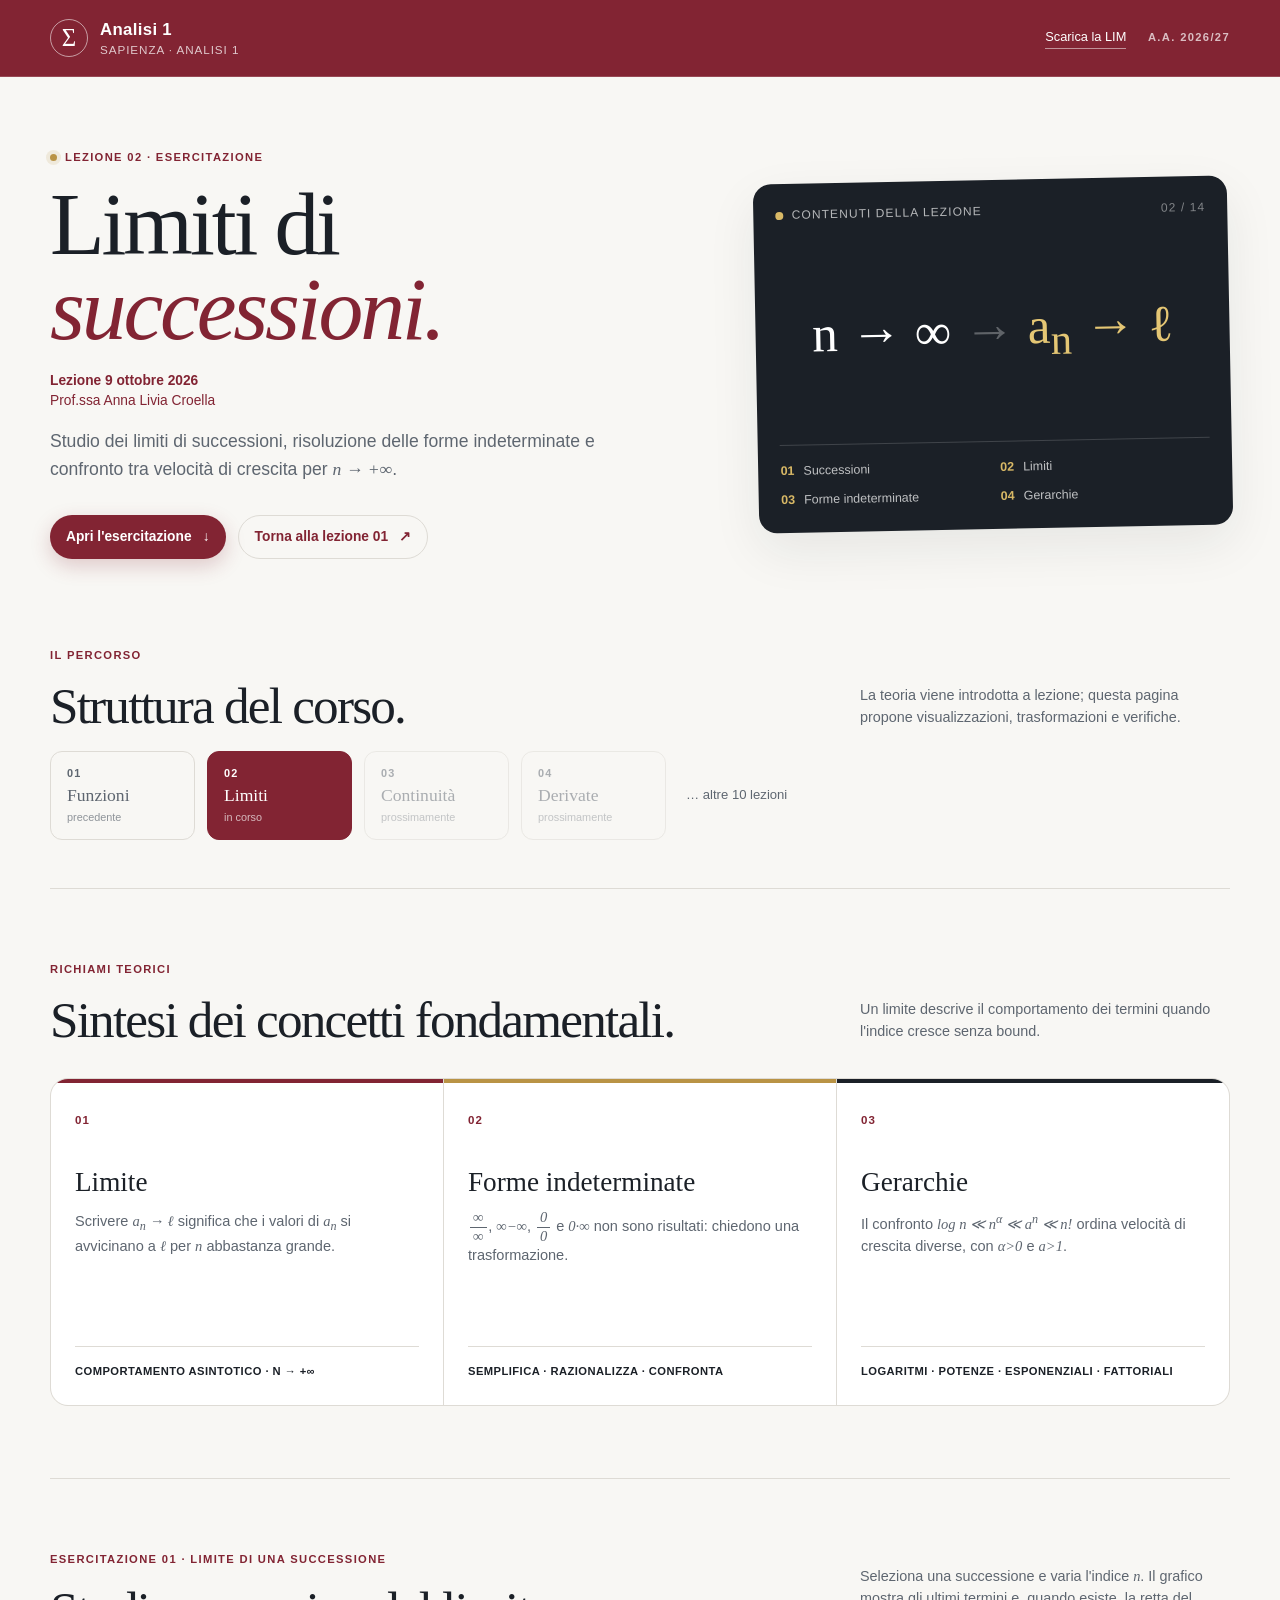
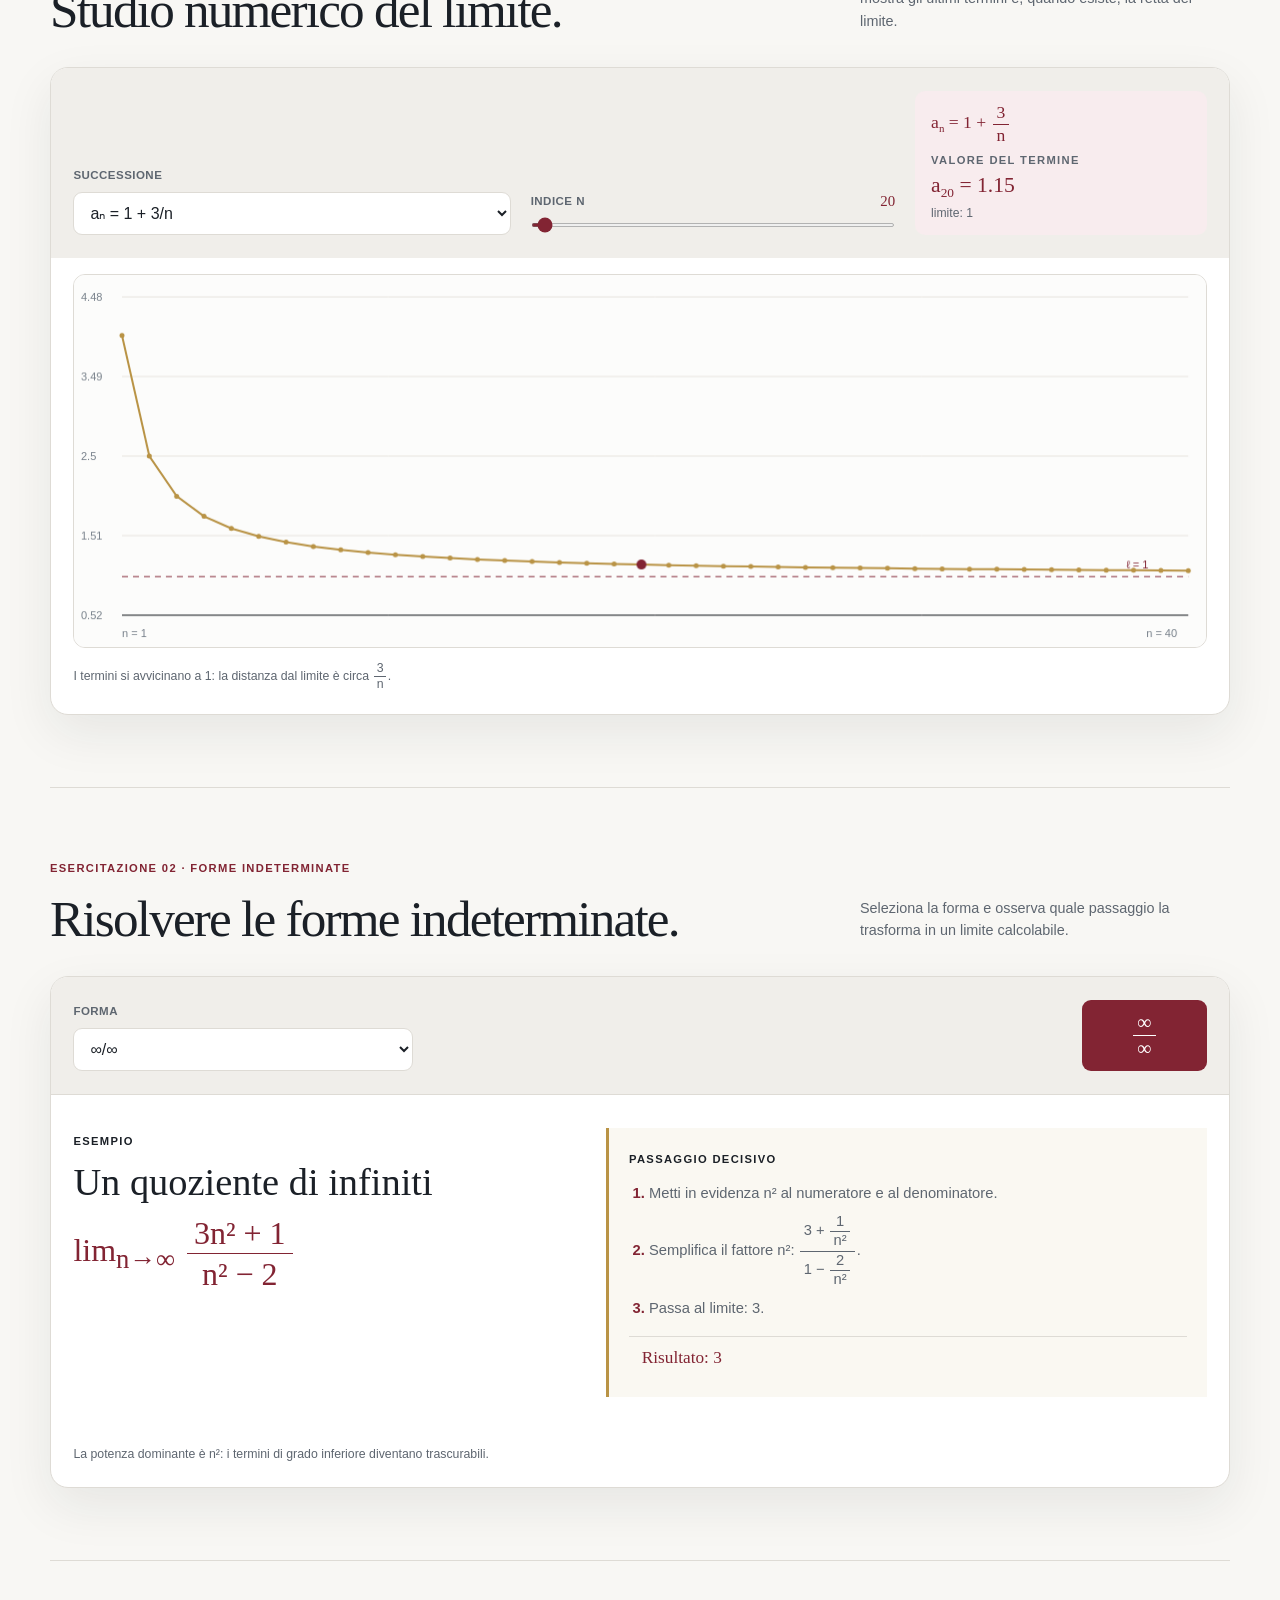
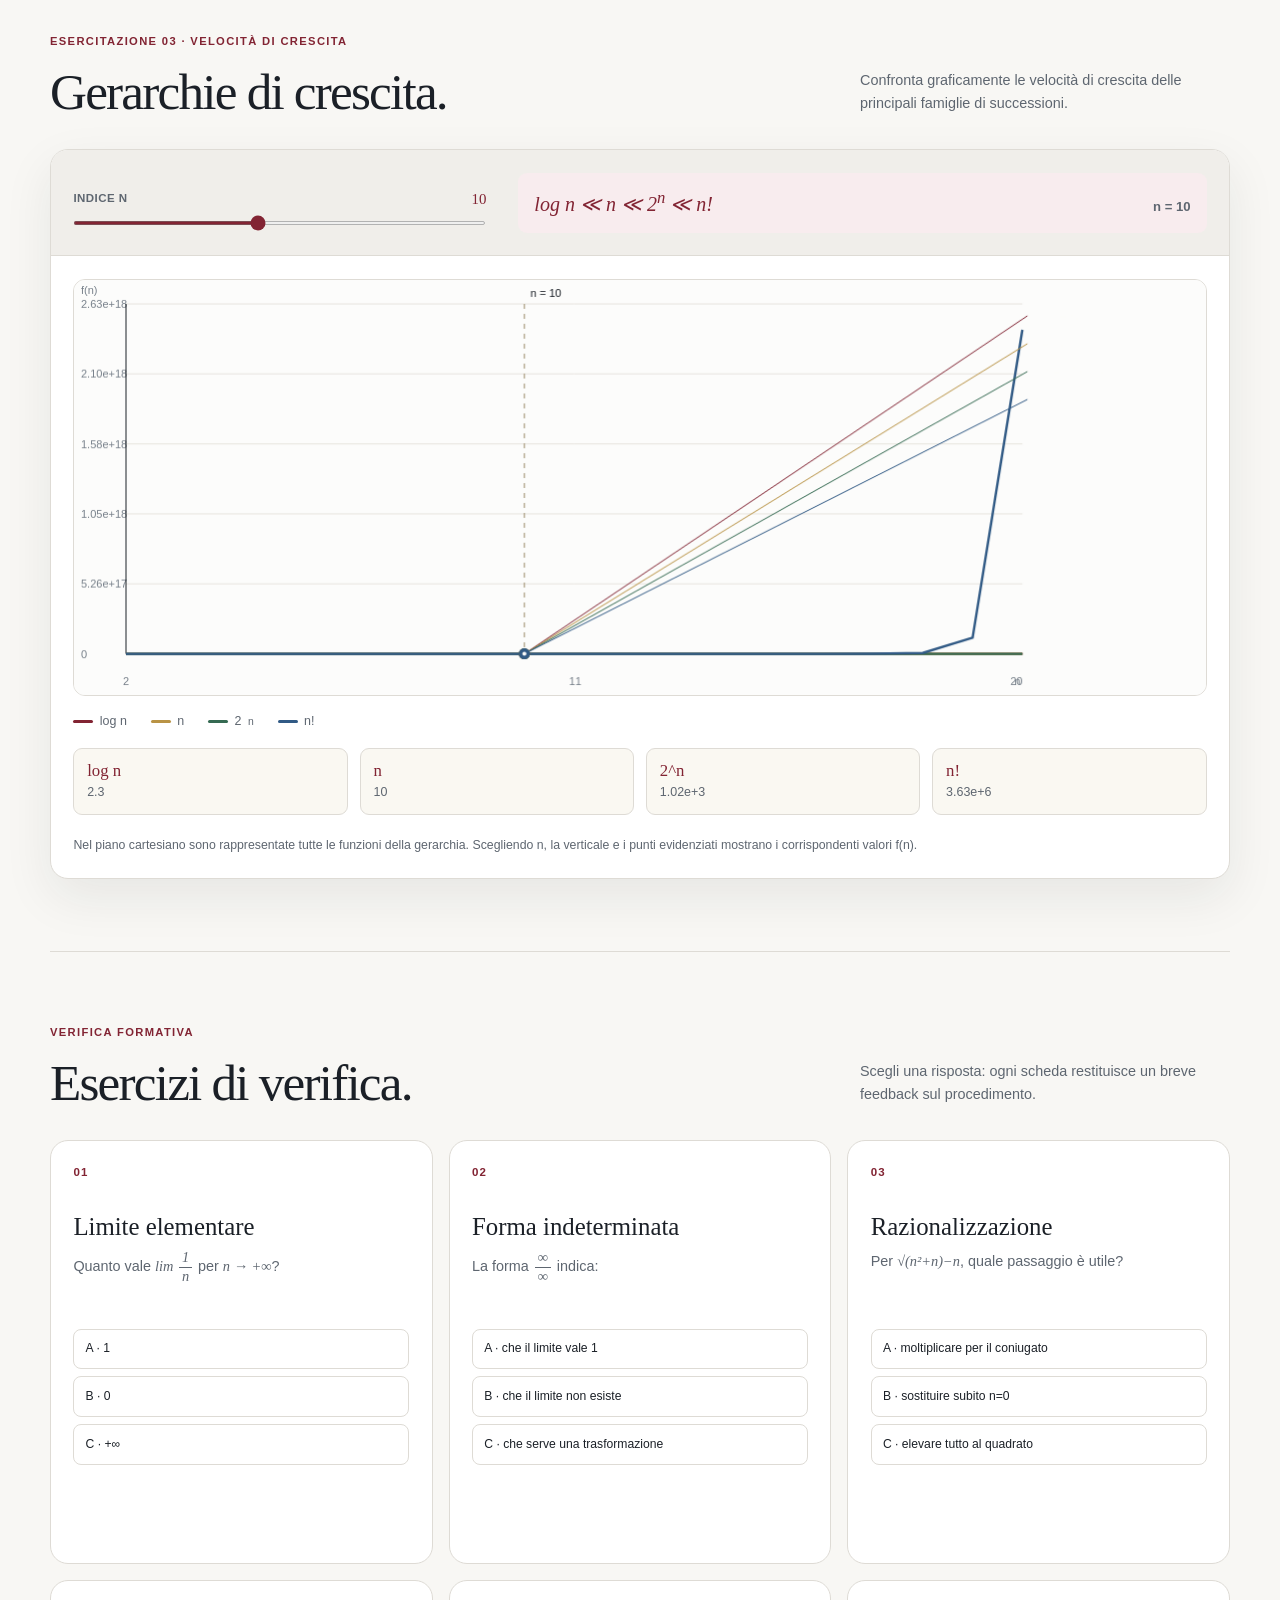
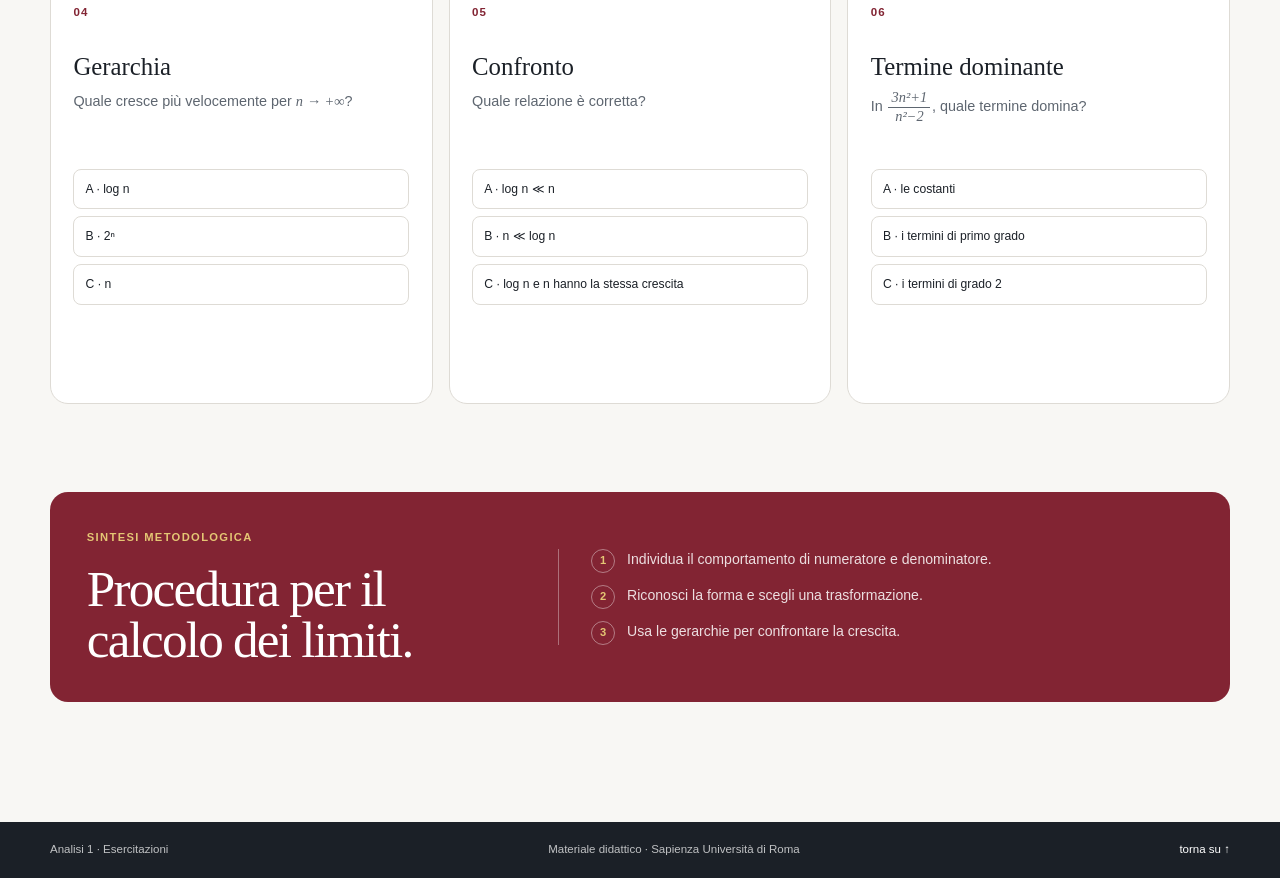
==== lezione-02/index.html @ 16494395 "Aggiorna la cache dello script della lezione" ====
<!doctype html>
<html lang="it">
  <head>
    <meta charset="utf-8" />
    <meta name="viewport" content="width=device-width, initial-scale=1" />
    <meta name="description" content="Analisi 1 — Lezione 02: limiti di successioni, forme indeterminate e gerarchie di infiniti." />
    <meta name="theme-color" content="#822433" />
    <title>Analisi 1 · Lezione 02</title>
    <link rel="stylesheet" href="../styles.css" />
    <link rel="stylesheet" href="styles.css" />
  </head>
  <body class="lesson-02-page">
    <a class="skip-link" href="#contenuto">Vai al contenuto</a>

    <header class="site-header">
      <div class="header-inner">
        <a class="brand" href="../" aria-label="Analisi 1, torna alla lezione 01">
          <span class="brand-mark" aria-hidden="true">Σ</span>
          <span>
            <strong>Analisi 1</strong>
            <small>Sapienza · Analisi 1</small>
          </span>
        </a>
        <div class="header-meta">
          <a class="book-link" href="../lim/Lezione%202.pdf" download>Scarica la LIM</a>
          <span class="eyebrow">A.A. 2026/27</span>
        </div>
      </div>
    </header>

    <main id="contenuto">
      <section class="hero section-shell" id="top">
        <div class="hero-copy">
          <p class="kicker"><span class="kicker-dot"></span> Lezione 02 · esercitazione</p>
          <h1>Limiti di<br /><em>successioni.</em></h1>
          <p class="lesson-meta"><strong>Lezione 9 ottobre 2026</strong><br />Prof.ssa Anna Livia Croella</p>
          <p class="hero-lede">Studio dei limiti di successioni, risoluzione delle forme indeterminate e confronto tra velocità di crescita per <span class="math">n → +∞</span>.</p>
          <div class="hero-actions">
            <a class="button button-primary" href="#successioni">Apri l'esercitazione <span aria-hidden="true">↓</span></a>
            <a class="button button-quiet" href="../">Torna alla lezione 01 <span aria-hidden="true">↗</span></a>
          </div>
        </div>
        <div class="hero-card" aria-label="Mappa dei contenuti della lezione">
          <div class="hero-card-top">
            <span class="status-dot"></span>
            <span>Contenuti della lezione</span>
            <span class="hero-card-number">02 / 14</span>
          </div>
          <div class="hero-equation" aria-hidden="true">
            <span>n → ∞</span>
            <span class="equation-arrow">→</span>
            <span>a<sub>n</sub> → ℓ</span>
          </div>
          <div class="topic-grid">
            <span><b>01</b> Successioni</span>
            <span><b>02</b> Limiti</span>
            <span><b>03</b> Forme indeterminate</span>
            <span><b>04</b> Gerarchie</span>
          </div>
        </div>
      </section>

      <section class="lesson-map section-shell" aria-labelledby="percorso-title">
        <div class="section-heading compact-heading">
          <div>
            <p class="kicker">Il percorso</p>
            <h2 id="percorso-title">Struttura del corso.</h2>
          </div>
          <p class="heading-note">La teoria viene introdotta a lezione; questa pagina propone visualizzazioni, trasformazioni e verifiche.</p>
        </div>
        <div class="lesson-rail" aria-label="Lezioni del corso">
          <a class="lesson-step" href="../"><span>01</span><strong>Funzioni</strong><small>precedente</small></a>
          <a class="lesson-step active" href="#successioni"><span>02</span><strong>Limiti</strong><small>in corso</small></a>
          <button class="lesson-step" type="button" disabled><span>03</span><strong>Continuità</strong><small>prossimamente</small></button>
          <button class="lesson-step" type="button" disabled><span>04</span><strong>Derivate</strong><small>prossimamente</small></button>
          <span class="lesson-more">… altre 10 lezioni</span>
        </div>
      </section>

      <section class="section-shell theory-grid" id="teoria" aria-labelledby="teoria-title">
        <div class="section-heading">
          <div>
            <p class="kicker">Richiami teorici</p>
          <h2 id="teoria-title">Sintesi dei concetti fondamentali.</h2>
          </div>
          <p class="heading-note">Un limite descrive il comportamento dei termini quando l'indice cresce senza bound.</p>
        </div>
        <div class="theory-cards">
          <article class="theory-card accent-red">
            <span class="card-index">01</span>
            <h3>Limite</h3>
            <p>Scrivere <span class="math">a<sub>n</sub> → ℓ</span> significa che i valori di <span class="math">a<sub>n</sub></span> si avvicinano a <span class="math">ℓ</span> per <span class="math">n</span> abbastanza grande.</p>
            <div class="card-tag">comportamento asintotico · n → +∞</div>
          </article>
          <article class="theory-card accent-gold">
            <span class="card-index">02</span>
            <h3>Forme indeterminate</h3>
            <p><span class="math"><span class="fraction"><span>∞</span><span>∞</span></span></span>, <span class="math">∞−∞</span>, <span class="math"><span class="fraction"><span>0</span><span>0</span></span></span> e <span class="math">0·∞</span> non sono risultati: chiedono una trasformazione.</p>
            <div class="card-tag">semplifica · razionalizza · confronta</div>
          </article>
          <article class="theory-card accent-ink">
            <span class="card-index">03</span>
            <h3>Gerarchie</h3>
            <p>Il confronto <span class="math">log n ≪ n<sup>α</sup> ≪ a<sup>n</sup> ≪ n!</span> ordina velocità di crescita diverse, con <span class="math">α&gt;0</span> e <span class="math">a&gt;1</span>.</p>
            <div class="card-tag">logaritmi · potenze · esponenziali · fattoriali</div>
          </article>
        </div>
      </section>

      <section class="section-shell lesson02-section" id="successioni" aria-labelledby="successioni-title">
        <div class="section-heading">
          <div>
            <p class="kicker">Esercitazione 01 · limite di una successione</p>
            <h2 id="successioni-title">Studio numerico del limite.</h2>
          </div>
          <p class="heading-note">Seleziona una successione e varia l'indice <span class="math">n</span>. Il grafico mostra gli ultimi termini e, quando esiste, la retta del limite.</p>
        </div>
        <div class="lesson02-card sequence-lab">
          <div class="lesson02-controls sequence-controls">
            <div class="control-block">
              <label for="sequence-select">Successione</label>
              <select id="sequence-select">
                <option value="inverse">aₙ = 1 + 3/n</option>
                <option value="ratio">aₙ = (2n + 1)/(n + 3)</option>
                <option value="radical">aₙ = √(n² + n) − n</option>
                <option value="oscillating">aₙ = (−1)ⁿ</option>
              </select>
            </div>
            <div class="control-block slider-block">
              <div class="label-row"><label for="sequence-n">Indice n</label><output id="sequence-n-value">20</output></div>
              <input id="sequence-n" type="range" min="2" max="1000" step="1" value="20" />
            </div>
            <div class="sequence-result">
              <span class="sequence-formula" id="sequence-formula">a<sub>n</sub> = 1 + <span class="fraction"><span>3</span><span>n</span></span></span>
              <span class="mini-label">Valore del termine</span>
              <strong id="sequence-value">a<sub>20</sub> = 1.15</strong>
              <small id="sequence-limit">limite: 1</small>
            </div>
          </div>
          <div class="sequence-canvas-wrap"><canvas id="sequence-canvas" aria-label="Grafico dei termini della successione e del suo limite"></canvas></div>
          <p class="interaction-note" id="sequence-note">I termini si avvicinano a 1: la distanza dal limite è circa <span class="fraction"><span>3</span><span>n</span></span>.</p>
        </div>
      </section>

      <section class="section-shell lesson02-section" id="forme" aria-labelledby="forme-title">
        <div class="section-heading">
          <div>
            <p class="kicker">Esercitazione 02 · forme indeterminate</p>
            <h2 id="forme-title">Risolvere le forme indeterminate.</h2>
          </div>
          <p class="heading-note">Seleziona la forma e osserva quale passaggio la trasforma in un limite calcolabile.</p>
        </div>
        <div class="lesson02-card indeterminate-lab">
          <div class="indeterminate-controls">
            <div class="control-block">
              <label for="form-select">Forma</label>
              <select id="form-select">
                <option value="infinity-over-infinity">∞/∞</option>
                <option value="infinity-minus-infinity">∞ − ∞</option>
                <option value="zero-over-zero">0/0</option>
                <option value="zero-times-infinity">0 · ∞</option>
              </select>
            </div>
            <div class="indeterminate-badge" id="form-badge"><span class="fraction"><span>∞</span><span>∞</span></span></div>
          </div>
          <div class="indeterminate-content">
            <div>
              <span class="mini-label">Esempio</span>
              <h3 id="form-title">Un quoziente di infiniti</h3>
              <p class="formula-large" id="form-expression">lim<sub>n→∞</sub> <span class="fraction"><span>3n² + 1</span><span>n² − 2</span></span></p>
            </div>
            <div class="steps-panel">
              <span class="mini-label">Passaggio decisivo</span>
              <ol id="form-steps"></ol>
              <div class="form-result" id="form-result">Risultato: 3</div>
            </div>
          </div>
          <p class="interaction-note" id="form-note">Dividere numeratore e denominatore per la potenza dominante di n rende visibili i termini che sopravvivono.</p>
        </div>
      </section>

      <section class="section-shell lesson02-section" id="gerarchie" aria-labelledby="gerarchie-title">
        <div class="section-heading">
          <div>
            <p class="kicker">Esercitazione 03 · velocità di crescita</p>
            <h2 id="gerarchie-title">Gerarchie di crescita.</h2>
          </div>
          <p class="heading-note">Confronta graficamente le velocità di crescita delle principali famiglie di successioni.</p>
        </div>
        <div class="lesson02-card hierarchy-lab">
          <div class="hierarchy-controls">
            <div class="control-block slider-block">
              <div class="label-row"><label for="hierarchy-n">Indice n</label><output id="hierarchy-n-value">10</output></div>
              <input id="hierarchy-n" type="range" min="2" max="20" step="1" value="10" />
            </div>
          <div class="hierarchy-formula"><span class="math">log n ≪ n ≪ 2<sup>n</sup> ≪ n!</span><strong>n = <span id="hierarchy-n-inline">10</span></strong></div>
          </div>
          <div class="hierarchy-chart-wrap"><canvas id="hierarchy-canvas" aria-label="Grafico cartesiano con le funzioni logaritmica, lineare, esponenziale e fattoriale"></canvas></div>
          <div class="hierarchy-legend" aria-label="Legenda del grafico">
            <span><i class="legend-swatch swatch-log"></i>log n</span>
            <span><i class="legend-swatch swatch-linear"></i>n</span>
            <span><i class="legend-swatch swatch-exp"></i>2<sup>n</sup></span>
            <span><i class="legend-swatch swatch-factorial"></i>n!</span>
          </div>
          <div class="hierarchy-rows" id="hierarchy-rows" aria-live="polite"></div>
          <p class="interaction-note">Nel piano cartesiano sono rappresentate tutte le funzioni della gerarchia. Scegliendo n, la verticale e i punti evidenziati mostrano i corrispondenti valori f(n).</p>
        </div>
      </section>

      <section class="section-shell quiz-section" id="verifica" aria-labelledby="verifica-title">
        <div class="section-heading">
          <div>
            <p class="kicker">Verifica formativa</p>
            <h2 id="verifica-title">Esercizi di verifica.</h2>
          </div>
          <p class="heading-note">Scegli una risposta: ogni scheda restituisce un breve feedback sul procedimento.</p>
        </div>
        <div class="quiz-grid">
          <article class="quiz-card" data-answer="b">
            <span class="quiz-number">01</span>
            <h3>Limite elementare</h3>
            <p>Quanto vale <span class="math">lim <span class="fraction"><span>1</span><span>n</span></span></span> per <span class="math">n → +∞</span>?</p>
            <div class="quiz-options"><button type="button" data-choice="a">A · 1</button><button type="button" data-choice="b">B · 0</button><button type="button" data-choice="c">C · +∞</button></div>
            <p class="quiz-feedback" aria-live="polite"></p>
          </article>
          <article class="quiz-card" data-answer="c">
            <span class="quiz-number">02</span>
            <h3>Forma indeterminata</h3>
            <p>La forma <span class="math"><span class="fraction"><span>∞</span><span>∞</span></span></span> indica:</p>
            <div class="quiz-options"><button type="button" data-choice="a">A · che il limite vale 1</button><button type="button" data-choice="b">B · che il limite non esiste</button><button type="button" data-choice="c">C · che serve una trasformazione</button></div>
            <p class="quiz-feedback" aria-live="polite"></p>
          </article>
          <article class="quiz-card" data-answer="a">
            <span class="quiz-number">03</span>
            <h3>Razionalizzazione</h3>
            <p>Per <span class="math">√(n²+n)−n</span>, quale passaggio è utile?</p>
            <div class="quiz-options"><button type="button" data-choice="a">A · moltiplicare per il coniugato</button><button type="button" data-choice="b">B · sostituire subito n=0</button><button type="button" data-choice="c">C · elevare tutto al quadrato</button></div>
            <p class="quiz-feedback" aria-live="polite"></p>
          </article>
          <article class="quiz-card" data-answer="b">
            <span class="quiz-number">04</span>
            <h3>Gerarchia</h3>
            <p>Quale cresce più velocemente per <span class="math">n → +∞</span>?</p>
            <div class="quiz-options"><button type="button" data-choice="a">A · log n</button><button type="button" data-choice="b">B · 2ⁿ</button><button type="button" data-choice="c">C · n</button></div>
            <p class="quiz-feedback" aria-live="polite"></p>
          </article>
          <article class="quiz-card" data-answer="a">
            <span class="quiz-number">05</span>
            <h3>Confronto</h3>
            <p>Quale relazione è corretta?</p>
            <div class="quiz-options"><button type="button" data-choice="a">A · log n ≪ n</button><button type="button" data-choice="b">B · n ≪ log n</button><button type="button" data-choice="c">C · log n e n hanno la stessa crescita</button></div>
            <p class="quiz-feedback" aria-live="polite"></p>
          </article>
          <article class="quiz-card" data-answer="c">
            <span class="quiz-number">06</span>
            <h3>Termine dominante</h3>
            <p>In <span class="math"><span class="fraction"><span>3n²+1</span><span>n²−2</span></span></span>, quale termine domina?</p>
            <div class="quiz-options"><button type="button" data-choice="a">A · le costanti</button><button type="button" data-choice="b">B · i termini di primo grado</button><button type="button" data-choice="c">C · i termini di grado 2</button></div>
            <p class="quiz-feedback" aria-live="polite"></p>
          </article>
        </div>
      </section>

      <section class="section-shell closing-section" aria-labelledby="chiusura-title">
        <div class="closing-card">
          <div>
            <p class="kicker">Sintesi metodologica</p>
            <h2 id="chiusura-title">Procedura per il calcolo dei limiti.</h2>
          </div>
          <div class="closing-list">
            <span><b>1</b> Individua il comportamento di numeratore e denominatore.</span>
            <span><b>2</b> Riconosci la forma e scegli una trasformazione.</span>
            <span><b>3</b> Usa le gerarchie per confrontare la crescita.</span>
          </div>
        </div>
      </section>
    </main>

    <footer class="site-footer">
      <div class="footer-inner">
        <span>Analisi 1 · Esercitazioni</span>
        <span>Materiale didattico · Sapienza Università di Roma</span>
        <a href="#top">torna su ↑</a>
      </div>
    </footer>

    <script src="app.js?v=linear"></script>
  </body>
</html>
---- styles.css ----
:root {
  --sapienza-red: #822433;
  --sapienza-red-dark: #5f1825;
  --sapienza-red-pale: #f8ecee;
  --sapienza-gold: #b99345;
  --ink: #1b2027;
  --ink-soft: #5e6670;
  --paper: #f8f7f4;
  --card: #ffffff;
  --line: #dedbd5;
  --shadow: 0 18px 50px rgba(27, 32, 39, 0.08);
  --radius: 18px;
  --serif: Georgia, 'Times New Roman', serif;
  --sans: Inter, ui-sans-serif, -apple-system, BlinkMacSystemFont, 'Segoe UI', sans-serif;
}

* { box-sizing: border-box; }
html { scroll-behavior: smooth; }
body {
  margin: 0;
  color: var(--ink);
  background: var(--paper);
  font-family: var(--sans);
  line-height: 1.55;
}
button, input, select { font: inherit; }
button, a { -webkit-tap-highlight-color: transparent; }
a { color: inherit; }
.skip-link {
  position: fixed; left: 1rem; top: -3rem; z-index: 20;
  padding: .6rem .9rem; color: white; background: var(--sapienza-red);
  border-radius: 0 0 8px 8px; transition: top .2s;
}
.skip-link:focus { top: 0; }

.site-header {
  border-bottom: 1px solid rgba(255,255,255,.17);
  color: white; background: var(--sapienza-red);
}
.header-inner, .section-shell, .footer-inner {
  width: min(1180px, calc(100% - 48px));
  margin: 0 auto;
}
.header-inner { min-height: 76px; display: flex; align-items: center; justify-content: space-between; gap: 1rem; }
.brand { display: inline-flex; align-items: center; gap: .75rem; color: white; text-decoration: none; }
.brand-mark { display: grid; place-items: center; width: 38px; height: 38px; border: 1px solid rgba(255,255,255,.55); border-radius: 50%; font: 1.55rem var(--serif); }
.brand strong, .brand small { display: block; line-height: 1.15; }
.brand strong { font-size: 1.05rem; letter-spacing: .02em; }
.brand small { margin-top: .25rem; color: rgba(255,255,255,.75); font-size: .73rem; letter-spacing: .08em; text-transform: uppercase; }
.header-meta { display: flex; align-items: center; gap: 1.35rem; font-size: .8rem; }
.eyebrow, .kicker, .mini-label { letter-spacing: .12em; text-transform: uppercase; font-size: .7rem; font-weight: 800; }
.eyebrow { color: rgba(255,255,255,.7); }
.book-link { color: white; text-decoration: none; border-bottom: 1px solid rgba(255,255,255,.5); padding-bottom: 2px; }

.hero { display: grid; grid-template-columns: minmax(0, 1.14fr) minmax(320px, .86fr); align-items: center; gap: clamp(2rem, 6vw, 7rem); padding-top: clamp(4.5rem, 9vw, 8.5rem); padding-bottom: clamp(4rem, 8vw, 7.5rem); }
.kicker { display: flex; align-items: center; gap: .5rem; color: var(--sapienza-red); margin: 0 0 1rem; }
.kicker-dot { width: 7px; height: 7px; border-radius: 50%; background: var(--sapienza-gold); box-shadow: 0 0 0 4px rgba(185,147,69,.14); }
h1, h2, h3, p { margin-top: 0; }
h1, h2 { font-family: var(--serif); font-weight: 400; letter-spacing: -.035em; }
h1 { max-width: 700px; margin-bottom: 1.25rem; font-size: clamp(3.2rem, 7vw, 6.8rem); line-height: .94; }
h1 em { color: var(--sapienza-red); font-style: italic; }
.hero-lede { max-width: 620px; margin-bottom: 2rem; color: var(--ink-soft); font-size: 1.1rem; }
.lesson-meta { margin: 0 0 1.1rem; color: var(--sapienza-red); font-size: .86rem; line-height: 1.45; }
.lesson-meta strong { font-weight: 800; }
.hero-actions { display: flex; flex-wrap: wrap; gap: .75rem; }
.button { display: inline-flex; align-items: center; gap: .7rem; min-height: 44px; padding: .65rem 1rem; border-radius: 999px; text-decoration: none; font-size: .86rem; font-weight: 800; }
.button-primary { color: white; background: var(--sapienza-red); box-shadow: 0 7px 20px rgba(130,36,51,.22); }
.button-quiet { color: var(--sapienza-red); border: 1px solid var(--line); background: transparent; }
.button:hover, .button:focus-visible { transform: translateY(-1px); }
.hero-card { padding: 1.4rem; color: white; border-radius: var(--radius); background: var(--ink); box-shadow: var(--shadow); transform: rotate(1.2deg); }
.hero-card-top { display: flex; align-items: center; gap: .5rem; color: rgba(255,255,255,.68); font-size: .75rem; letter-spacing: .09em; text-transform: uppercase; }
.status-dot { width: 8px; height: 8px; border-radius: 50%; background: #d9b966; }
.hero-card-number { margin-left: auto; color: rgba(255,255,255,.45); }
.hero-equation { min-height: 220px; display: flex; align-items: center; justify-content: center; gap: .8rem; padding: 2rem 1rem; font: clamp(1.8rem, 4vw, 3.8rem) var(--serif); }
.hero-equation span:last-child { color: #e4c674; }
.equation-arrow { color: rgba(255,255,255,.3); font-family: var(--sans); }
.topic-grid { display: grid; grid-template-columns: 1fr 1fr; gap: .6rem; padding-top: 1rem; border-top: 1px solid rgba(255,255,255,.16); color: rgba(255,255,255,.72); font-size: .78rem; }
.topic-grid b { margin-right: .35rem; color: #d9b966; font-weight: 600; }

.section-shell { padding-top: 4.5rem; padding-bottom: 4.5rem; }
.lesson-map { padding-top: 1rem; padding-bottom: 2.5rem; }
.section-heading { display: flex; align-items: end; justify-content: space-between; gap: 2rem; margin-bottom: 2rem; }
.compact-heading { margin-bottom: 1.2rem; }
h2 { margin-bottom: 0; font-size: clamp(2.2rem, 4vw, 4rem); line-height: 1; }
.heading-note { max-width: 370px; margin-bottom: .2rem; color: var(--ink-soft); font-size: .9rem; }
.math { font-family: var(--serif); font-style: italic; }
.lesson-rail { display: flex; align-items: center; gap: .75rem; overflow-x: auto; padding-bottom: .5rem; }
.lesson-step { min-width: 145px; padding: .85rem 1rem; text-align: left; border: 1px solid var(--line); border-radius: 12px; color: var(--ink-soft); background: transparent; cursor: pointer; text-decoration: none; }
.lesson-step:not(:disabled):hover { border-color: var(--sapienza-red); }
.lesson-step.active { color: white; border-color: var(--sapienza-red); background: var(--sapienza-red); }
.lesson-step:disabled { cursor: not-allowed; opacity: .5; }
.lesson-step span, .lesson-step strong, .lesson-step small { display: block; }
.lesson-step span { margin-bottom: .2rem; font-size: .68rem; font-weight: 800; letter-spacing: .1em; }
.lesson-step strong { font: 1.1rem var(--serif); }
.lesson-step small { margin-top: .15rem; font-size: .68rem; opacity: .68; }
.lesson-more { padding-left: .5rem; color: var(--ink-soft); white-space: nowrap; font-size: .82rem; }

.theory-grid { border-top: 1px solid var(--line); }
.theory-cards { display: grid; grid-template-columns: repeat(3, 1fr); gap: 1px; overflow: hidden; border: 1px solid var(--line); border-radius: var(--radius); background: var(--line); }
.theory-card { min-height: 290px; padding: 1.5rem; background: var(--card); border-top: 4px solid transparent; }
.theory-card.accent-red { border-top-color: var(--sapienza-red); }
.theory-card.accent-gold { border-top-color: var(--sapienza-gold); }
.theory-card.accent-ink { border-top-color: var(--ink); }
.theory-card.accent-red-soft { border-top-color: #cb7180; }
.card-index, .quiz-number { color: var(--sapienza-red); font-size: .72rem; font-weight: 800; letter-spacing: .1em; }
.theory-card h3 { margin: 2.2rem 0 .75rem; font: 1.7rem var(--serif); }
.theory-card p { min-height: 106px; color: var(--ink-soft); font-size: .91rem; }
.card-tag { padding-top: 1rem; border-top: 1px solid var(--line); color: var(--ink); font-size: .7rem; font-weight: 800; letter-spacing: .04em; text-transform: uppercase; }

.lab-section, .split-labs, .number-lab-section, .quiz-section { border-top: 1px solid var(--line); }
.lab-card { overflow: hidden; border: 1px solid var(--line); border-radius: var(--radius); background: var(--card); box-shadow: var(--shadow); }
.graph-lab { display: grid; grid-template-columns: 280px minmax(0, 1fr); min-height: 600px; }
.lab-controls { display: flex; flex-direction: column; gap: 1.1rem; padding: 1.4rem; border-right: 1px solid var(--line); background: #f0eeea; }
.control-block label, .label-row label { display: block; color: var(--ink-soft); font-size: .72rem; font-weight: 800; letter-spacing: .04em; text-transform: uppercase; }
select, input[type="number"] { width: 100%; margin-top: .45rem; padding: .7rem .75rem; color: var(--ink); border: 1px solid var(--line); border-radius: 9px; outline: 0; background: white; }
select:focus, input[type="number"]:focus { border-color: var(--sapienza-red); box-shadow: 0 0 0 3px rgba(130,36,51,.12); }
.label-row { display: flex; justify-content: space-between; align-items: center; gap: .5rem; }
output { color: var(--sapienza-red); font: .93rem var(--serif); }
input[type="range"] { width: 100%; height: 4px; margin: .8rem 0 0; accent-color: var(--sapienza-red); cursor: pointer; }
.reset-button { margin-top: auto; padding: .65rem .8rem; color: var(--sapienza-red); border: 1px solid rgba(130,36,51,.27); border-radius: 9px; background: transparent; font-size: .78rem; font-weight: 800; cursor: pointer; }
.reset-button:hover { background: var(--sapienza-red-pale); }
.graph-panel { min-width: 0; display: flex; flex-direction: column; padding: 1.2rem; }
.graph-toolbar { display: flex; align-items: center; flex-wrap: wrap; gap: 1rem; min-height: 36px; font-size: .76rem; }
.legend-item { display: inline-flex; align-items: center; gap: .4rem; color: var(--ink-soft); }
.legend-line { display: inline-block; width: 22px; border-top: 2px solid; }
.base-line { border-color: #a9aeb4; border-top-style: dashed; }
.transformed-line { border-color: var(--sapienza-red); }
.formula-display { margin-left: auto; color: var(--sapienza-red); font: 1.03rem var(--serif); }
.canvas-wrap { position: relative; flex: 1; min-height: 480px; margin-top: .7rem; border: 1px solid var(--line); border-radius: 12px; background: #fcfcfb; }
canvas { display: block; width: 100%; height: 100%; }
.canvas-readout { position: absolute; right: .7rem; top: .7rem; padding: .35rem .55rem; color: var(--ink-soft); border: 1px solid var(--line); border-radius: 6px; background: rgba(255,255,255,.88); font: .72rem var(--serif); pointer-events: none; }
.interaction-note { margin: .9rem 0 0; color: var(--ink-soft); font-size: .77rem; }

.sign-section, .periodic-section { border-top: 1px solid var(--line); }
.sign-lab, .periodic-lab { padding: 1.4rem; }
.sign-controls, .periodic-controls { display: grid; grid-template-columns: 1fr 1fr 1.35fr; align-items: end; gap: 1.4rem; padding-bottom: 1.4rem; border-bottom: 1px solid var(--line); }
.sign-equation, .periodic-equation { padding: .8rem 1rem; border-radius: 9px; background: var(--sapienza-red-pale); }
.sign-equation span, .sign-equation strong, .periodic-equation span, .periodic-equation strong { display: block; }
.sign-equation span, .periodic-equation span { color: var(--ink-soft); font-size: .8rem; }
.sign-equation strong, .periodic-equation strong { margin-top: .25rem; color: var(--sapienza-red); font: 1.15rem var(--serif); font-weight: 400; }
.sign-canvas-wrap, .periodic-canvas-wrap { height: 330px; padding-top: 1rem; }


.number-lab-section { padding-bottom: 4rem; }
.number-lab { padding: 1.4rem; }
.number-controls { display: grid; grid-template-columns: 1fr 1fr 1.35fr; align-items: end; gap: 1.4rem; padding-bottom: 1.4rem; border-bottom: 1px solid var(--line); }
.number-equation { padding: .8rem 1rem; border-radius: 9px; background: var(--sapienza-red-pale); }
.number-equation span, .number-equation strong { display: block; }
.number-equation span { color: var(--ink-soft); font-size: .8rem; }
.number-equation strong { margin-top: .25rem; color: var(--sapienza-red); font: 1.4rem var(--serif); font-weight: 400; }
.number-line-wrap { height: 205px; padding-top: 1rem; }
.number-facts { display: flex; flex-wrap: wrap; gap: 1.5rem; padding-top: 1rem; border-top: 1px solid var(--line); color: var(--ink-soft); font-size: .78rem; }
.number-facts span { display: inline-flex; align-items: center; gap: .4rem; }
.fact-dot { width: 7px; height: 7px; border-radius: 50%; }
.dot-red { background: var(--sapienza-red); }.dot-gold { background: var(--sapienza-gold); }.dot-ink { background: var(--ink); }
.number-facts b { color: var(--ink); }

.quiz-grid { display: grid; grid-template-columns: repeat(3, 1fr); gap: 1rem; }
.quiz-card { display: flex; flex-direction: column; min-height: 330px; padding: 1.4rem; border: 1px solid var(--line); border-radius: var(--radius); background: var(--card); }
.quiz-card h3 { margin: 2rem 0 .55rem; font: 1.55rem var(--serif); }
.quiz-card > p { min-height: 64px; color: var(--ink-soft); font-size: .9rem; }
.quiz-options { display: grid; gap: .45rem; margin-top: auto; }
.quiz-options button { padding: .62rem .7rem; text-align: left; color: var(--ink); border: 1px solid var(--line); border-radius: 8px; background: transparent; font-size: .76rem; cursor: pointer; }
.quiz-options button:hover { border-color: var(--sapienza-red); }
.quiz-options button.selected { color: white; border-color: var(--sapienza-red); background: var(--sapienza-red); }
.quiz-options button.wrong { border-color: #c18a8f; background: #f8ecee; }
.quiz-feedback { min-height: 24px; margin: .75rem 0 0; color: var(--sapienza-red); font-size: .75rem; }
.quiz-feedback.correct { color: #356a52; }

.resource-section { padding-top: 1.5rem; }
.resource-card { display: flex; align-items: center; justify-content: space-between; gap: 2rem; padding: 1.6rem 1.8rem; border: 1px solid var(--line); border-radius: var(--radius); background: var(--card); }
.resource-card .kicker { margin-bottom: .7rem; }
.resource-card h2 { margin-bottom: .5rem; font-size: clamp(1.8rem, 3vw, 2.6rem); }
.resource-card p:not(.kicker) { margin-bottom: 0; color: var(--ink-soft); font-size: .88rem; }
.closing-section { padding-top: 1rem; }
.closing-card { display: grid; grid-template-columns: .8fr 1.2fr; align-items: center; gap: 3rem; padding: 2.3rem; color: white; border-radius: var(--radius); background: var(--sapienza-red); }
.closing-card .kicker { color: #e4c674; }.closing-card h2 { font-size: clamp(2rem, 4vw, 3.4rem); }
.closing-list { display: grid; gap: .75rem; padding-left: 2rem; border-left: 1px solid rgba(255,255,255,.35); }
.closing-list span { color: rgba(255,255,255,.85); font-size: .88rem; }.closing-list b { display: inline-grid; place-items: center; width: 24px; height: 24px; margin-right: .5rem; border: 1px solid rgba(255,255,255,.4); border-radius: 50%; color: #e4c674; font-size: .7rem; }
.site-footer { margin-top: 3rem; color: rgba(255,255,255,.72); background: var(--ink); }
.footer-inner { display: flex; justify-content: space-between; gap: 1rem; padding-top: 1.2rem; padding-bottom: 1.2rem; font-size: .72rem; }.footer-inner a { color: white; text-decoration: none; }

@media (max-width: 880px) {
  .hero { grid-template-columns: 1fr; }.hero-card { max-width: 520px; transform: none; }
  .theory-cards { grid-template-columns: 1fr 1fr; }.theory-card { min-height: 260px; }.theory-card p { min-height: auto; }
  .graph-lab { grid-template-columns: 1fr; }.lab-controls { display: grid; grid-template-columns: 1fr 1fr; border-right: 0; border-bottom: 1px solid var(--line); }.reset-button { margin-top: 0; }
  .quiz-grid { grid-template-columns: 1fr; }.quiz-card { min-height: auto; }.quiz-card > p { min-height: auto; }.quiz-options { margin-top: .8rem; }
  .closing-card { grid-template-columns: 1fr; gap: 1.5rem; }.closing-list { padding-top: 1.5rem; padding-left: 0; border-top: 1px solid rgba(255,255,255,.35); border-left: 0; }
}
@media (max-width: 620px) {
  .header-inner, .section-shell, .footer-inner { width: min(100% - 30px, 1180px); }.header-inner { min-height: 68px; }.header-meta { gap: .7rem; }.eyebrow { display: none; }
  .hero { padding-top: 3.5rem; }.hero-lede { font-size: 1rem; }.hero-equation { min-height: 155px; }.topic-grid { font-size: .72rem; }
  .section-shell { padding-top: 3.5rem; padding-bottom: 3.5rem; }.section-heading { display: block; }.heading-note { margin-top: 1rem; }.theory-cards { grid-template-columns: 1fr; }.theory-card { min-height: 0; }
  .lab-controls, .number-controls, .sign-controls, .periodic-controls { grid-template-columns: 1fr; }.canvas-wrap { min-height: 360px; }.sign-canvas-wrap, .periodic-canvas-wrap { height: 280px; }
  .number-line-wrap { height: 165px; }.resource-card { display: block; }.resource-card .button { margin-top: 1rem; }.footer-inner { flex-direction: column; }
}
---- lezione-02/styles.css ----
.lesson-02-page .hero-card { transform: rotate(-1.1deg); }
.lesson-02-page .hero-card .hero-equation span:last-child { color: #e4c674; }
.lesson-02-page .theory-card p { min-height: 122px; }
.lesson02-section { border-top: 1px solid var(--line); }
.lesson02-card { overflow: hidden; border: 1px solid var(--line); border-radius: var(--radius); background: var(--card); box-shadow: var(--shadow); }
.fraction { display: inline-flex; flex-direction: column; vertical-align: middle; margin: 0 .12em; line-height: 1.08; text-align: center; }
.fraction > span:first-child { padding: 0 .22em .08em; border-bottom: 1px solid currentColor; }
.fraction > span:last-child { padding: .08em .22em 0; }
.lesson02-controls { display: grid; align-items: end; gap: 1.25rem; padding: 1.4rem; background: #f0eeea; }
.sequence-controls { grid-template-columns: minmax(210px, 1.2fr) minmax(180px, 1fr) minmax(180px, .8fr); }
.sequence-result { min-height: 74px; padding: .8rem 1rem; border-radius: 10px; background: var(--sapienza-red-pale); }
.sequence-result .mini-label { display: block; margin-top: .45rem; color: var(--ink-soft); }
.sequence-formula { display: block; color: var(--sapienza-red); font: 1.1rem var(--serif); }
.sequence-result strong, .sequence-result small { display: block; }
.sequence-result strong { margin-top: .2rem; color: var(--sapienza-red); font: 1.35rem var(--serif); font-weight: 400; }
.sequence-result sub { font-size: .62em; }
.sequence-result small { margin-top: .15rem; color: var(--ink-soft); font-size: .76rem; }
.sequence-canvas-wrap { height: 390px; padding: 1rem 1.4rem 0; }
.sequence-canvas-wrap canvas { width: 100%; height: 100%; border: 1px solid var(--line); border-radius: 12px; background: #fcfcfb; }
.lesson02-card > .interaction-note { padding: 0 1.4rem 1.4rem; }

.indeterminate-controls { display: flex; align-items: end; justify-content: space-between; gap: 1rem; padding: 1.4rem; border-bottom: 1px solid var(--line); background: #f0eeea; }
.indeterminate-controls .control-block { width: min(100%, 340px); }
.indeterminate-badge { min-width: 125px; padding: .75rem 1rem; color: white; border-radius: 9px; background: var(--sapienza-red); font: 1.25rem var(--serif); text-align: center; }
.indeterminate-content { display: grid; grid-template-columns: 1fr 1.2fr; gap: 2rem; padding: 2.1rem 1.4rem; }
.indeterminate-content h3 { margin: .45rem 0 .75rem; font: clamp(1.7rem, 3vw, 2.6rem) var(--serif); font-weight: 400; }
.formula-large { margin: 0; color: var(--sapienza-red); font: clamp(1.25rem, 2.5vw, 2rem) var(--serif); }
.steps-panel { padding: 1.1rem 1.25rem; border-left: 3px solid var(--sapienza-gold); background: #faf8f2; }
.steps-panel ol { display: grid; gap: .6rem; margin: .7rem 0 1rem; padding-left: 1.25rem; color: var(--ink-soft); font-size: .92rem; }
.steps-panel li::marker { color: var(--sapienza-red); font-weight: 800; }
.form-result { padding: .7rem .8rem; color: var(--sapienza-red); border-top: 1px solid var(--line); font: 1.08rem var(--serif); }

.hierarchy-controls { display: grid; grid-template-columns: minmax(240px, .75fr) 1.25fr; align-items: end; gap: 2rem; padding: 1.4rem; border-bottom: 1px solid var(--line); background: #f0eeea; }
.hierarchy-formula { display: flex; align-items: baseline; justify-content: space-between; gap: 1rem; padding: .8rem 1rem; border-radius: 9px; background: var(--sapienza-red-pale); }
.hierarchy-formula .math { color: var(--sapienza-red); font-size: 1.25rem; }
.hierarchy-formula strong { color: var(--ink-soft); font-size: .82rem; font-weight: 600; }
.hierarchy-chart-wrap { height: 440px; padding: 1.4rem 1.4rem 0; }
.hierarchy-chart-wrap canvas { display: block; width: 100%; height: 100%; border: 1px solid var(--line); border-radius: 12px; background: #fcfcfb; }
.hierarchy-legend { display: flex; flex-wrap: wrap; gap: 1rem 1.5rem; padding: 1rem 1.4rem 0; color: var(--ink-soft); font-size: .78rem; }
.hierarchy-legend span { display: inline-flex; align-items: center; gap: .4rem; }
.legend-swatch { display: inline-block; width: 20px; height: 3px; border-radius: 99px; }
.swatch-log { background: #822433; }
.swatch-linear { background: #b99345; }
.swatch-exp { background: #356a52; }
.swatch-factorial { background: #315a85; }
.hierarchy-rows { display: grid; grid-template-columns: repeat(4, 1fr); gap: .75rem; padding: 1rem 1.4rem .4rem; }
.hierarchy-row { display: flex; flex-direction: column; gap: .15rem; padding: .75rem .8rem; border: 1px solid var(--line); border-radius: 9px; background: #faf8f2; }
.hierarchy-label { color: var(--sapienza-red); font: 1.05rem var(--serif); }
.hierarchy-value { color: var(--ink-soft); font-size: .78rem; }

@media (max-width: 880px) {
  .sequence-controls, .hierarchy-controls { grid-template-columns: 1fr 1fr; }
  .sequence-result { grid-column: 1 / -1; }
  .indeterminate-content { grid-template-columns: 1fr; }
}
@media (max-width: 620px) {
  .sequence-controls, .hierarchy-controls { grid-template-columns: 1fr; }
  .sequence-result { grid-column: auto; }
  .indeterminate-controls { display: block; }
  .indeterminate-controls .control-block { width: 100%; }
  .indeterminate-badge { margin-top: 1rem; }
  .sequence-canvas-wrap { height: 290px; padding-right: .8rem; padding-left: .8rem; }
  .hierarchy-chart-wrap { height: 340px; padding-right: .8rem; padding-left: .8rem; }
  .hierarchy-legend { padding-right: .8rem; padding-left: .8rem; }
  .lesson02-card > .interaction-note { padding-right: .8rem; padding-left: .8rem; }
  .indeterminate-content { padding: 1.5rem .8rem; }
  .hierarchy-rows { grid-template-columns: 1fr 1fr; padding-right: .8rem; padding-left: .8rem; }
}
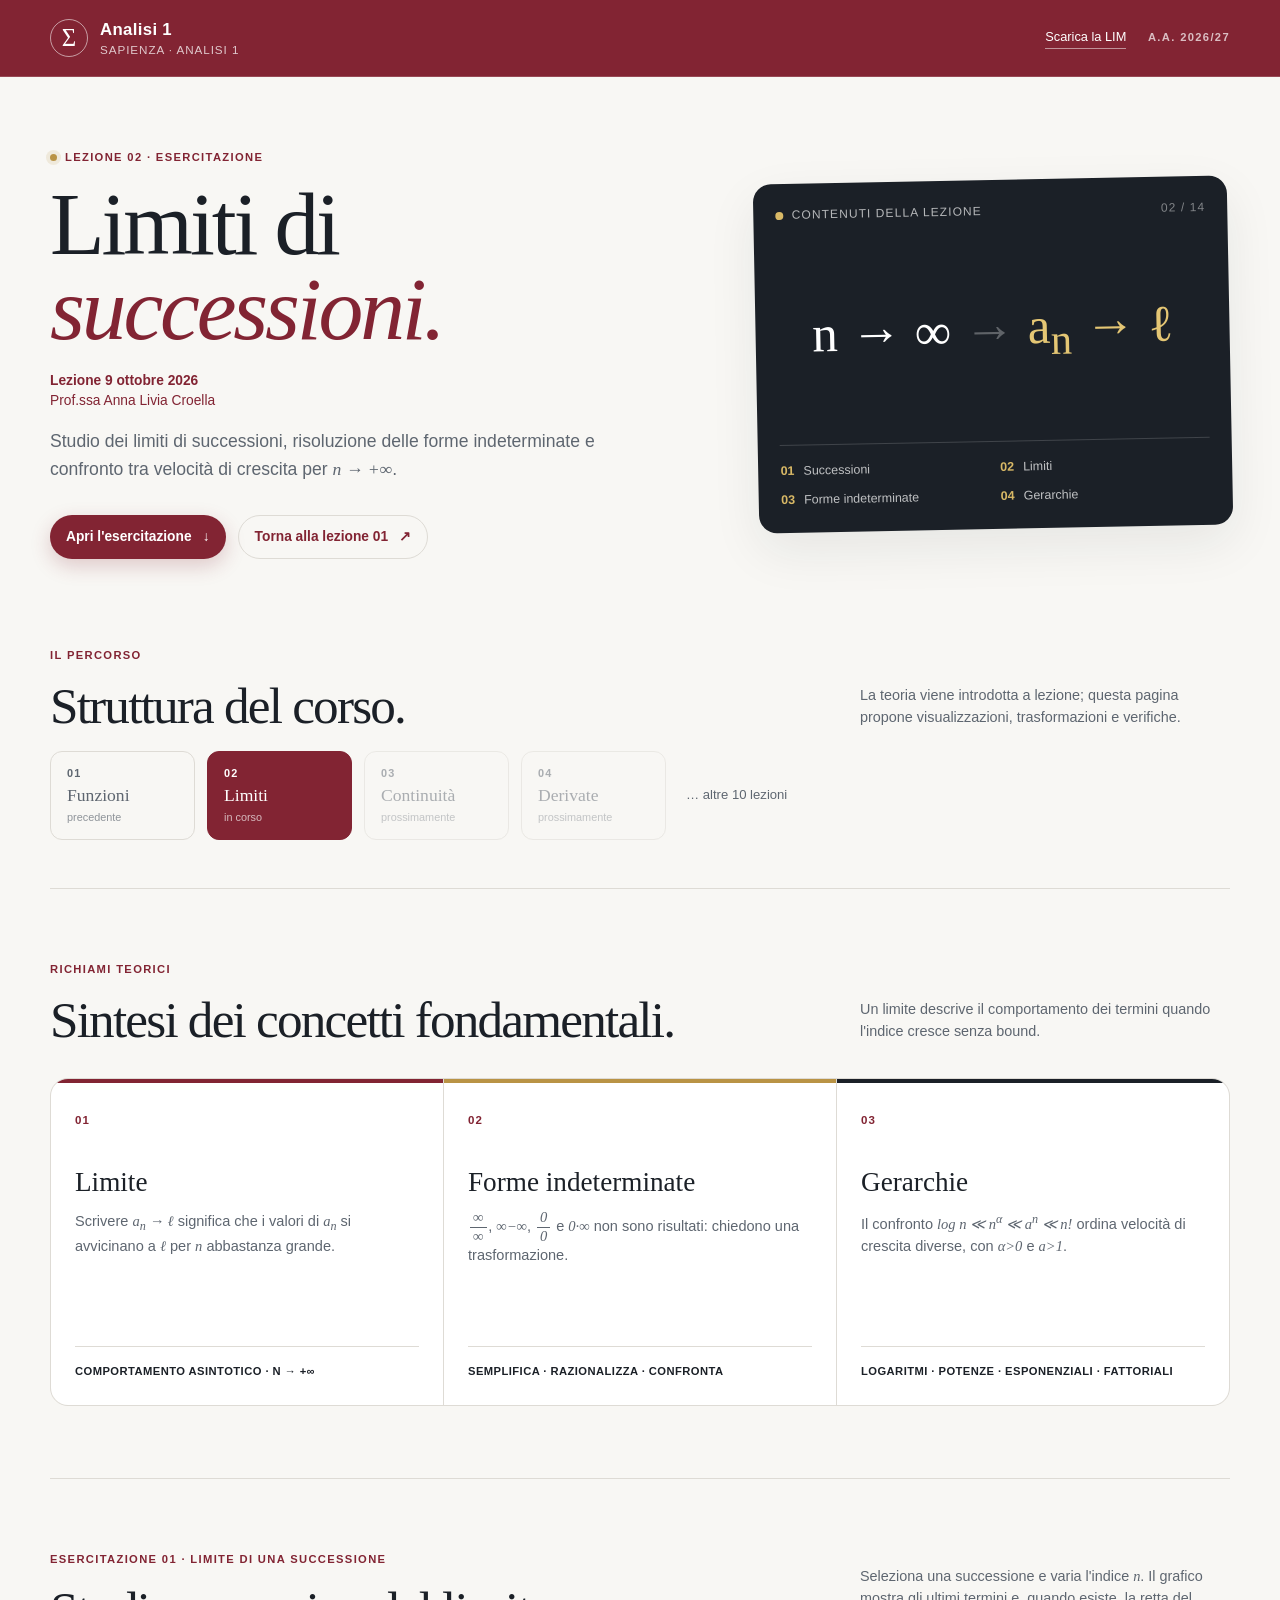
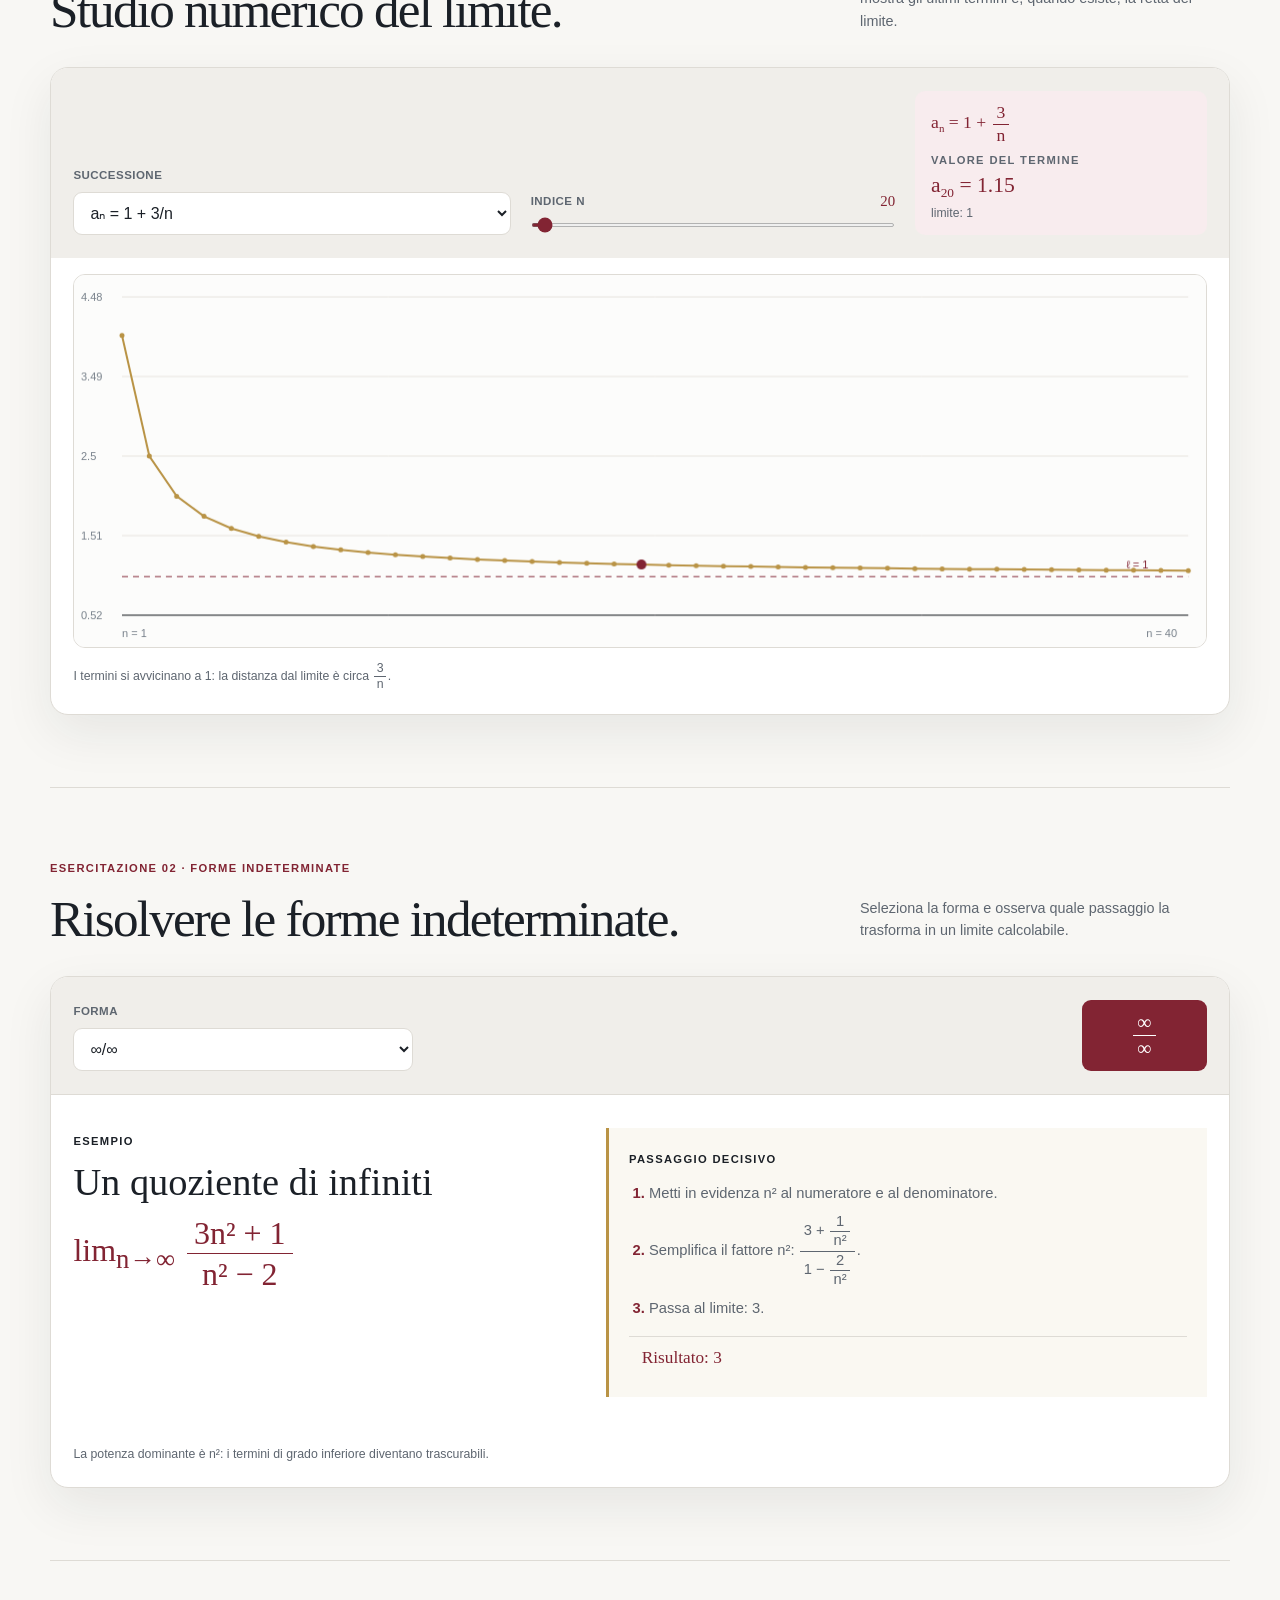
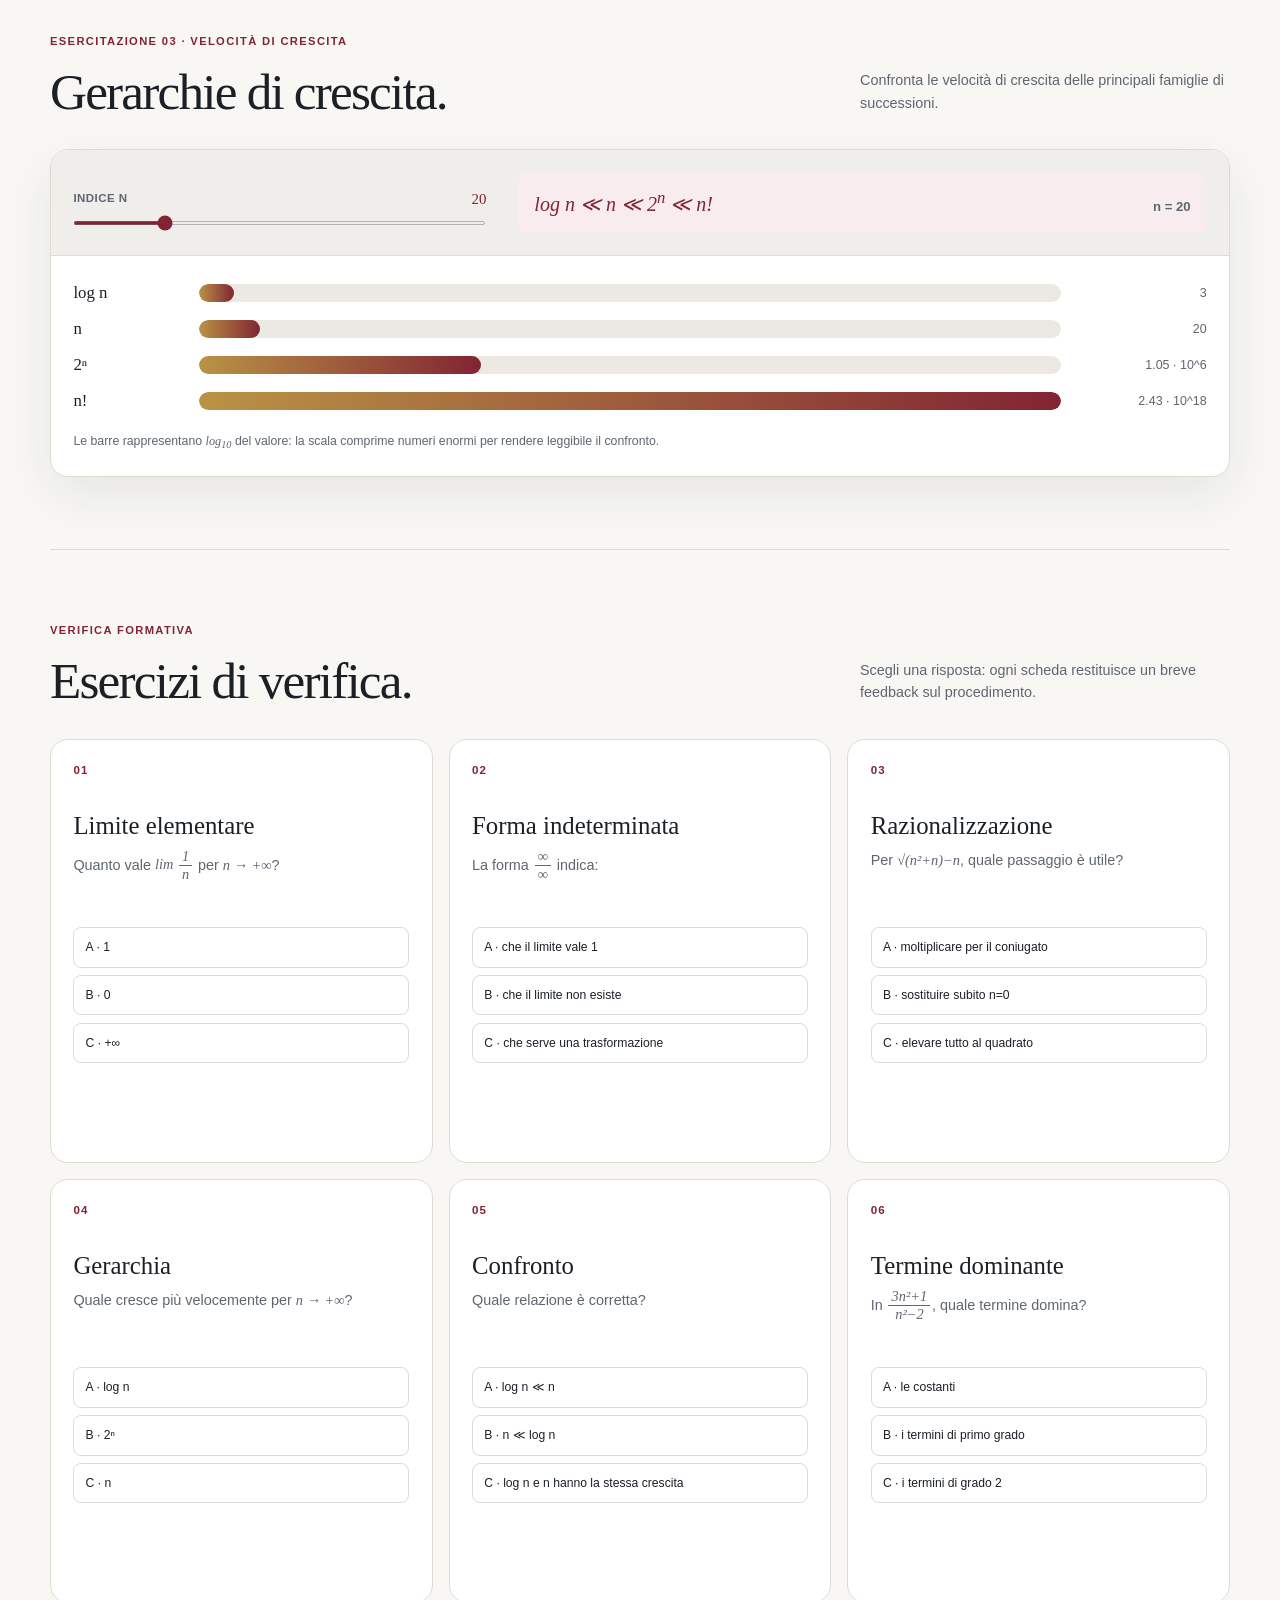
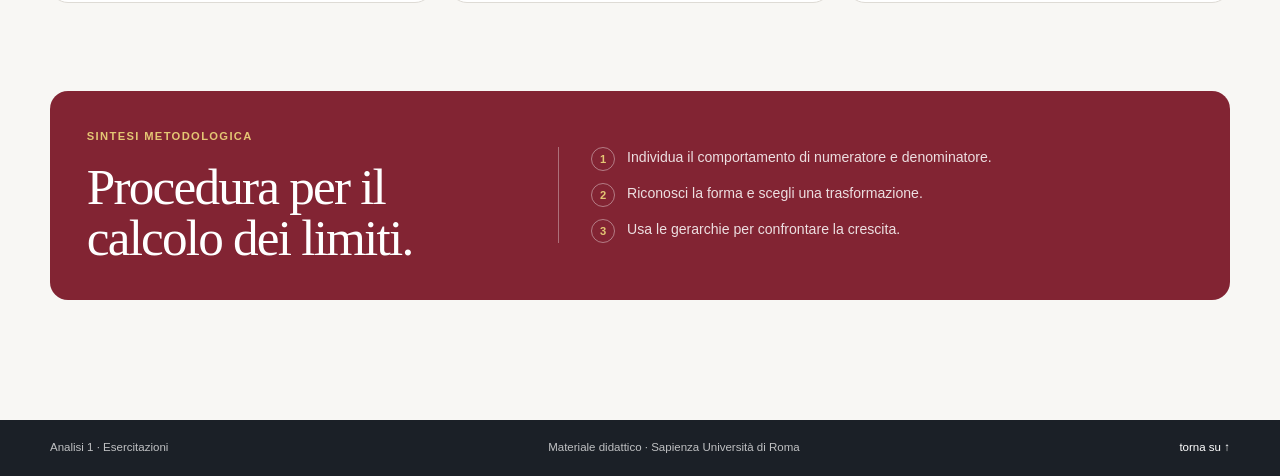
==== commit fb9365b5: "Ripristina le barre della gerarchia" ====
--- a/lezione-02/index.html
+++ b/lezione-02/index.html
@@ -185,25 +185,18 @@
             <p class="kicker">Esercitazione 03 · velocità di crescita</p>
             <h2 id="gerarchie-title">Gerarchie di crescita.</h2>
           </div>
-          <p class="heading-note">Confronta graficamente le velocità di crescita delle principali famiglie di successioni.</p>
+          <p class="heading-note">Confronta le velocità di crescita delle principali famiglie di successioni.</p>
         </div>
         <div class="lesson02-card hierarchy-lab">
           <div class="hierarchy-controls">
             <div class="control-block slider-block">
-              <div class="label-row"><label for="hierarchy-n">Indice n</label><output id="hierarchy-n-value">10</output></div>
-              <input id="hierarchy-n" type="range" min="2" max="20" step="1" value="10" />
-            </div>
-          <div class="hierarchy-formula"><span class="math">log n ≪ n ≪ 2<sup>n</sup> ≪ n!</span><strong>n = <span id="hierarchy-n-inline">10</span></strong></div>
-          </div>
-          <div class="hierarchy-chart-wrap"><canvas id="hierarchy-canvas" aria-label="Grafico cartesiano con le funzioni logaritmica, lineare, esponenziale e fattoriale"></canvas></div>
-          <div class="hierarchy-legend" aria-label="Legenda del grafico">
-            <span><i class="legend-swatch swatch-log"></i>log n</span>
-            <span><i class="legend-swatch swatch-linear"></i>n</span>
-            <span><i class="legend-swatch swatch-exp"></i>2<sup>n</sup></span>
-            <span><i class="legend-swatch swatch-factorial"></i>n!</span>
+              <div class="label-row"><label for="hierarchy-n">Indice n</label><output id="hierarchy-n-value">20</output></div>
+              <input id="hierarchy-n" type="range" min="4" max="80" step="1" value="20" />
+            </div>
+          <div class="hierarchy-formula"><span class="math">log n ≪ n ≪ 2<sup>n</sup> ≪ n!</span><strong>n = <span id="hierarchy-n-inline">20</span></strong></div>
           </div>
           <div class="hierarchy-rows" id="hierarchy-rows" aria-live="polite"></div>
-          <p class="interaction-note">Nel piano cartesiano sono rappresentate tutte le funzioni della gerarchia. Scegliendo n, la verticale e i punti evidenziati mostrano i corrispondenti valori f(n).</p>
+          <p class="interaction-note">Le barre rappresentano <span class="math">log<sub>10</sub></span> del valore: la scala comprime numeri enormi per rendere leggibile il confronto.</p>
         </div>
       </section>
 
--- a/lezione-02/styles.css
+++ b/lezione-02/styles.css
@@ -34,19 +34,12 @@
 .hierarchy-formula { display: flex; align-items: baseline; justify-content: space-between; gap: 1rem; padding: .8rem 1rem; border-radius: 9px; background: var(--sapienza-red-pale); }
 .hierarchy-formula .math { color: var(--sapienza-red); font-size: 1.25rem; }
 .hierarchy-formula strong { color: var(--ink-soft); font-size: .82rem; font-weight: 600; }
-.hierarchy-chart-wrap { height: 440px; padding: 1.4rem 1.4rem 0; }
-.hierarchy-chart-wrap canvas { display: block; width: 100%; height: 100%; border: 1px solid var(--line); border-radius: 12px; background: #fcfcfb; }
-.hierarchy-legend { display: flex; flex-wrap: wrap; gap: 1rem 1.5rem; padding: 1rem 1.4rem 0; color: var(--ink-soft); font-size: .78rem; }
-.hierarchy-legend span { display: inline-flex; align-items: center; gap: .4rem; }
-.legend-swatch { display: inline-block; width: 20px; height: 3px; border-radius: 99px; }
-.swatch-log { background: #822433; }
-.swatch-linear { background: #b99345; }
-.swatch-exp { background: #356a52; }
-.swatch-factorial { background: #315a85; }
-.hierarchy-rows { display: grid; grid-template-columns: repeat(4, 1fr); gap: .75rem; padding: 1rem 1.4rem .4rem; }
-.hierarchy-row { display: flex; flex-direction: column; gap: .15rem; padding: .75rem .8rem; border: 1px solid var(--line); border-radius: 9px; background: #faf8f2; }
-.hierarchy-label { color: var(--sapienza-red); font: 1.05rem var(--serif); }
-.hierarchy-value { color: var(--ink-soft); font-size: .78rem; }
+.hierarchy-rows { display: grid; gap: 1rem; padding: 1.7rem 1.4rem .4rem; }
+.hierarchy-row { display: grid; grid-template-columns: 110px minmax(0, 1fr) 130px; align-items: center; gap: 1rem; }
+.hierarchy-label { font: 1.05rem var(--serif); }
+.hierarchy-track { height: 18px; overflow: hidden; border-radius: 999px; background: #ece9e2; }
+.hierarchy-bar { height: 100%; min-width: 3px; border-radius: inherit; background: linear-gradient(90deg, var(--sapienza-gold), var(--sapienza-red)); transition: width .25s ease; }
+.hierarchy-value { color: var(--ink-soft); font-size: .78rem; text-align: right; }
 
 @media (max-width: 880px) {
   .sequence-controls, .hierarchy-controls { grid-template-columns: 1fr 1fr; }
@@ -60,9 +53,9 @@
   .indeterminate-controls .control-block { width: 100%; }
   .indeterminate-badge { margin-top: 1rem; }
   .sequence-canvas-wrap { height: 290px; padding-right: .8rem; padding-left: .8rem; }
-  .hierarchy-chart-wrap { height: 340px; padding-right: .8rem; padding-left: .8rem; }
-  .hierarchy-legend { padding-right: .8rem; padding-left: .8rem; }
   .lesson02-card > .interaction-note { padding-right: .8rem; padding-left: .8rem; }
   .indeterminate-content { padding: 1.5rem .8rem; }
-  .hierarchy-rows { grid-template-columns: 1fr 1fr; padding-right: .8rem; padding-left: .8rem; }
+  .hierarchy-rows { padding-right: .8rem; padding-left: .8rem; }
+  .hierarchy-row { grid-template-columns: 72px minmax(0, 1fr); gap: .55rem; }
+  .hierarchy-value { grid-column: 2; text-align: left; }
 }
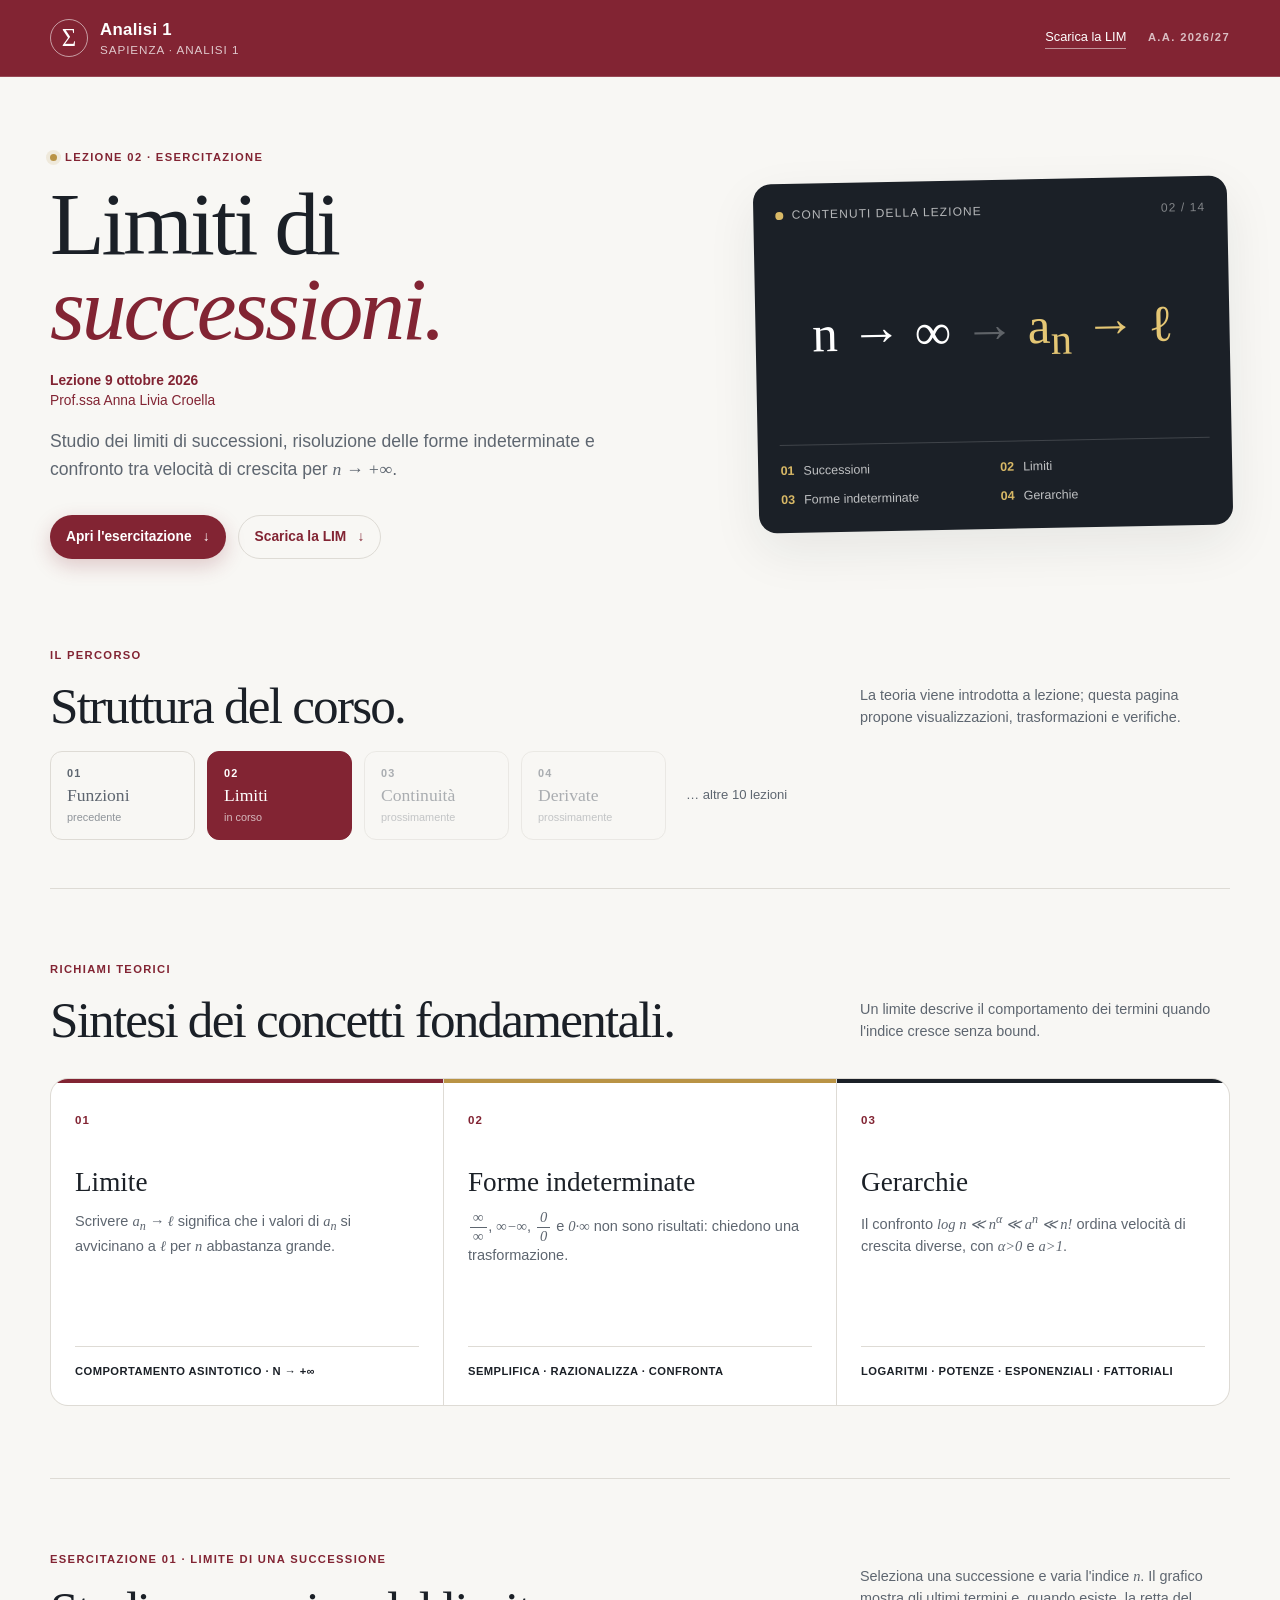
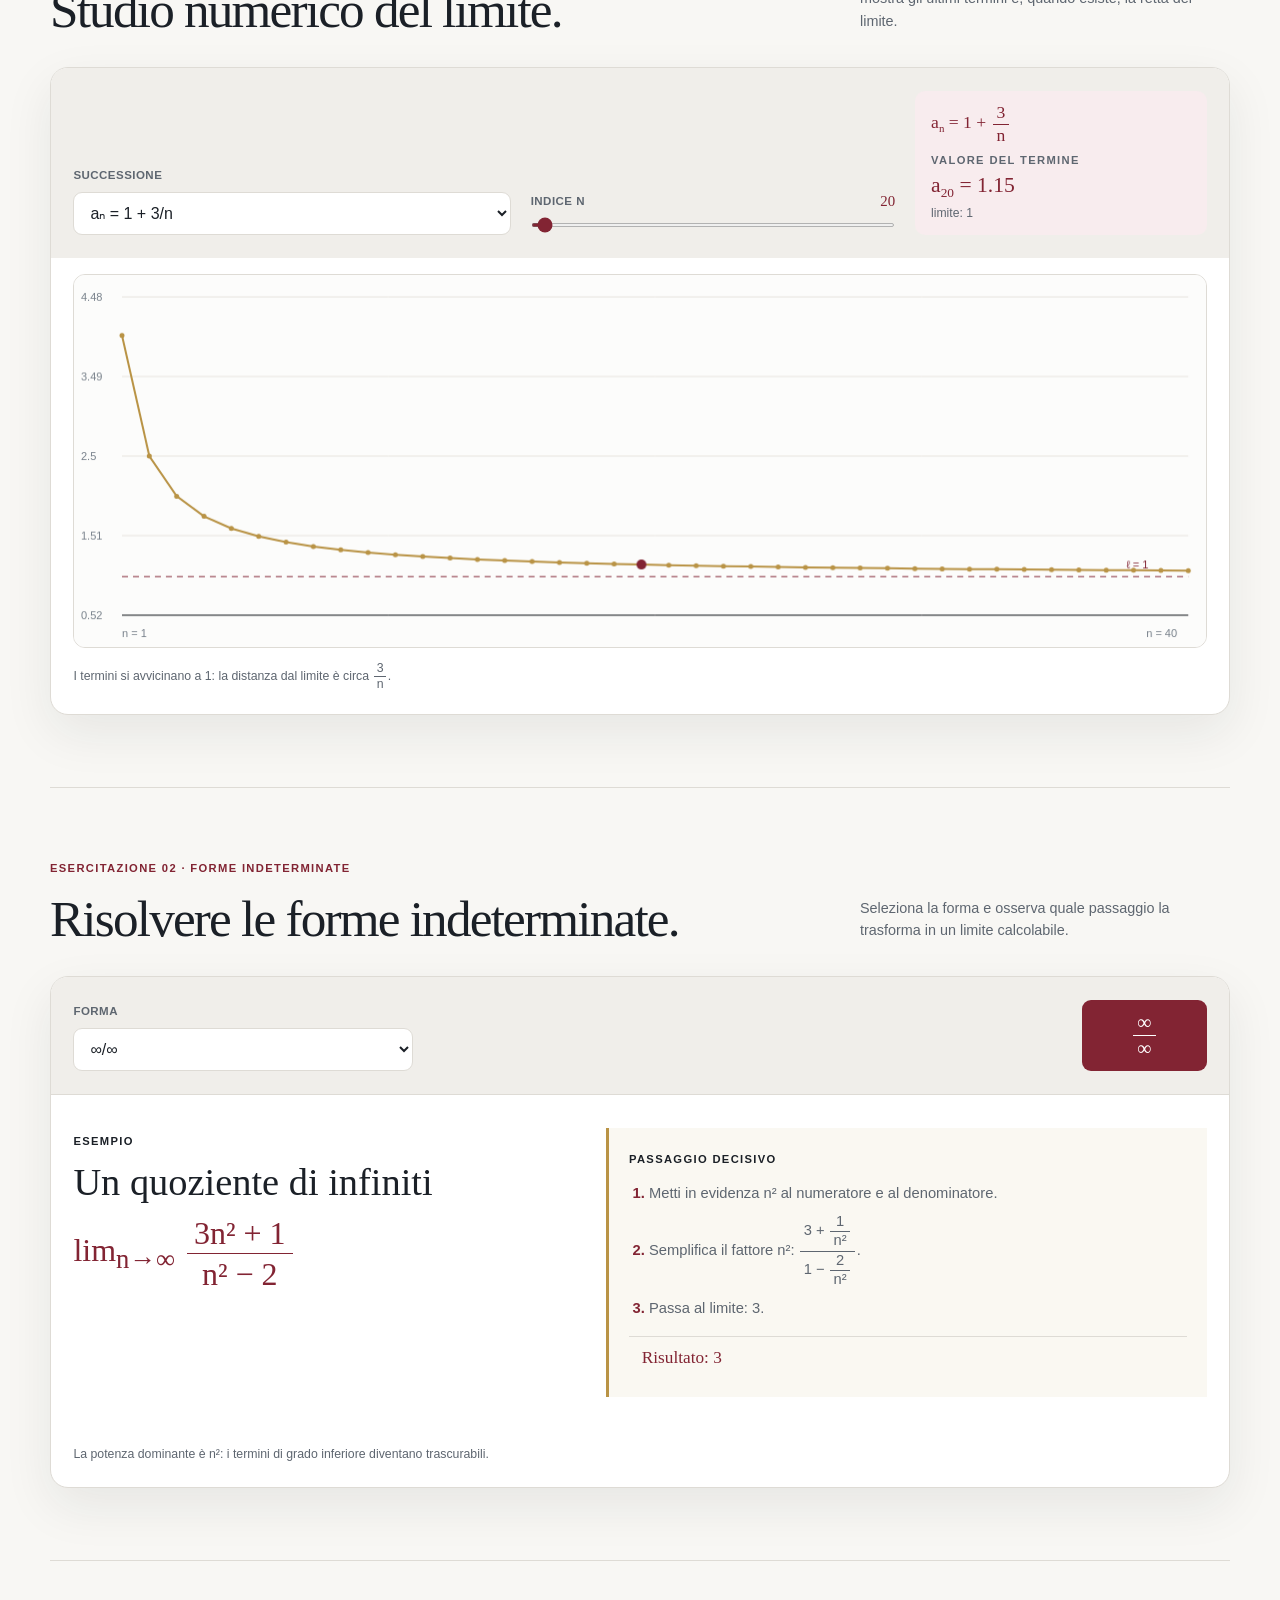
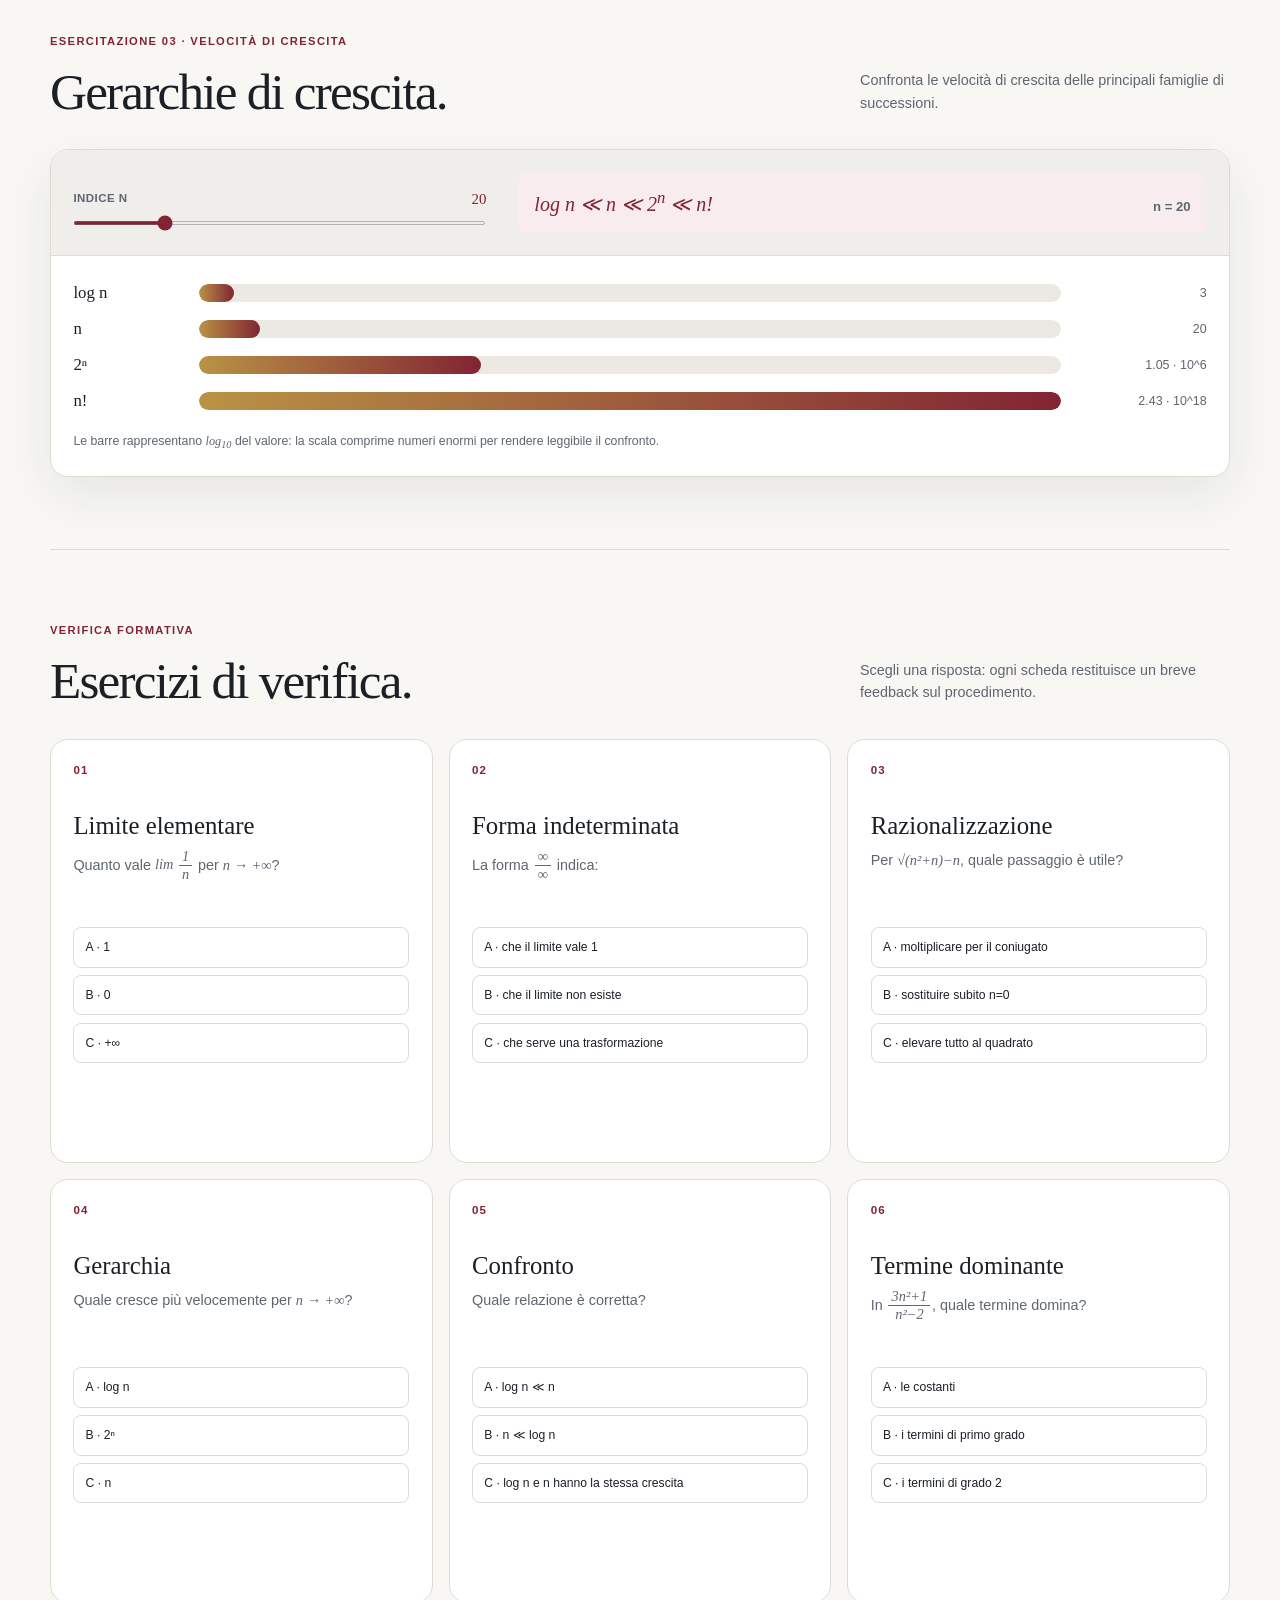
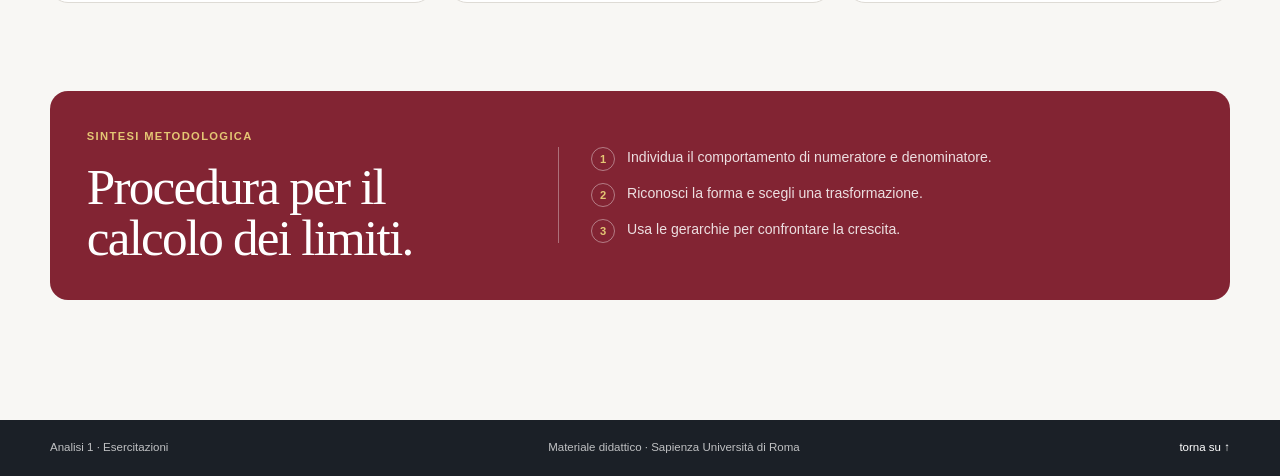
==== commit c045ab1d: "Collega il pulsante alla LIM della lezione 2" ====
--- a/lezione-02/index.html
+++ b/lezione-02/index.html
@@ -14,7 +14,7 @@
 
     <header class="site-header">
       <div class="header-inner">
-        <a class="brand" href="../" aria-label="Analisi 1, torna alla lezione 01">
+        <a class="brand" href="../" aria-label="Analisi 1, home del corso">
           <span class="brand-mark" aria-hidden="true">Σ</span>
           <span>
             <strong>Analisi 1</strong>
@@ -37,7 +37,7 @@
           <p class="hero-lede">Studio dei limiti di successioni, risoluzione delle forme indeterminate e confronto tra velocità di crescita per <span class="math">n → +∞</span>.</p>
           <div class="hero-actions">
             <a class="button button-primary" href="#successioni">Apri l'esercitazione <span aria-hidden="true">↓</span></a>
-            <a class="button button-quiet" href="../">Torna alla lezione 01 <span aria-hidden="true">↗</span></a>
+            <a class="button button-quiet" href="../lim/Lezione%202.pdf" download>Scarica la LIM <span aria-hidden="true">↓</span></a>
           </div>
         </div>
         <div class="hero-card" aria-label="Mappa dei contenuti della lezione">
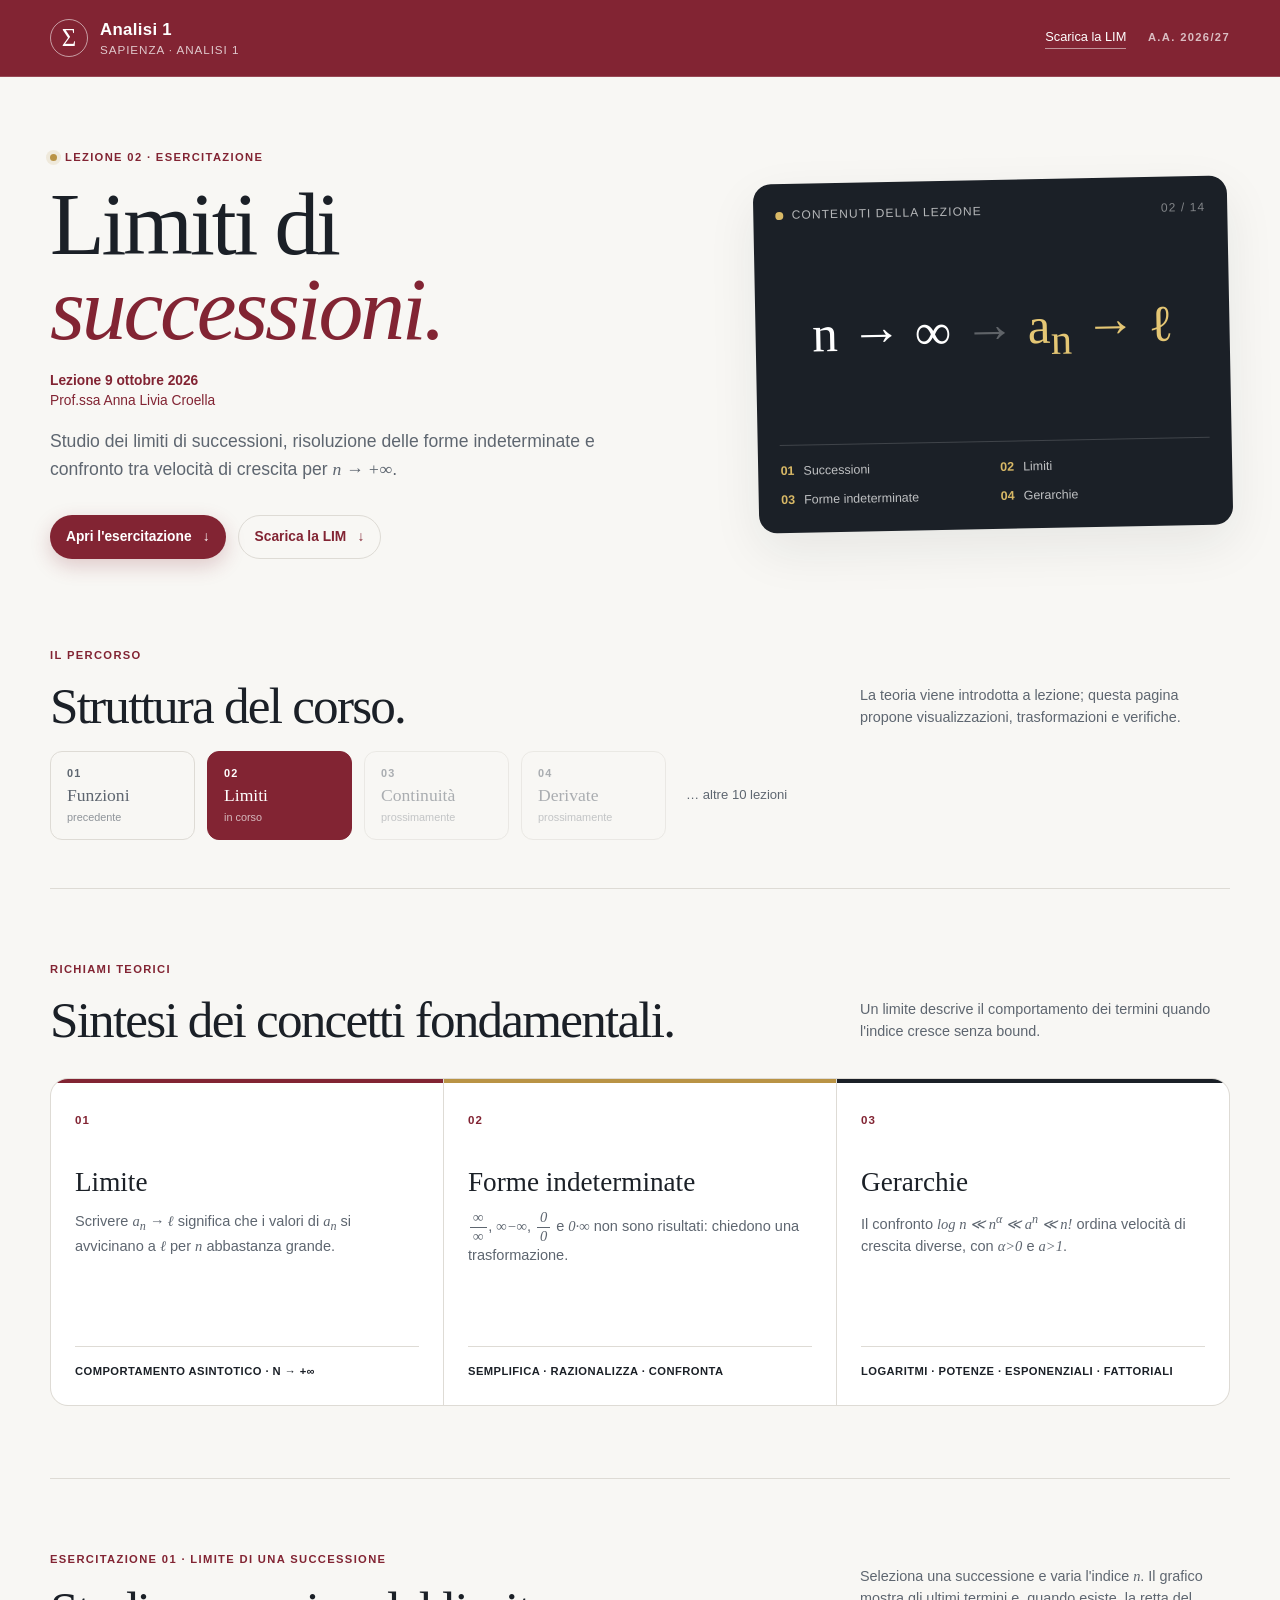
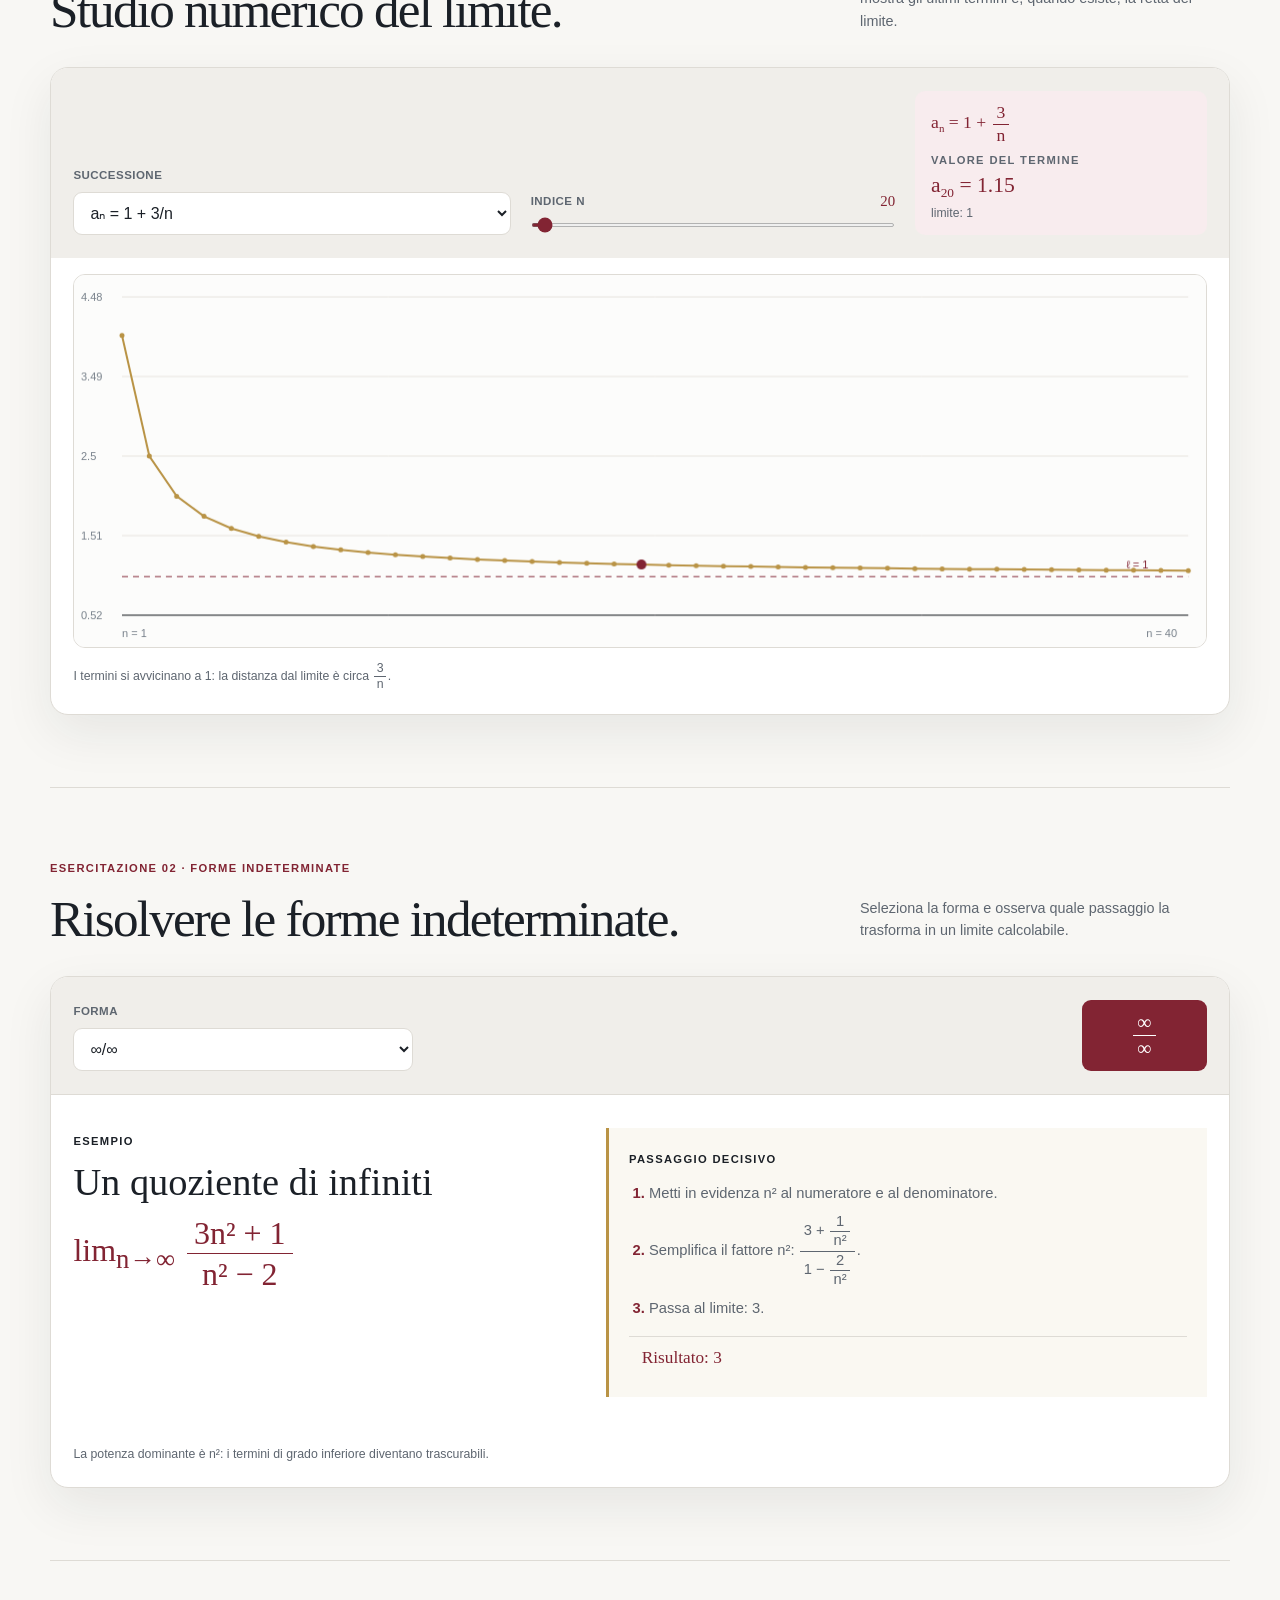
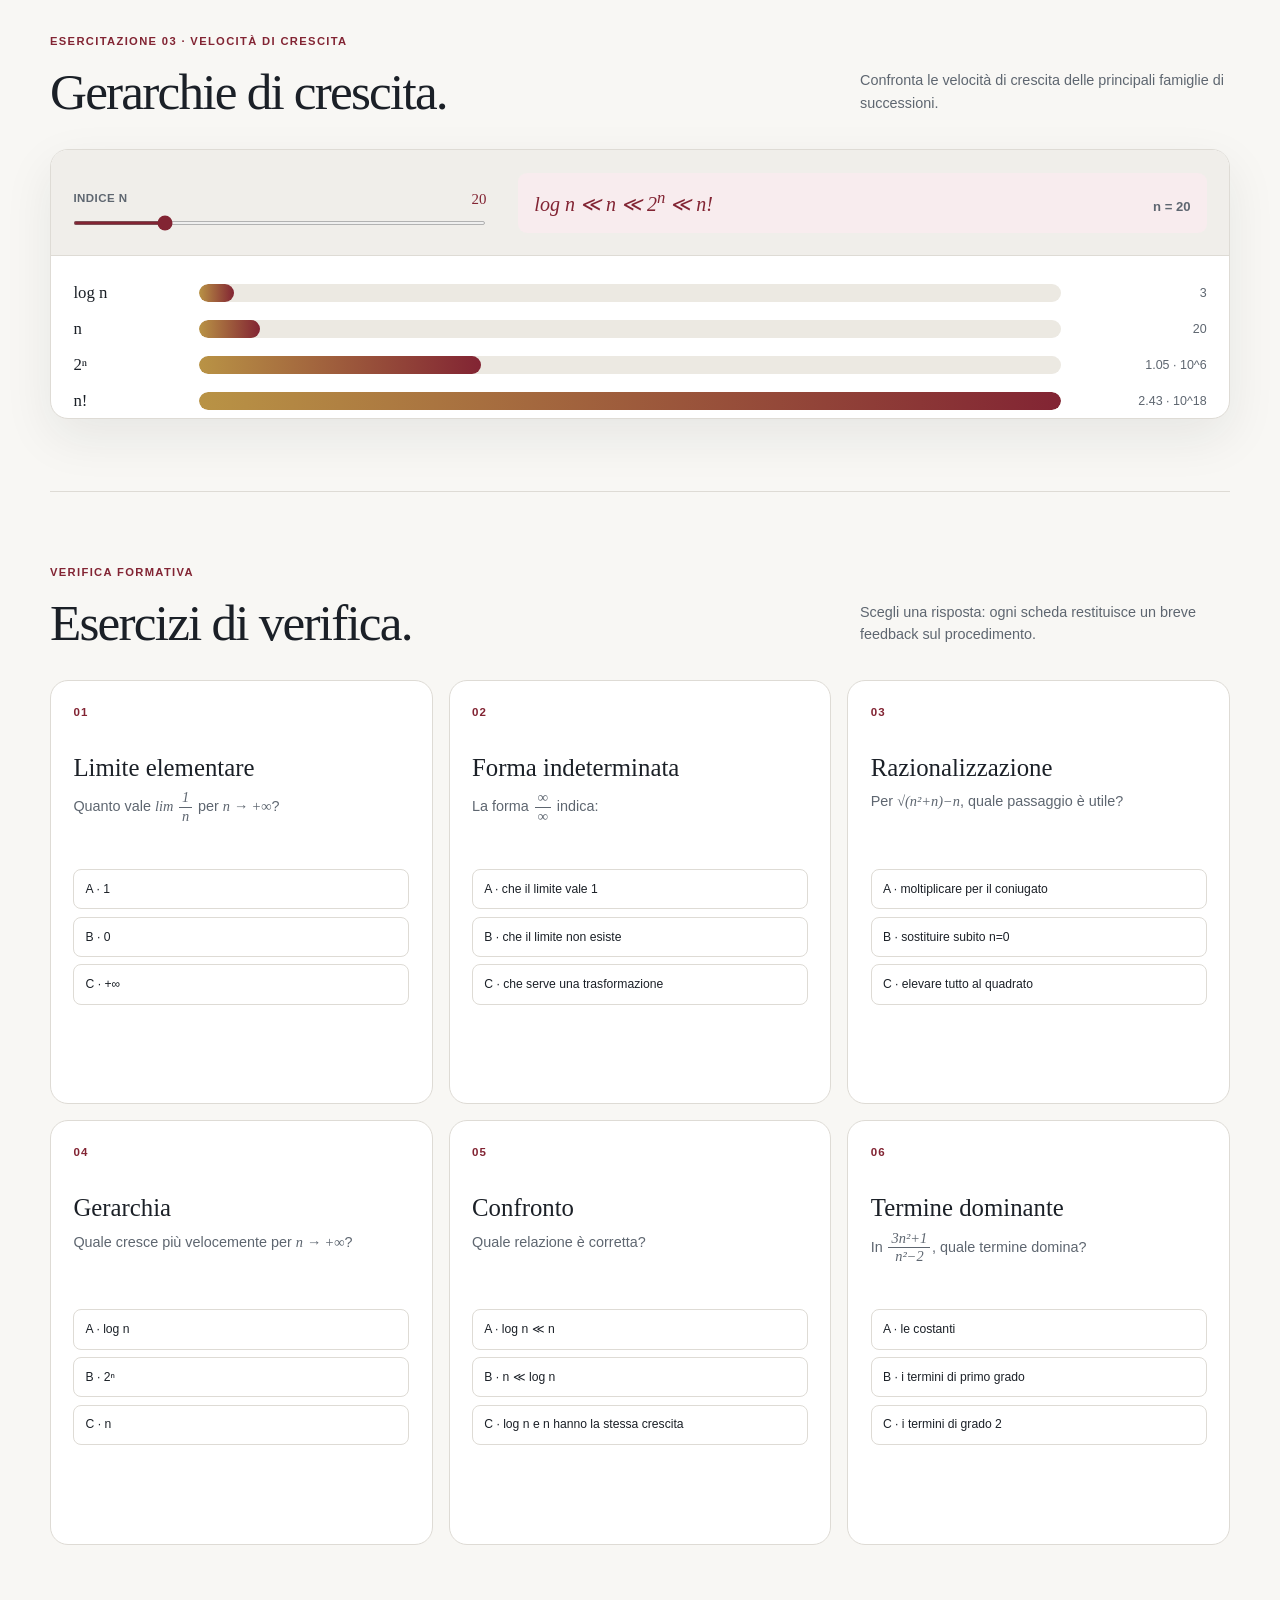
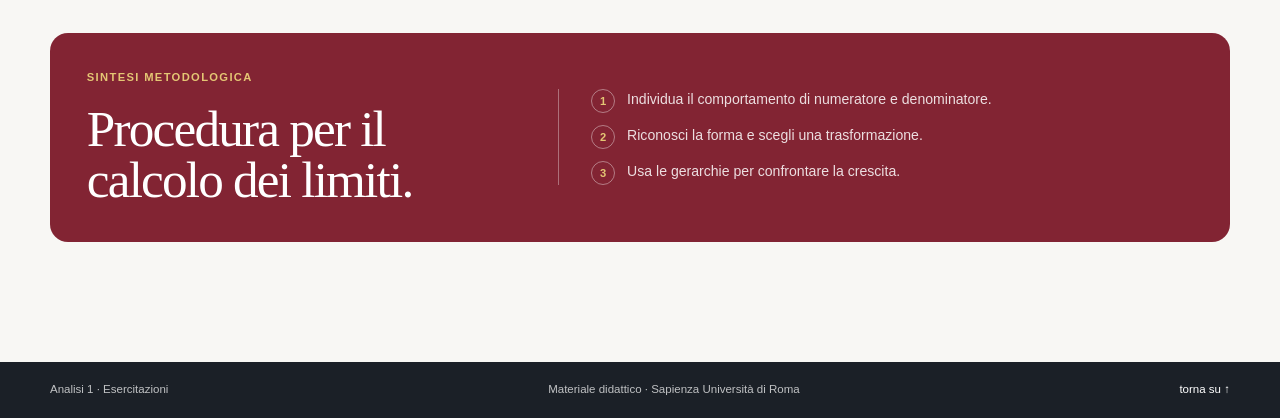
==== commit 92b36bb4: "Rimuove la nota sulle barre" ====
--- a/lezione-02/index.html
+++ b/lezione-02/index.html
@@ -196,7 +196,6 @@
           <div class="hierarchy-formula"><span class="math">log n ≪ n ≪ 2<sup>n</sup> ≪ n!</span><strong>n = <span id="hierarchy-n-inline">20</span></strong></div>
           </div>
           <div class="hierarchy-rows" id="hierarchy-rows" aria-live="polite"></div>
-          <p class="interaction-note">Le barre rappresentano <span class="math">log<sub>10</sub></span> del valore: la scala comprime numeri enormi per rendere leggibile il confronto.</p>
         </div>
       </section>
 
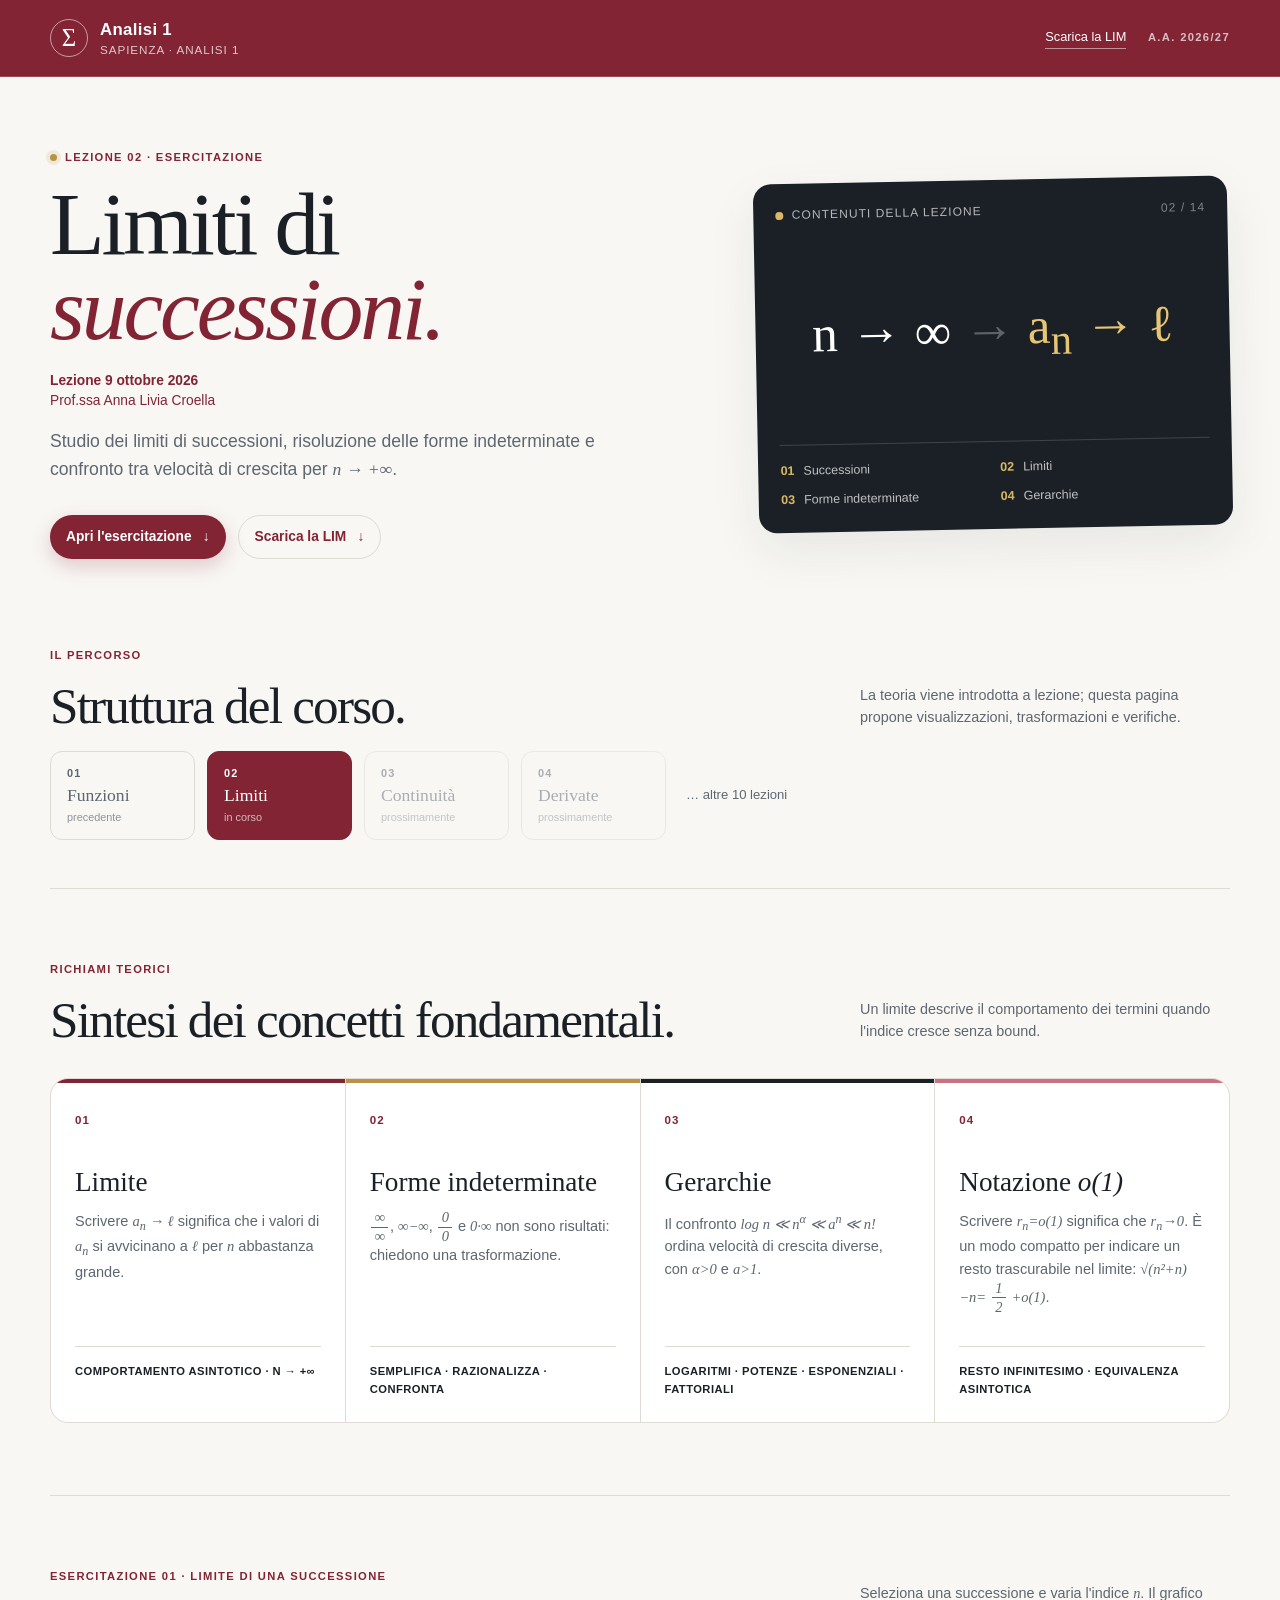
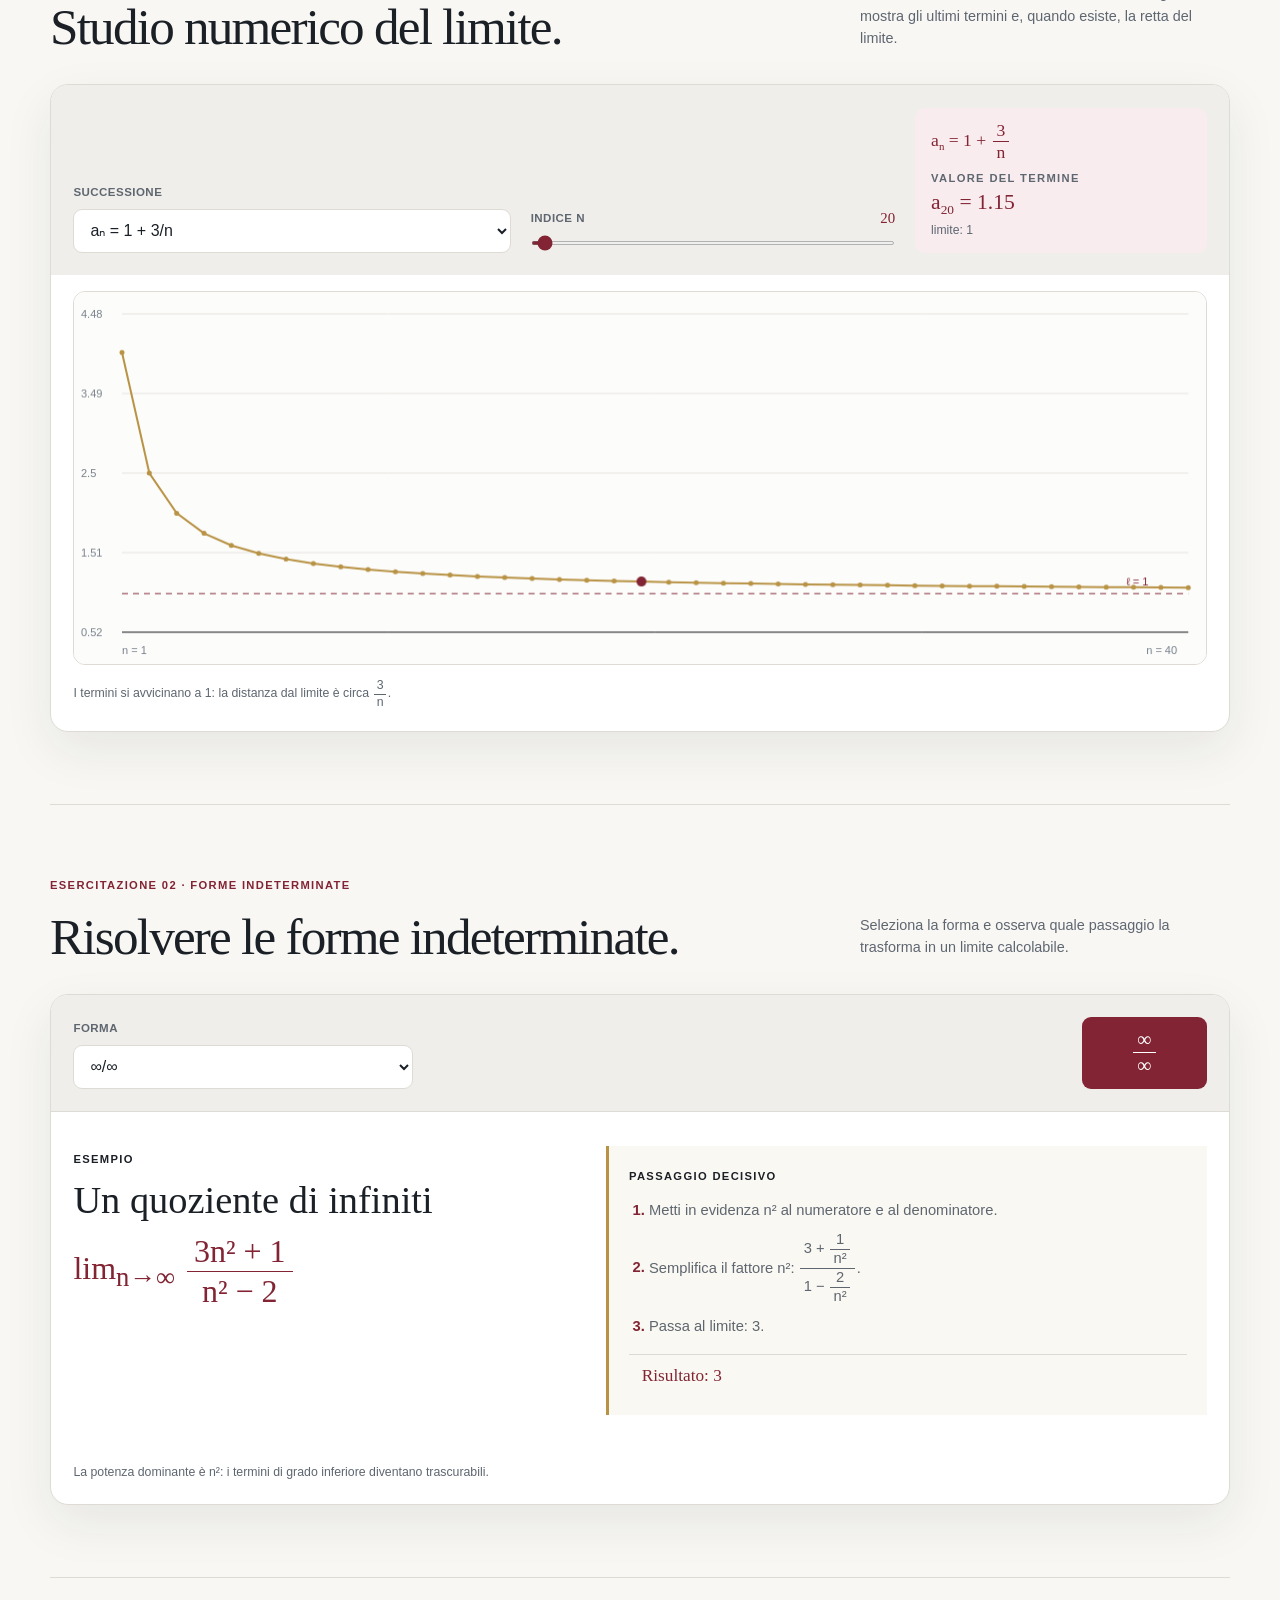
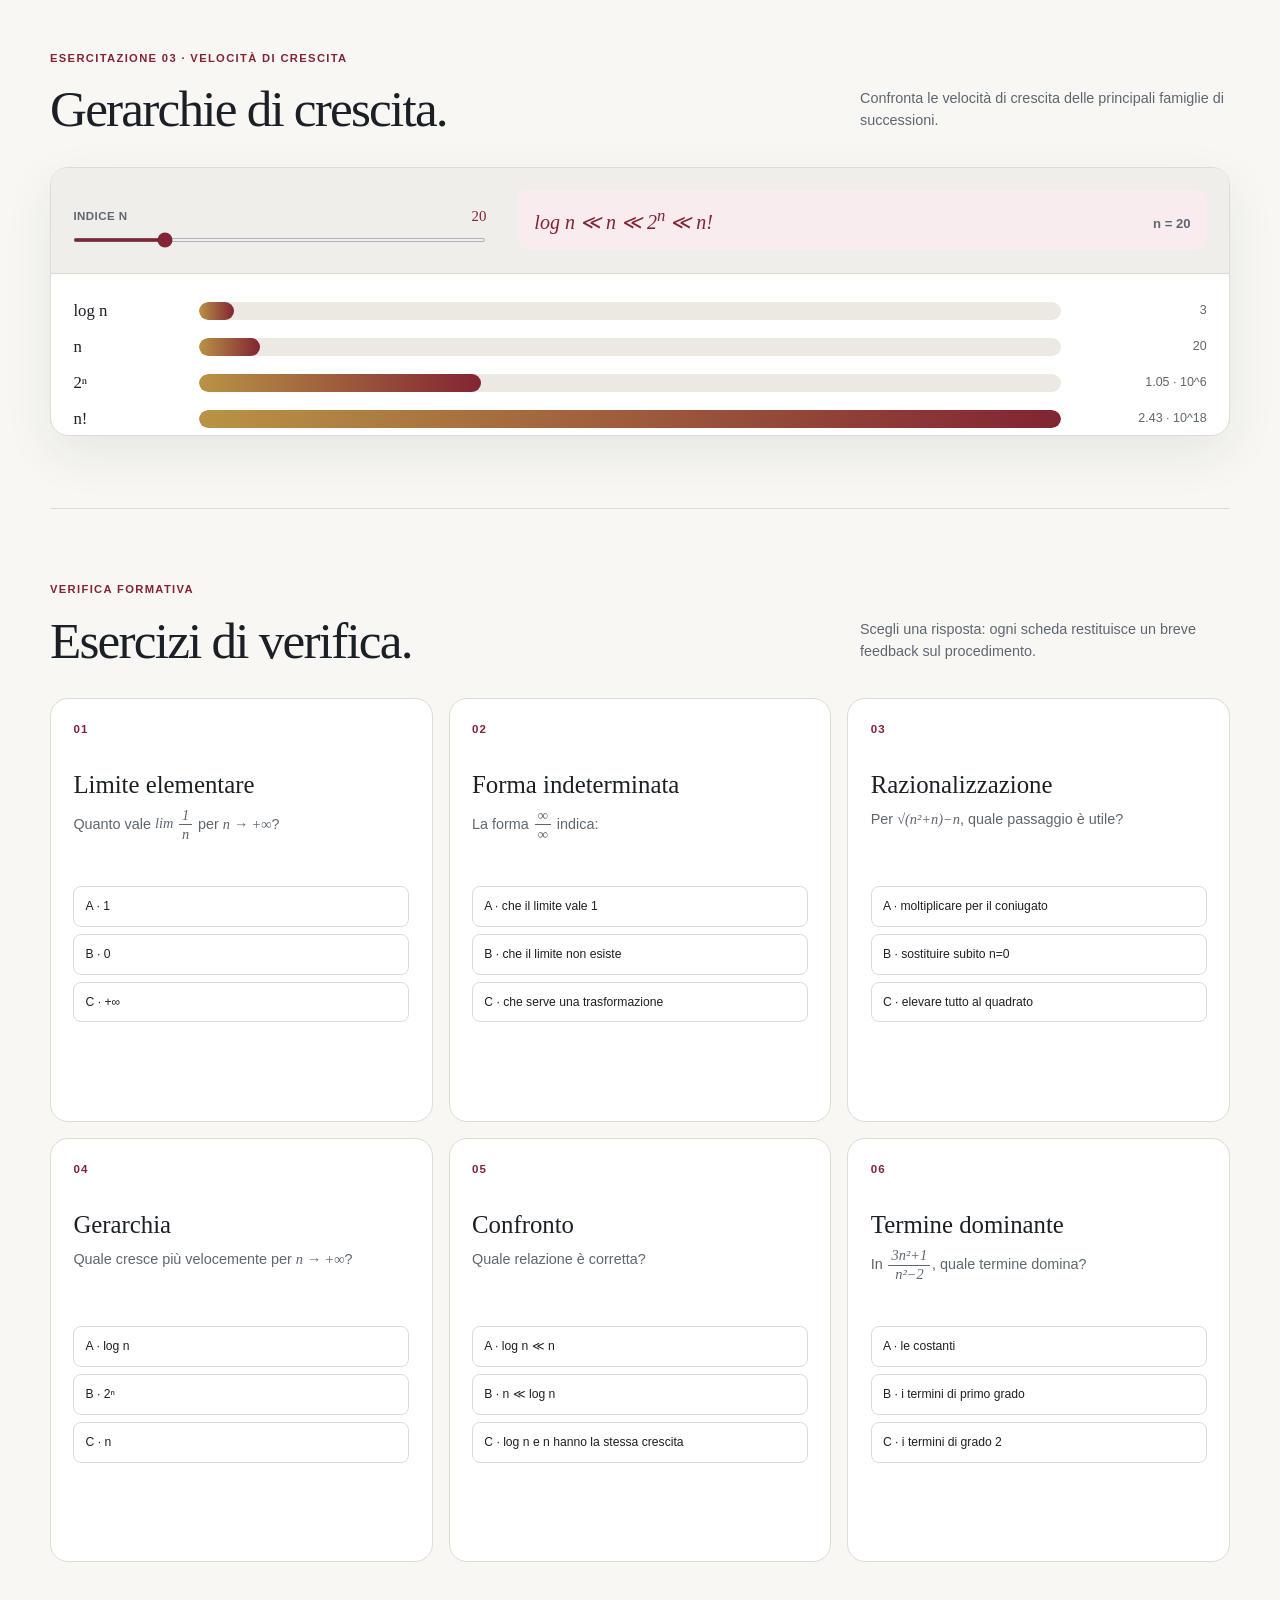
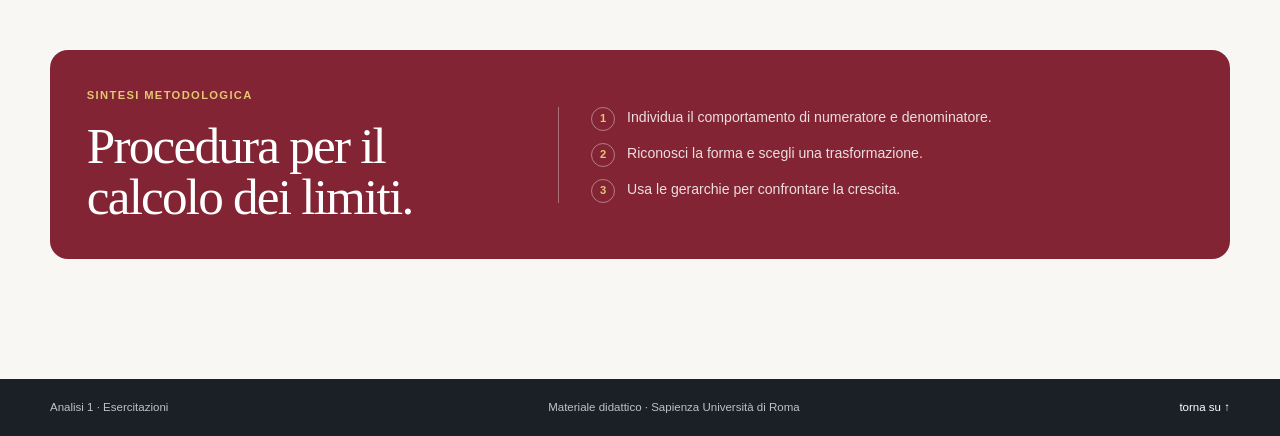
==== commit fea32744: "Aggiunge la notazione o piccolo" ====
--- a/lezione-02/index.html
+++ b/lezione-02/index.html
@@ -104,6 +104,12 @@
             <p>Il confronto <span class="math">log n ≪ n<sup>α</sup> ≪ a<sup>n</sup> ≪ n!</span> ordina velocità di crescita diverse, con <span class="math">α&gt;0</span> e <span class="math">a&gt;1</span>.</p>
             <div class="card-tag">logaritmi · potenze · esponenziali · fattoriali</div>
           </article>
+          <article class="theory-card accent-red-soft">
+            <span class="card-index">04</span>
+            <h3>Notazione <span class="math">o(1)</span></h3>
+            <p>Scrivere <span class="math">r<sub>n</sub>=o(1)</span> significa che <span class="math">r<sub>n</sub>→0</span>. È un modo compatto per indicare un resto trascurabile nel limite: <span class="math">√(n²+n)−n=</span> <span class="math fraction"><span>1</span><span>2</span></span> <span class="math">+o(1)</span>.</p>
+            <div class="card-tag">resto infinitesimo · equivalenza asintotica</div>
+          </article>
         </div>
       </section>
 
--- a/styles.css
+++ b/styles.css
@@ -97,6 +97,7 @@
 
 .theory-grid { border-top: 1px solid var(--line); }
 .theory-cards { display: grid; grid-template-columns: repeat(3, 1fr); gap: 1px; overflow: hidden; border: 1px solid var(--line); border-radius: var(--radius); background: var(--line); }
+.lesson-02-page .theory-cards { grid-template-columns: repeat(4, 1fr); }
 .theory-card { min-height: 290px; padding: 1.5rem; background: var(--card); border-top: 4px solid transparent; }
 .theory-card.accent-red { border-top-color: var(--sapienza-red); }
 .theory-card.accent-gold { border-top-color: var(--sapienza-gold); }
@@ -182,7 +183,7 @@
 
 @media (max-width: 880px) {
   .hero { grid-template-columns: 1fr; }.hero-card { max-width: 520px; transform: none; }
-  .theory-cards { grid-template-columns: 1fr 1fr; }.theory-card { min-height: 260px; }.theory-card p { min-height: auto; }
+  .theory-cards { grid-template-columns: 1fr 1fr; }.lesson-02-page .theory-cards { grid-template-columns: 1fr 1fr; }.theory-card { min-height: 260px; }.theory-card p { min-height: auto; }
   .graph-lab { grid-template-columns: 1fr; }.lab-controls { display: grid; grid-template-columns: 1fr 1fr; border-right: 0; border-bottom: 1px solid var(--line); }.reset-button { margin-top: 0; }
   .quiz-grid { grid-template-columns: 1fr; }.quiz-card { min-height: auto; }.quiz-card > p { min-height: auto; }.quiz-options { margin-top: .8rem; }
   .closing-card { grid-template-columns: 1fr; gap: 1.5rem; }.closing-list { padding-top: 1.5rem; padding-left: 0; border-top: 1px solid rgba(255,255,255,.35); border-left: 0; }
@@ -190,7 +191,7 @@
 @media (max-width: 620px) {
   .header-inner, .section-shell, .footer-inner { width: min(100% - 30px, 1180px); }.header-inner { min-height: 68px; }.header-meta { gap: .7rem; }.eyebrow { display: none; }
   .hero { padding-top: 3.5rem; }.hero-lede { font-size: 1rem; }.hero-equation { min-height: 155px; }.topic-grid { font-size: .72rem; }
-  .section-shell { padding-top: 3.5rem; padding-bottom: 3.5rem; }.section-heading { display: block; }.heading-note { margin-top: 1rem; }.theory-cards { grid-template-columns: 1fr; }.theory-card { min-height: 0; }
+  .section-shell { padding-top: 3.5rem; padding-bottom: 3.5rem; }.section-heading { display: block; }.heading-note { margin-top: 1rem; }.theory-cards { grid-template-columns: 1fr; }.lesson-02-page .theory-cards { grid-template-columns: 1fr; }.theory-card { min-height: 0; }
   .lab-controls, .number-controls, .sign-controls, .periodic-controls { grid-template-columns: 1fr; }.canvas-wrap { min-height: 360px; }.sign-canvas-wrap, .periodic-canvas-wrap { height: 280px; }
   .number-line-wrap { height: 165px; }.resource-card { display: block; }.resource-card .button { margin-top: 1rem; }.footer-inner { flex-direction: column; }
 }
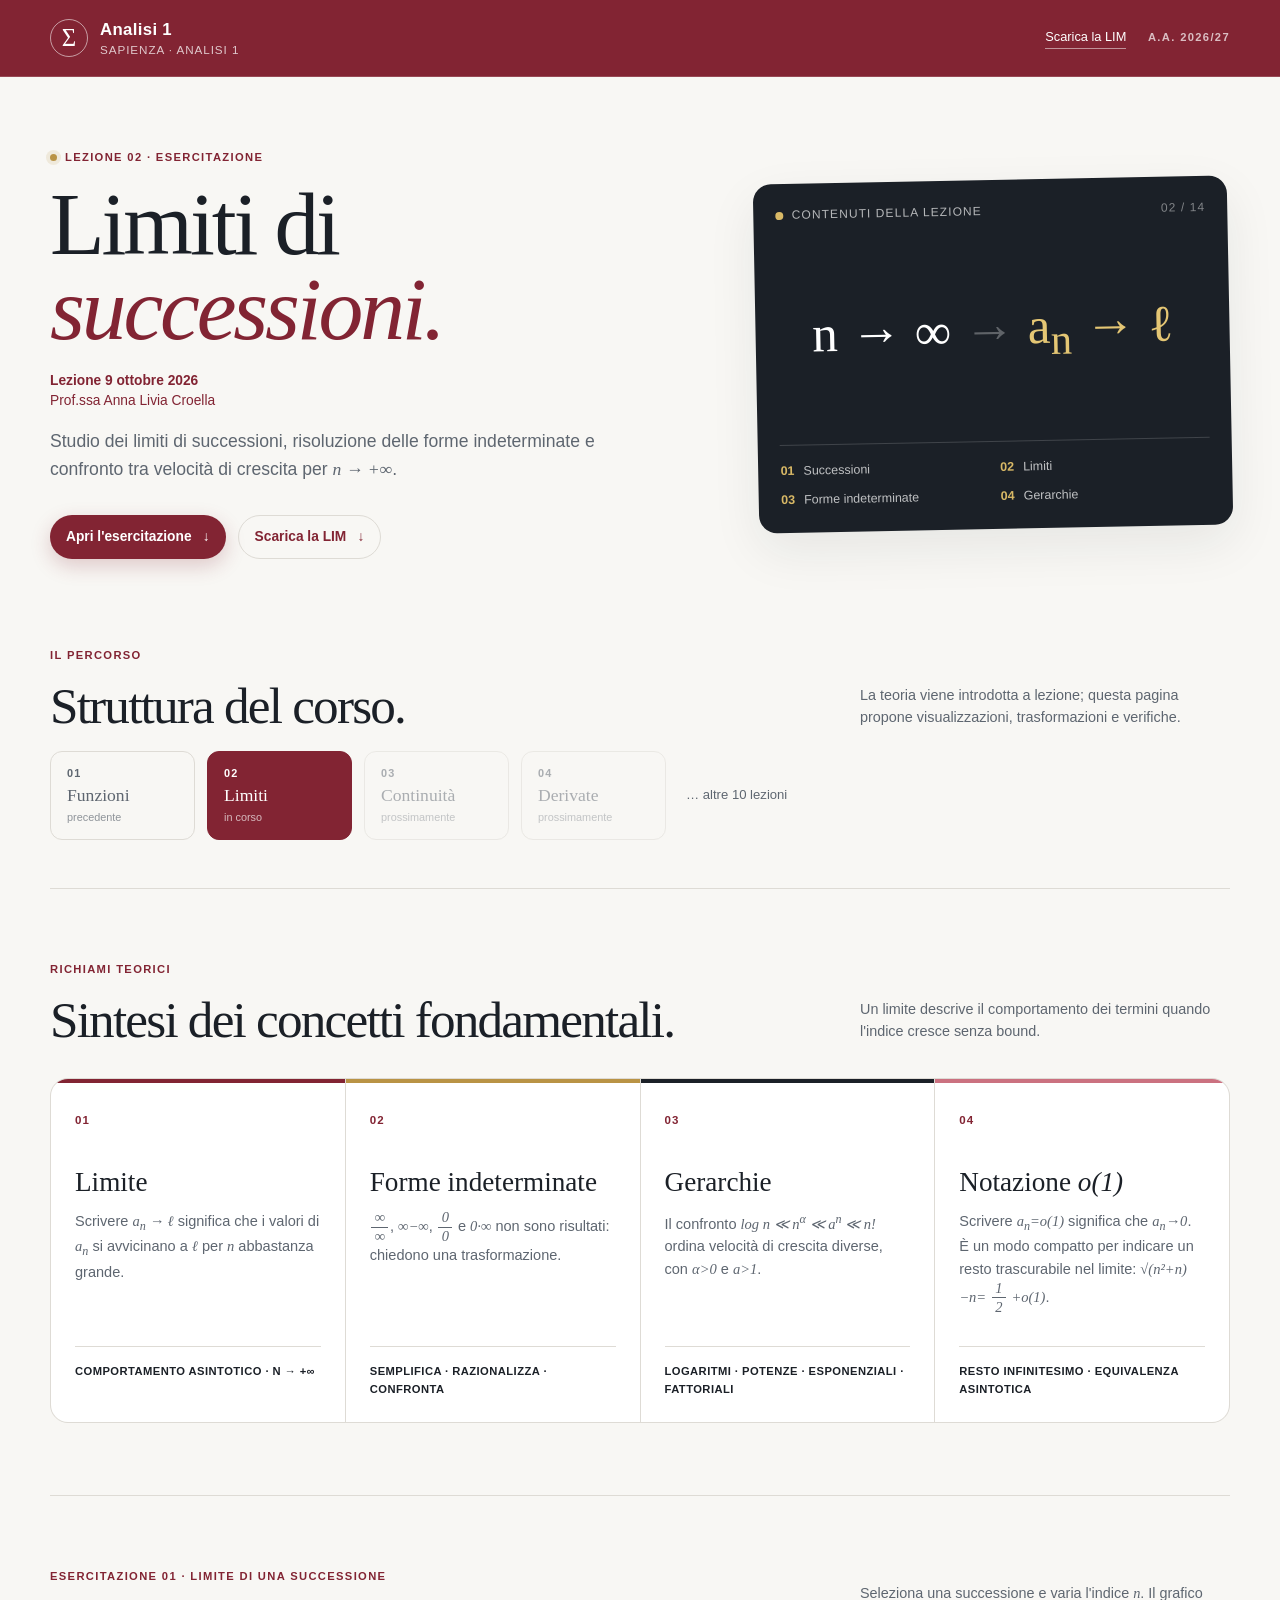
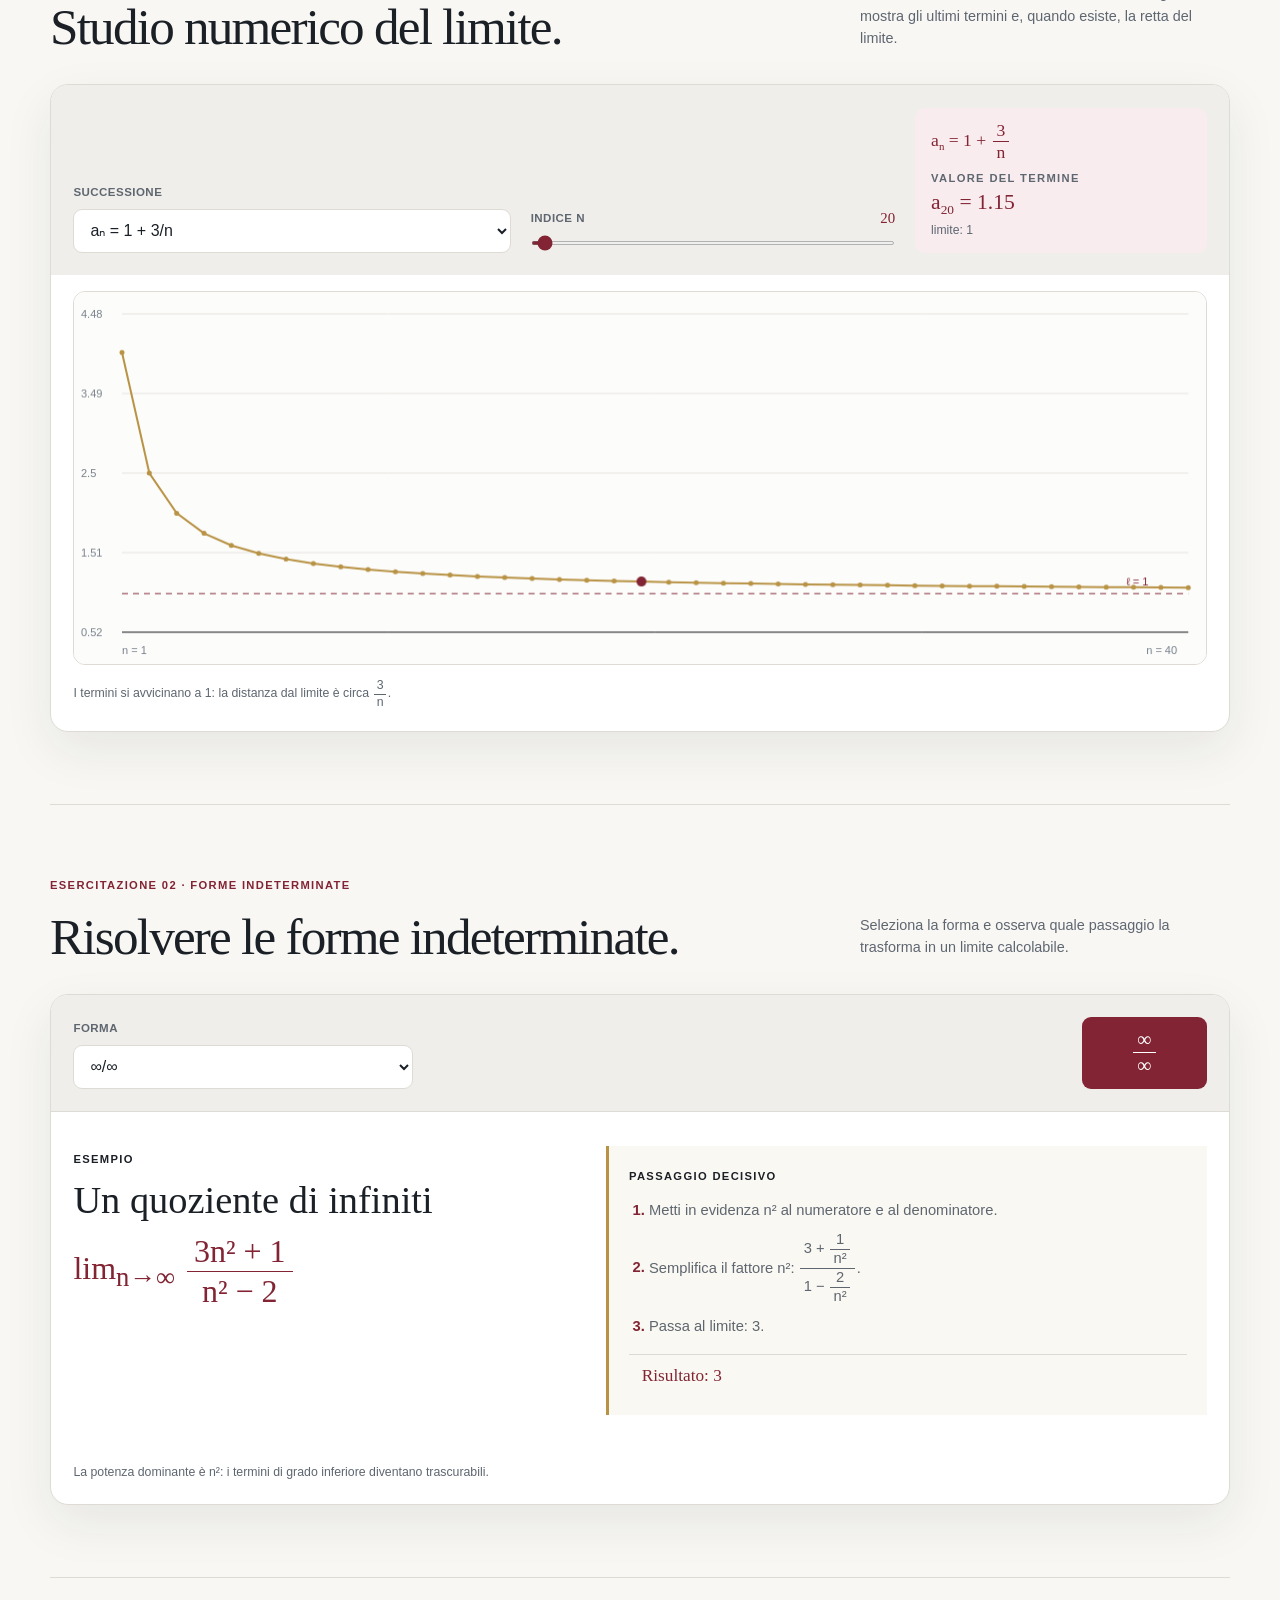
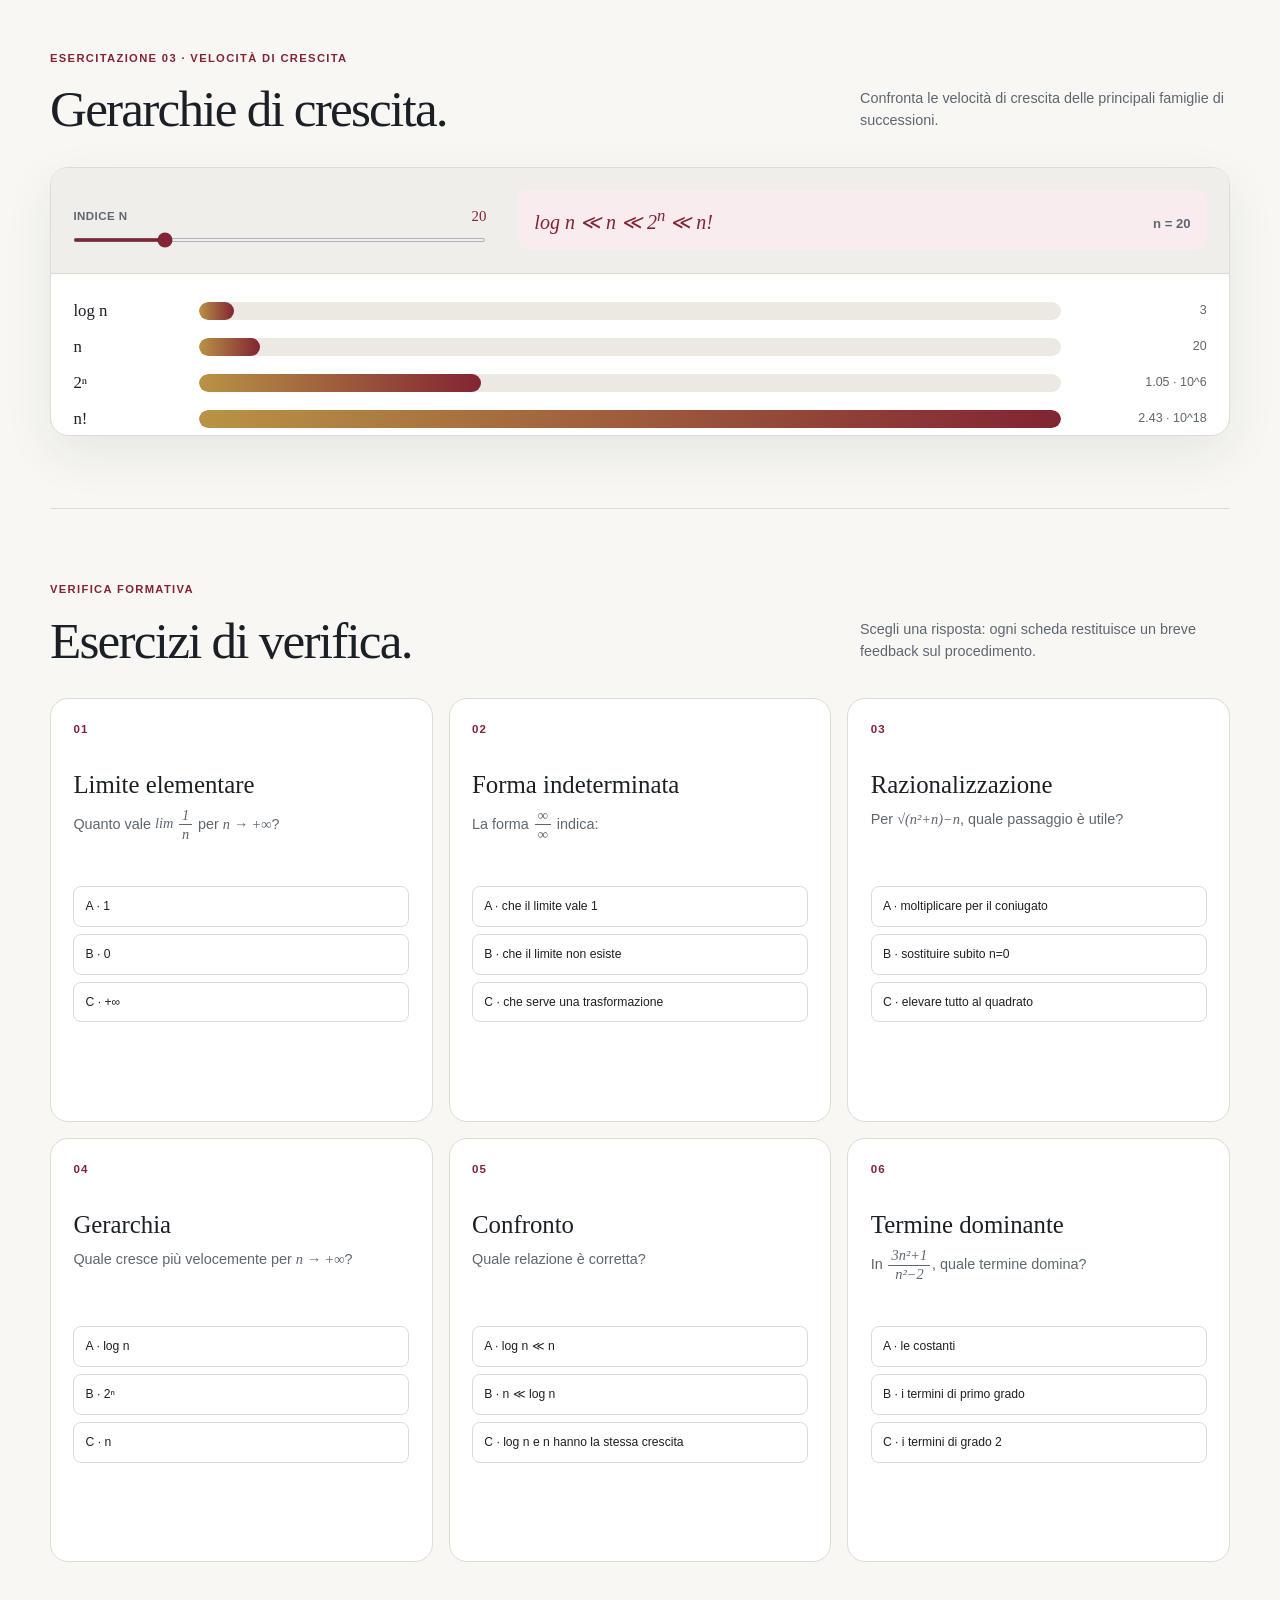
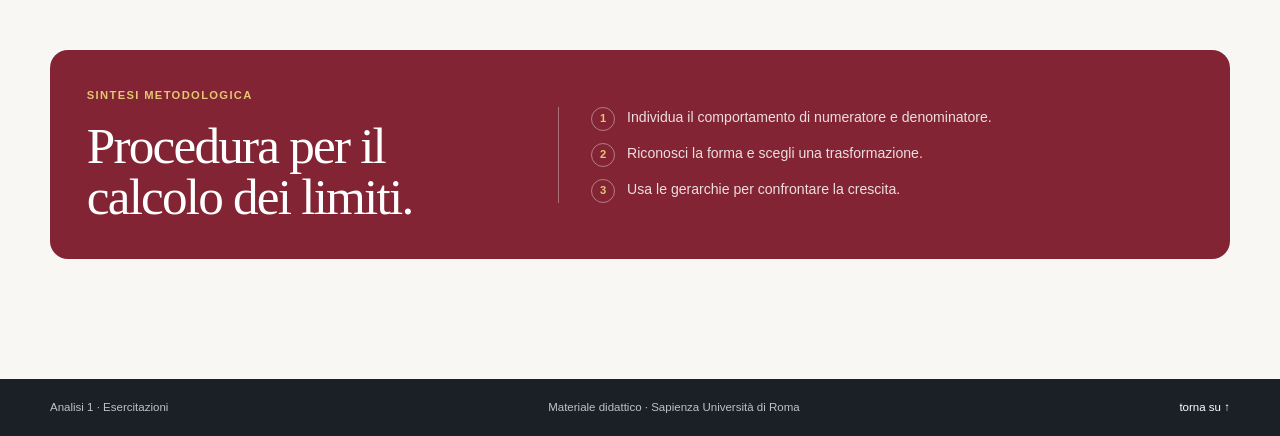
==== commit 80891c6a: "Usa a n nella notazione asintotica" ====
--- a/lezione-02/index.html
+++ b/lezione-02/index.html
@@ -107,7 +107,7 @@
           <article class="theory-card accent-red-soft">
             <span class="card-index">04</span>
             <h3>Notazione <span class="math">o(1)</span></h3>
-            <p>Scrivere <span class="math">r<sub>n</sub>=o(1)</span> significa che <span class="math">r<sub>n</sub>→0</span>. È un modo compatto per indicare un resto trascurabile nel limite: <span class="math">√(n²+n)−n=</span> <span class="math fraction"><span>1</span><span>2</span></span> <span class="math">+o(1)</span>.</p>
+            <p>Scrivere <span class="math">a<sub>n</sub>=o(1)</span> significa che <span class="math">a<sub>n</sub>→0</span>. È un modo compatto per indicare un resto trascurabile nel limite: <span class="math">√(n²+n)−n=</span> <span class="math fraction"><span>1</span><span>2</span></span> <span class="math">+o(1)</span>.</p>
             <div class="card-tag">resto infinitesimo · equivalenza asintotica</div>
           </article>
         </div>
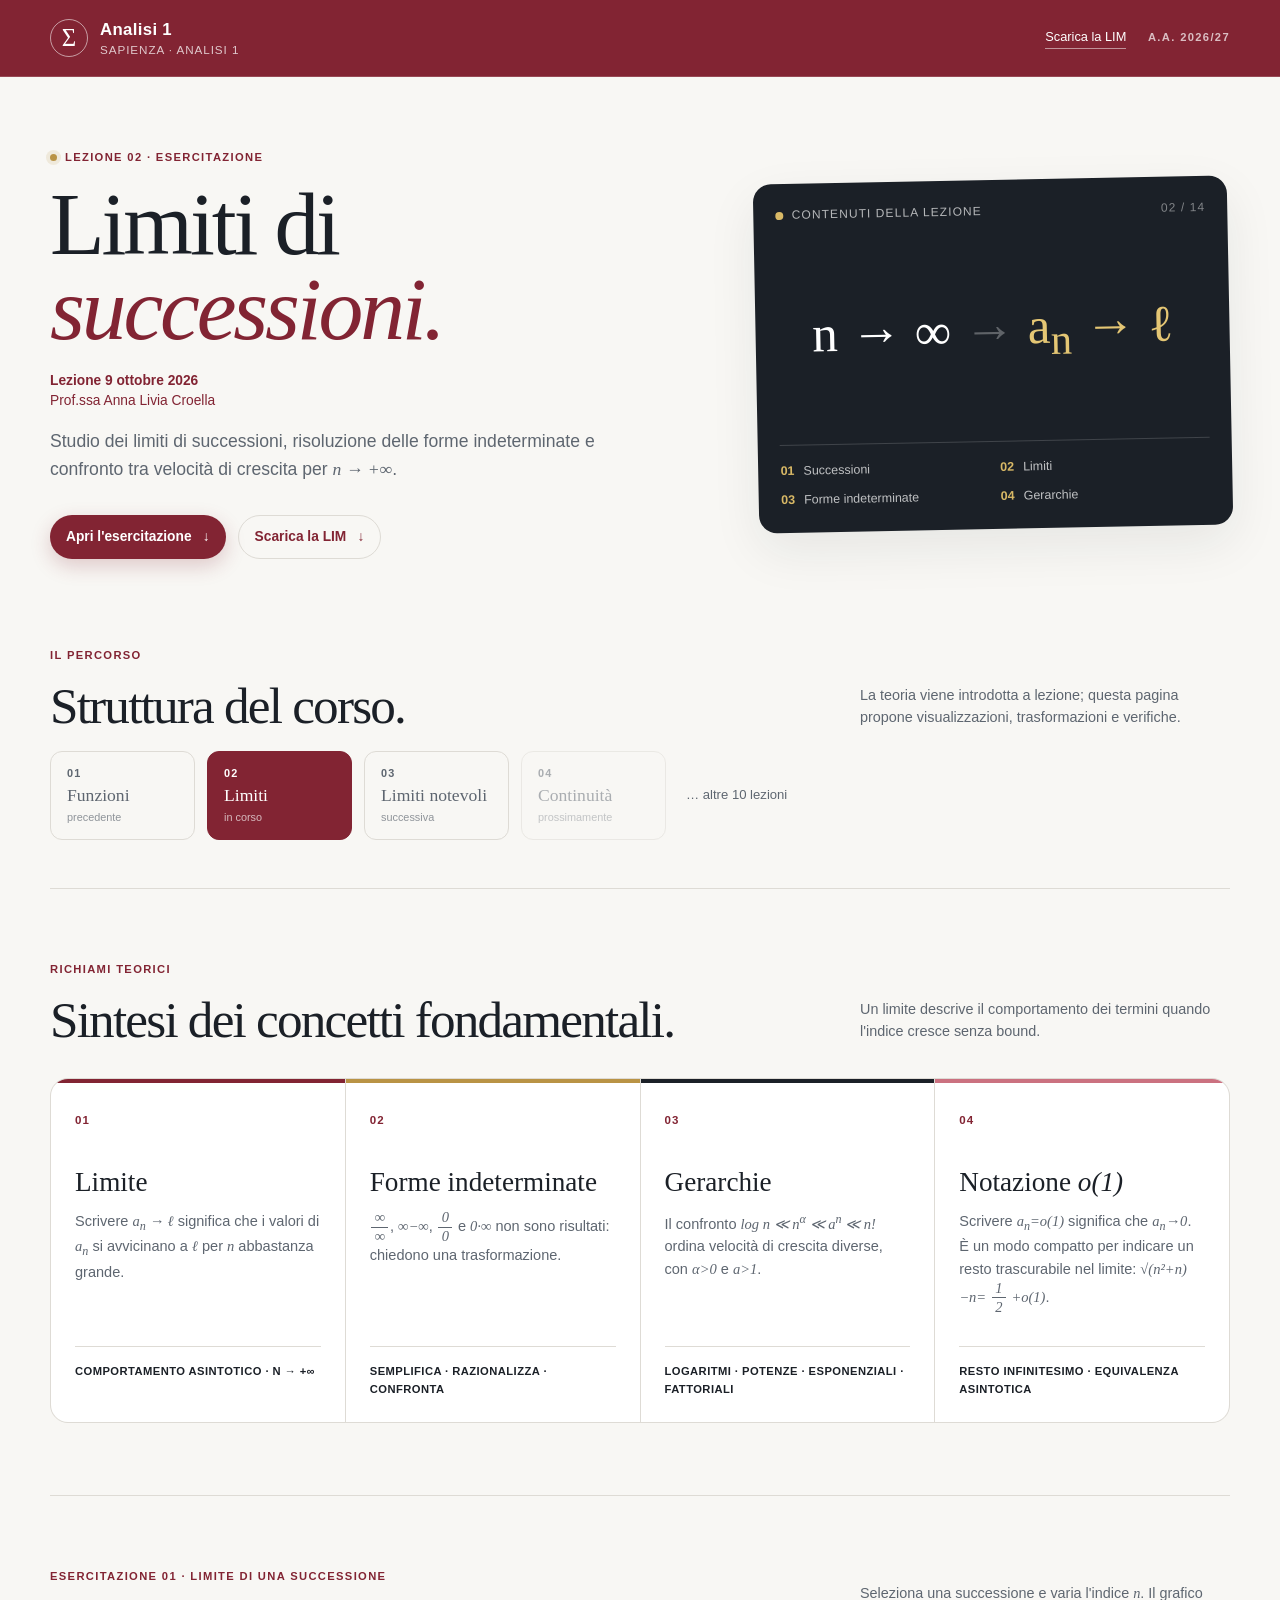
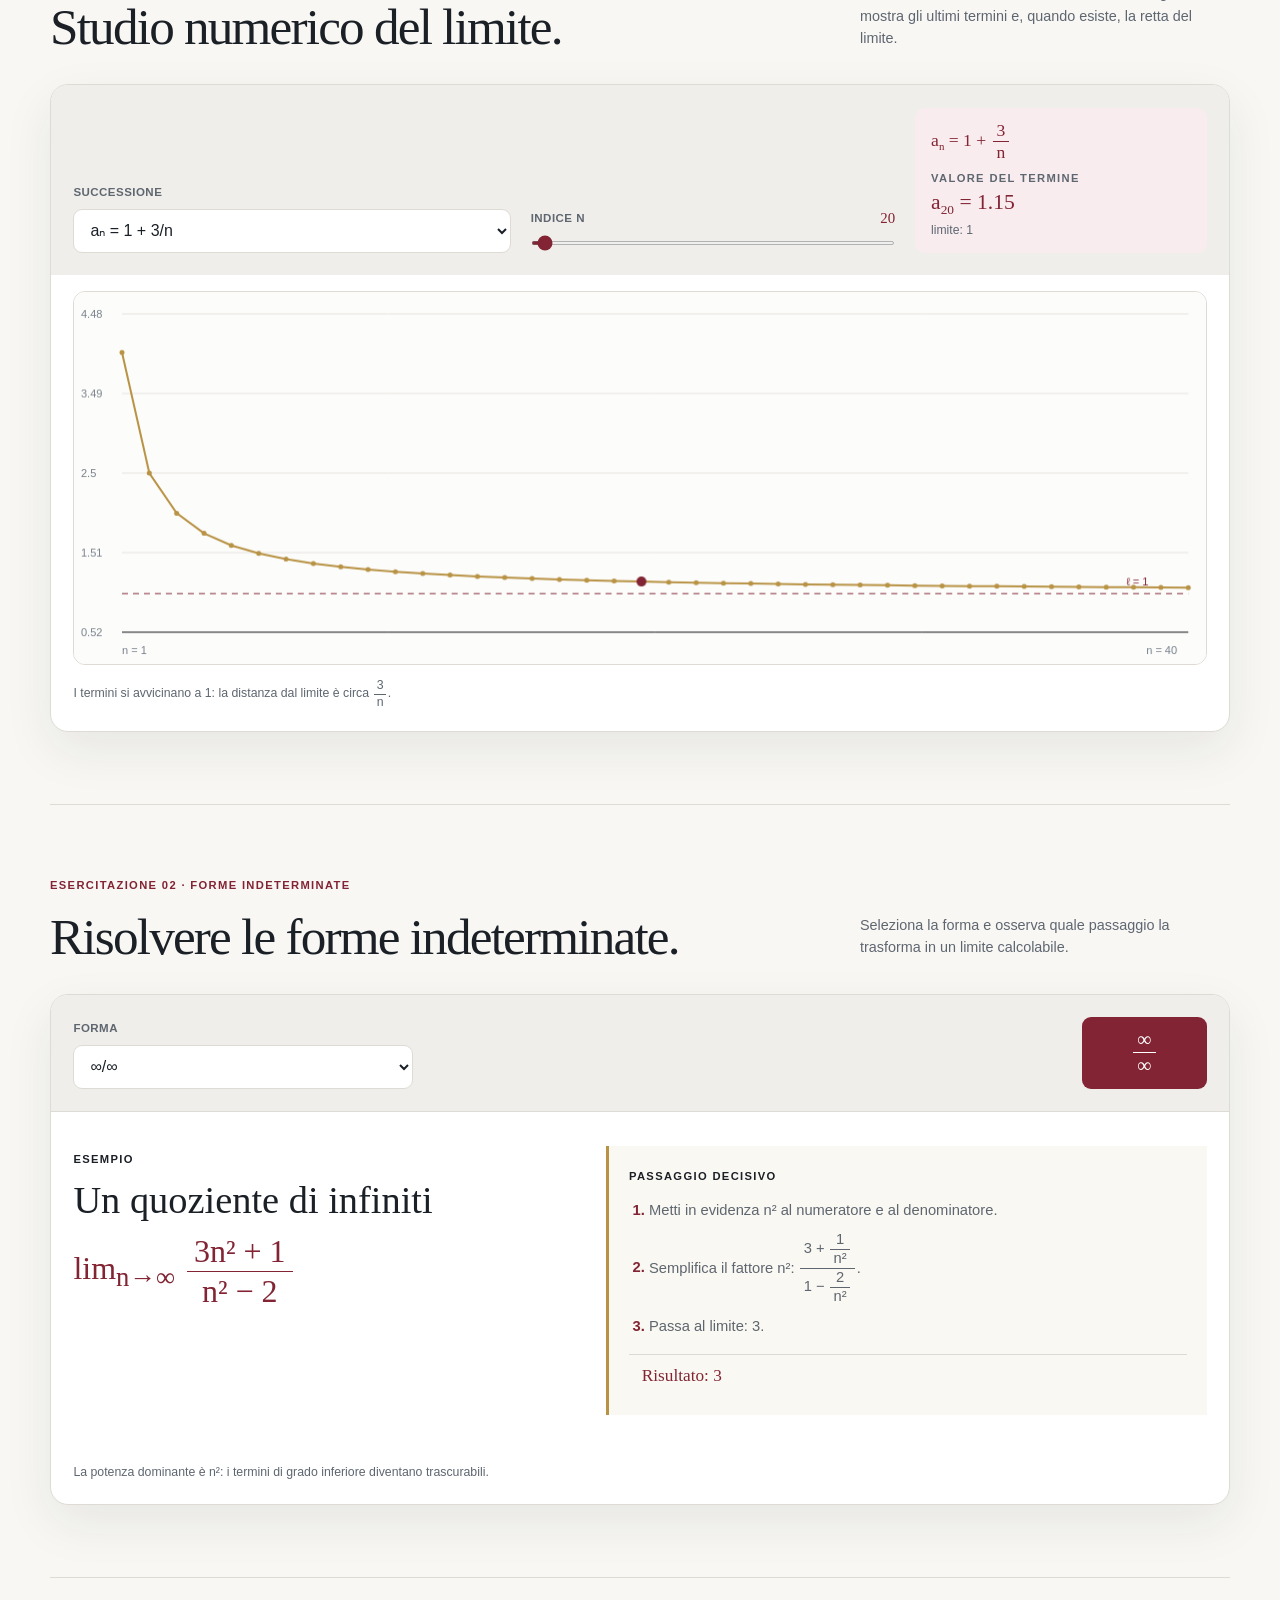
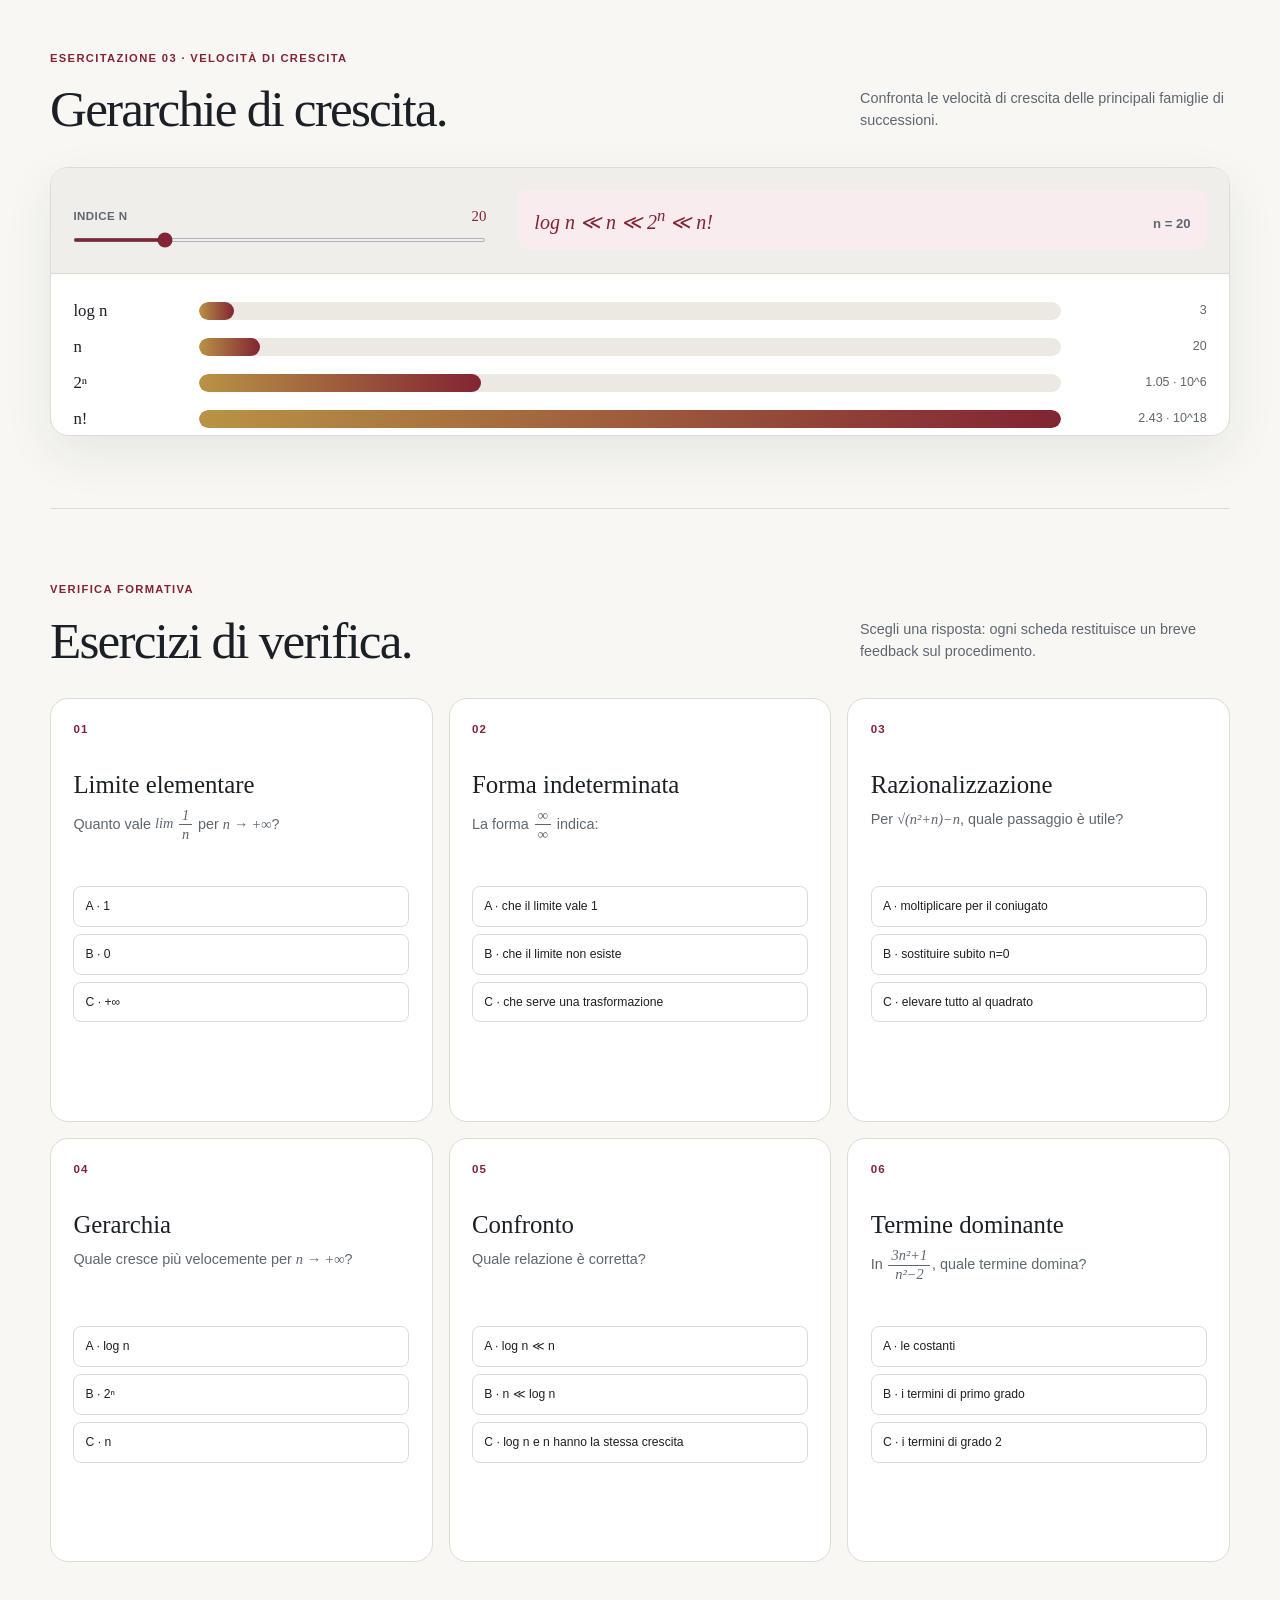
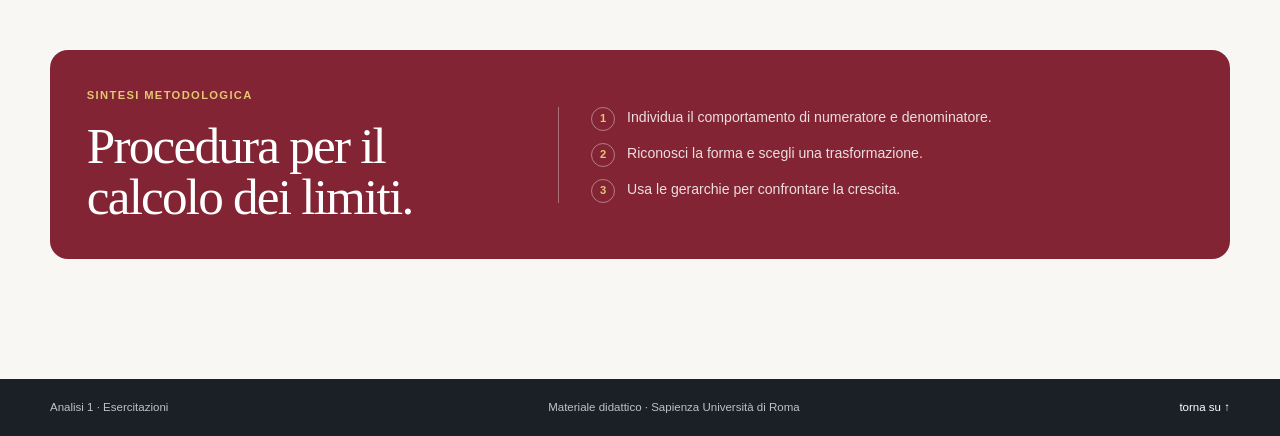
==== commit 140ff107: "Aggiunge la lezione 03 sui limiti notevoli" ====
--- a/lezione-02/index.html
+++ b/lezione-02/index.html
@@ -71,8 +71,8 @@
         <div class="lesson-rail" aria-label="Lezioni del corso">
           <a class="lesson-step" href="../"><span>01</span><strong>Funzioni</strong><small>precedente</small></a>
           <a class="lesson-step active" href="#successioni"><span>02</span><strong>Limiti</strong><small>in corso</small></a>
-          <button class="lesson-step" type="button" disabled><span>03</span><strong>Continuità</strong><small>prossimamente</small></button>
-          <button class="lesson-step" type="button" disabled><span>04</span><strong>Derivate</strong><small>prossimamente</small></button>
+          <a class="lesson-step" href="../lezione-03/"><span>03</span><strong>Limiti notevoli</strong><small>successiva</small></a>
+          <button class="lesson-step" type="button" disabled><span>04</span><strong>Continuità</strong><small>prossimamente</small></button>
           <span class="lesson-more">… altre 10 lezioni</span>
         </div>
       </section>
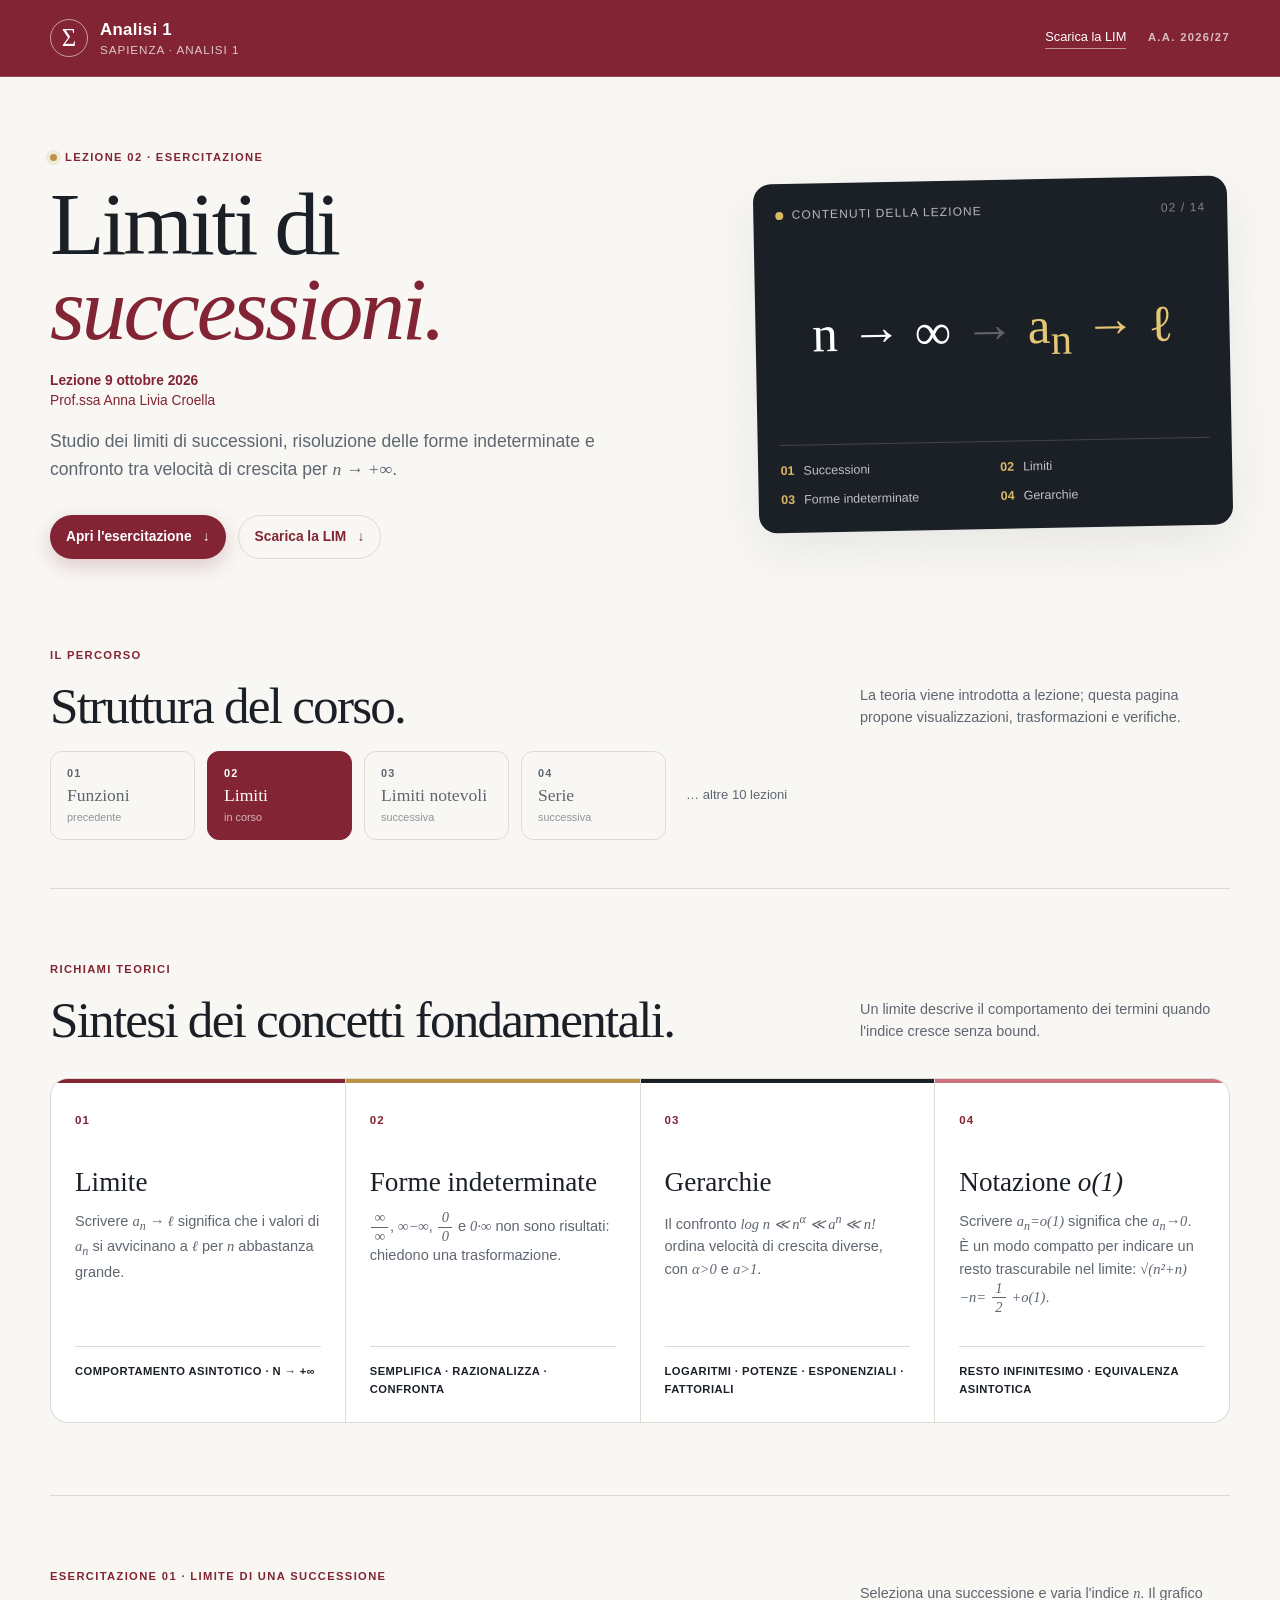
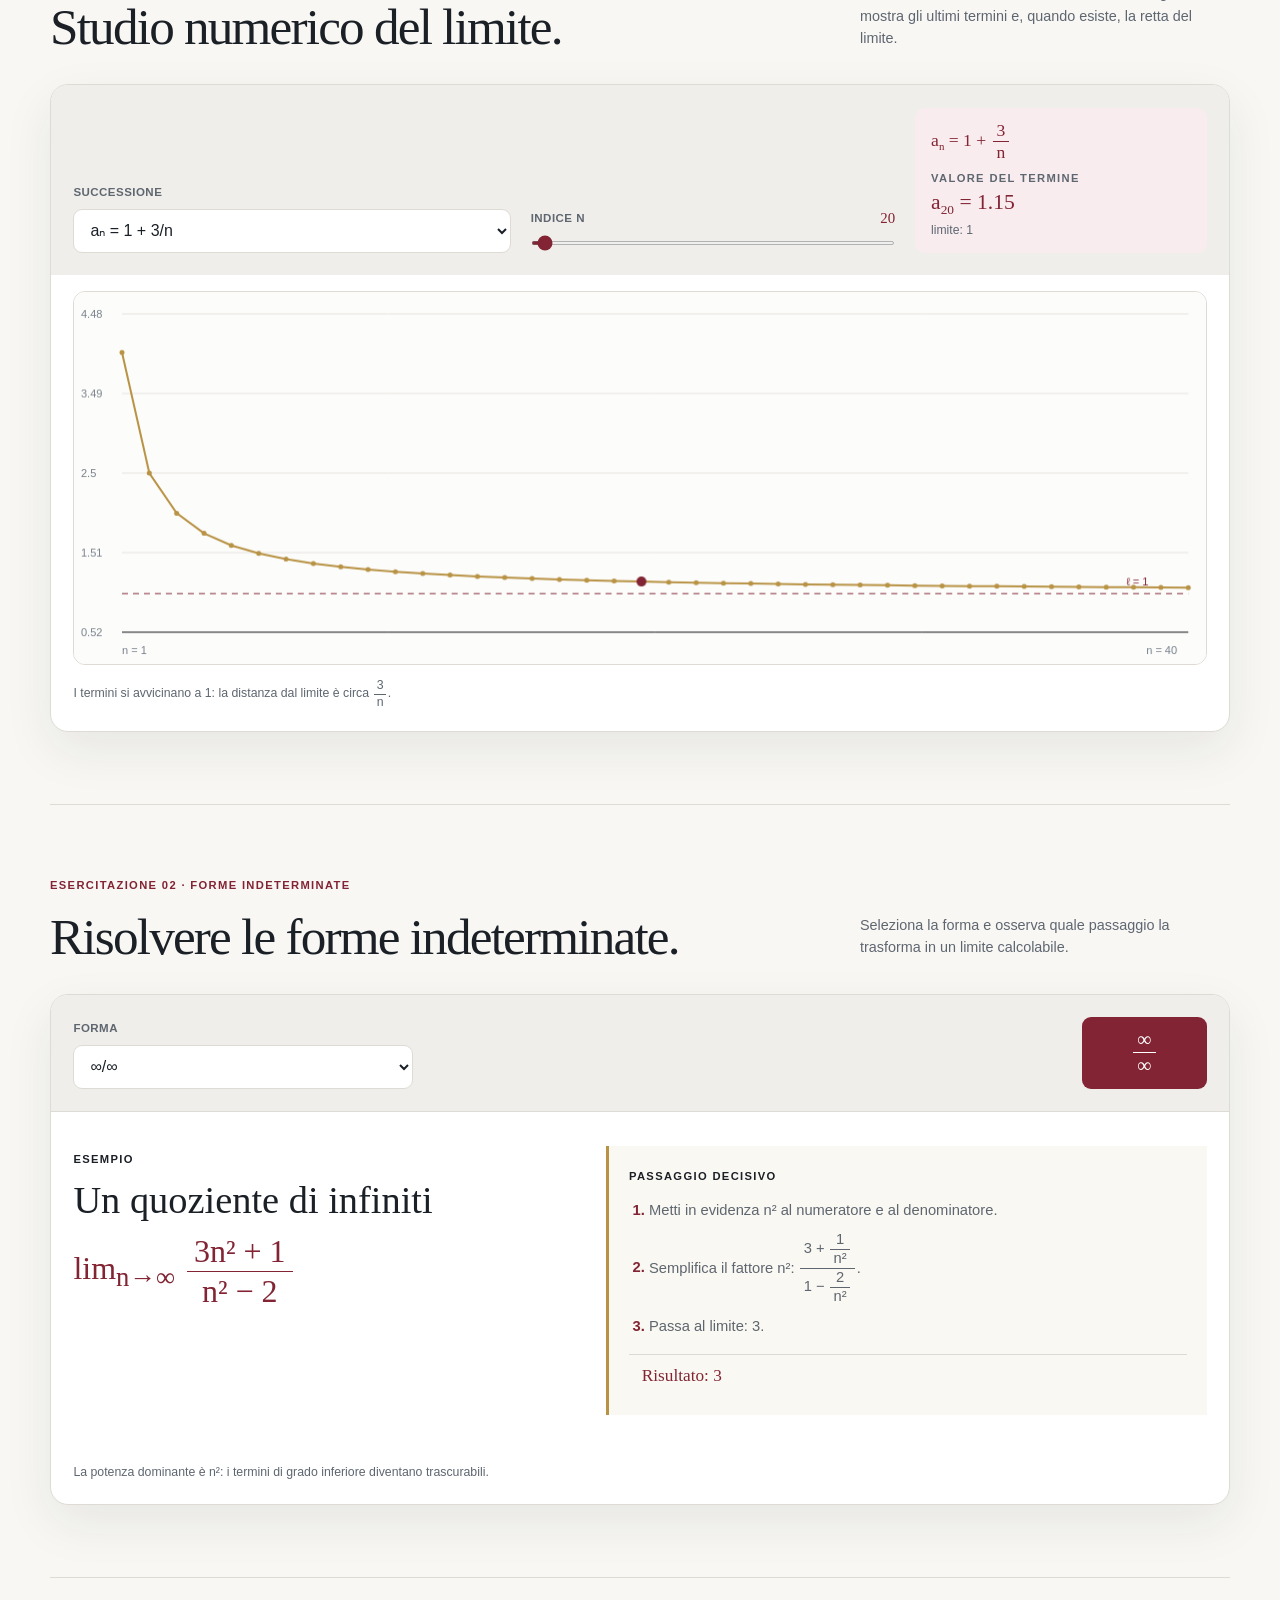
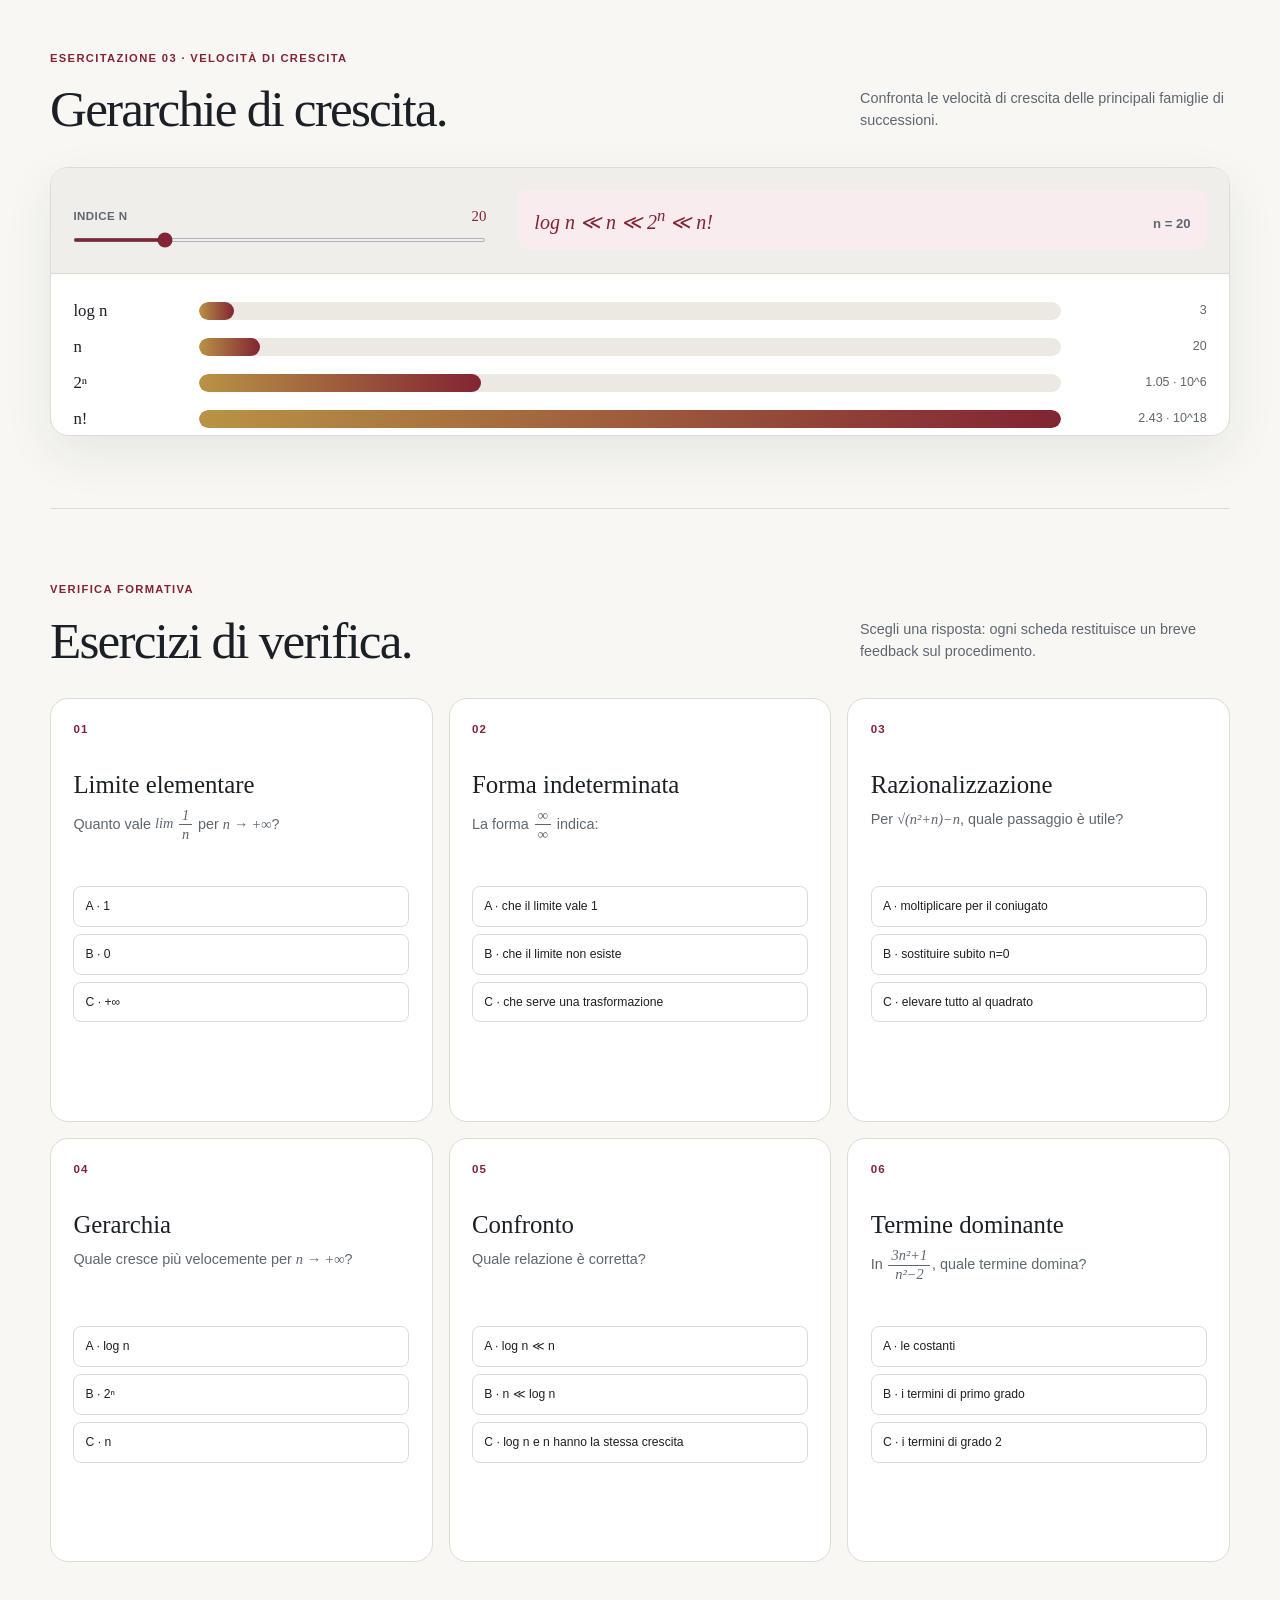
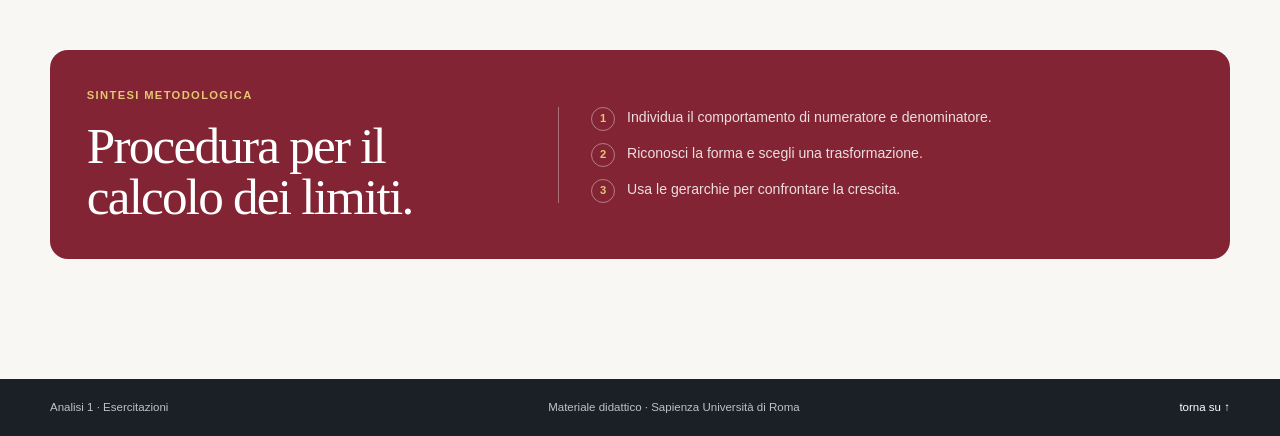
==== commit a265cf08: "Aggiunge la lezione 04 sulle serie" ====
--- a/lezione-02/index.html
+++ b/lezione-02/index.html
@@ -72,7 +72,7 @@
           <a class="lesson-step" href="../"><span>01</span><strong>Funzioni</strong><small>precedente</small></a>
           <a class="lesson-step active" href="#successioni"><span>02</span><strong>Limiti</strong><small>in corso</small></a>
           <a class="lesson-step" href="../lezione-03/"><span>03</span><strong>Limiti notevoli</strong><small>successiva</small></a>
-          <button class="lesson-step" type="button" disabled><span>04</span><strong>Continuità</strong><small>prossimamente</small></button>
+          <a class="lesson-step" href="../lezione-04/"><span>04</span><strong>Serie</strong><small>successiva</small></a>
           <span class="lesson-more">… altre 10 lezioni</span>
         </div>
       </section>
